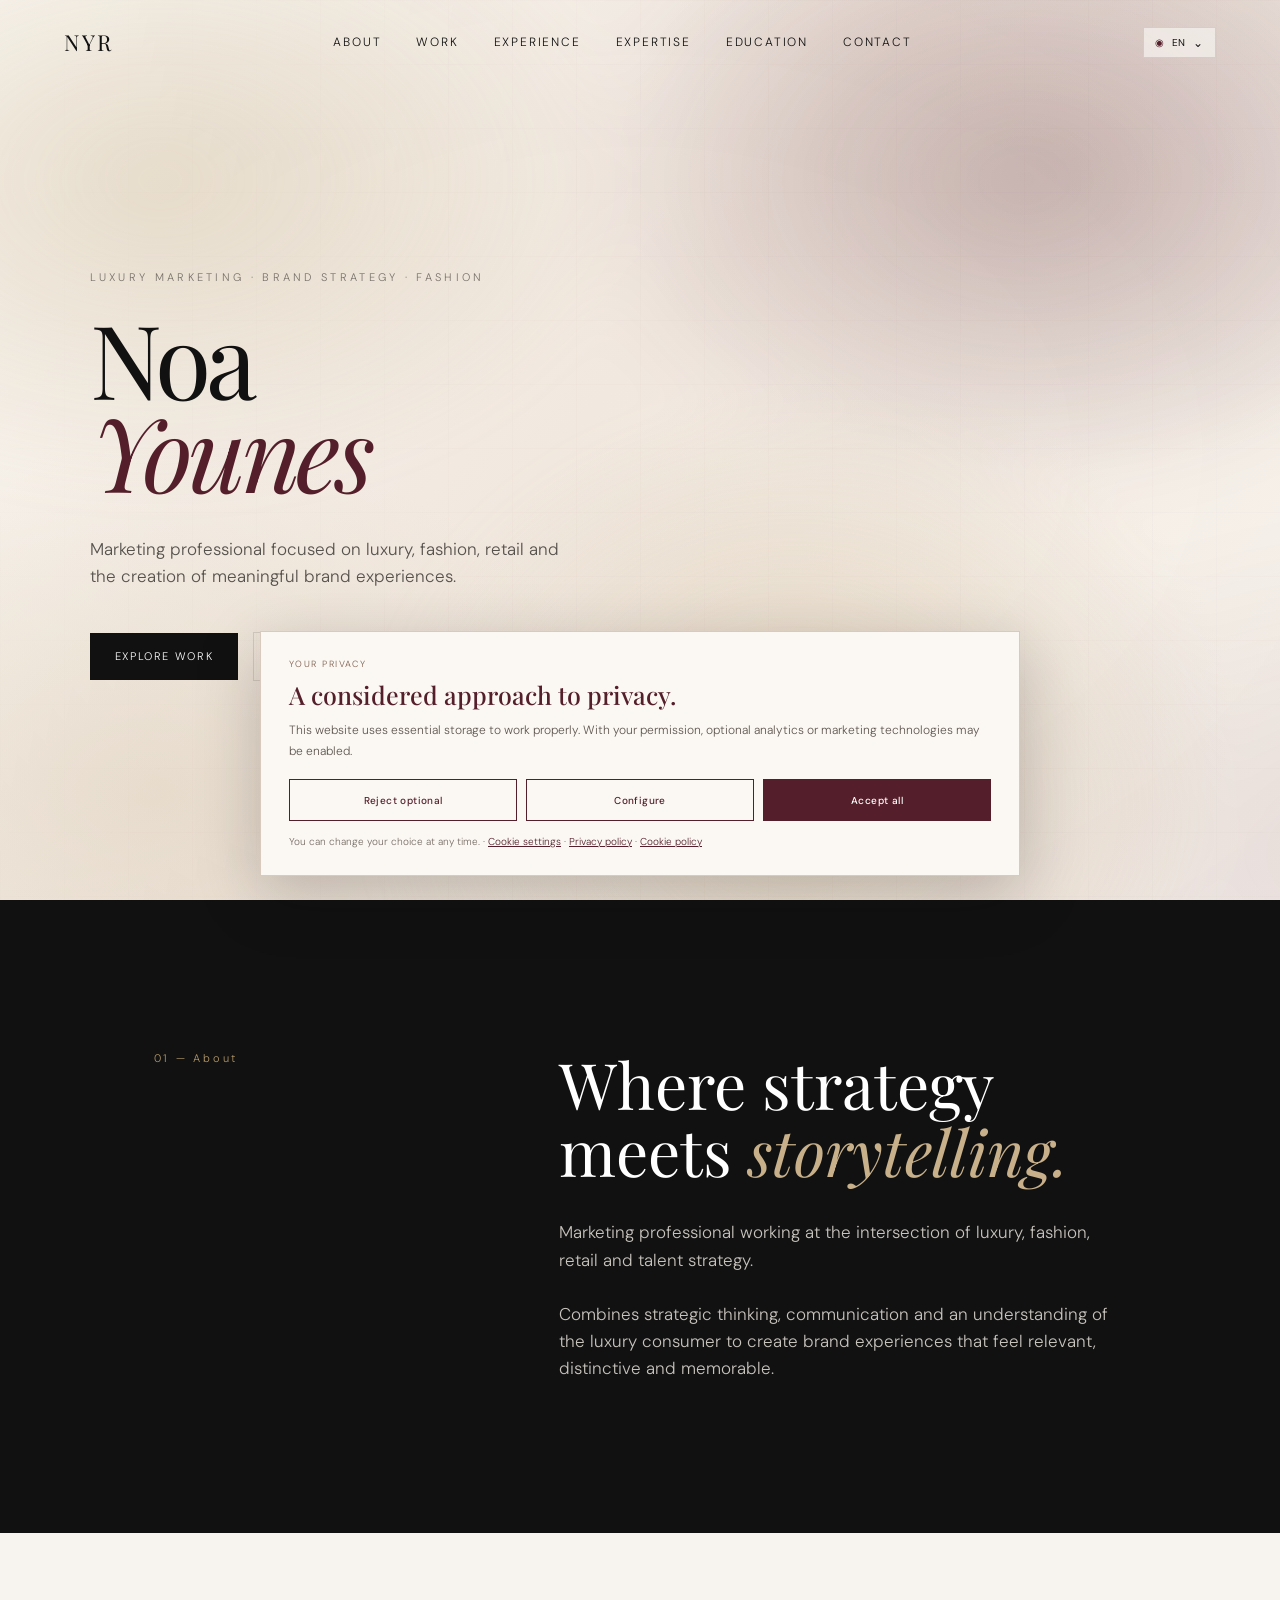
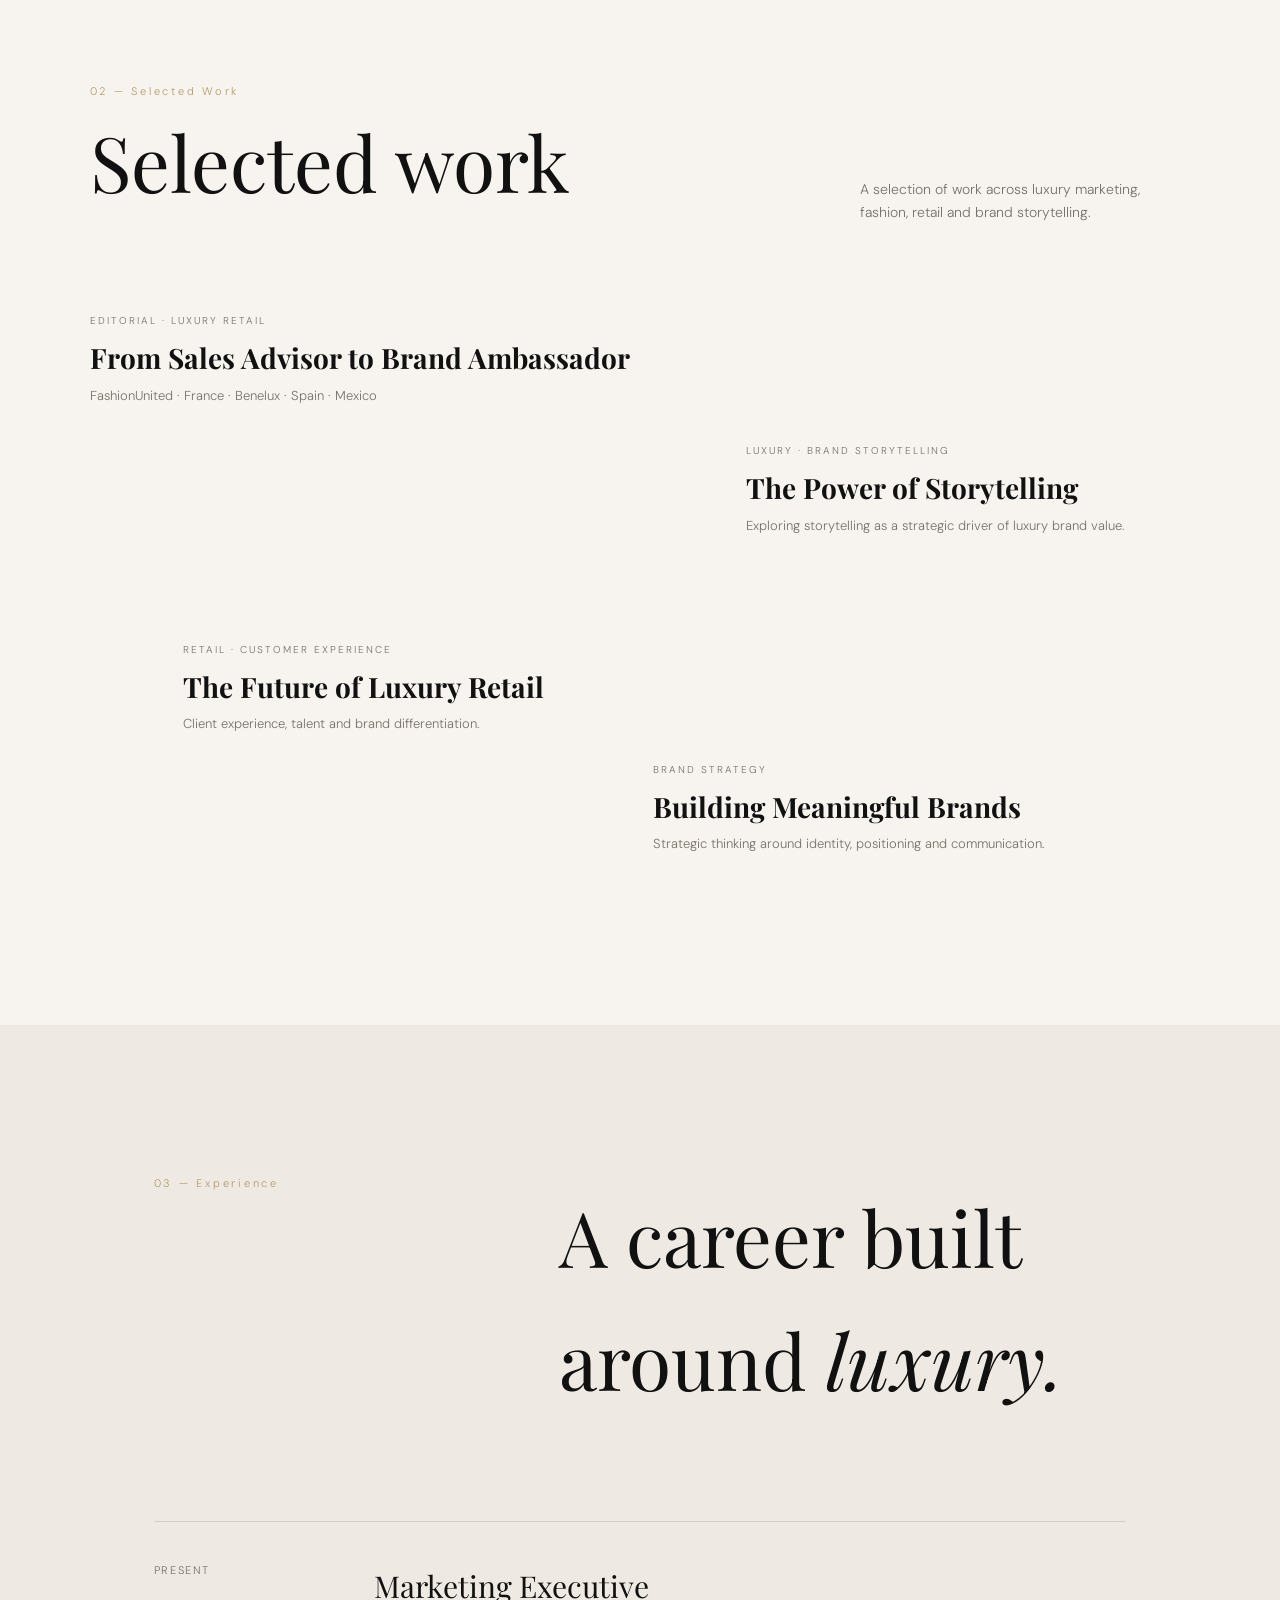
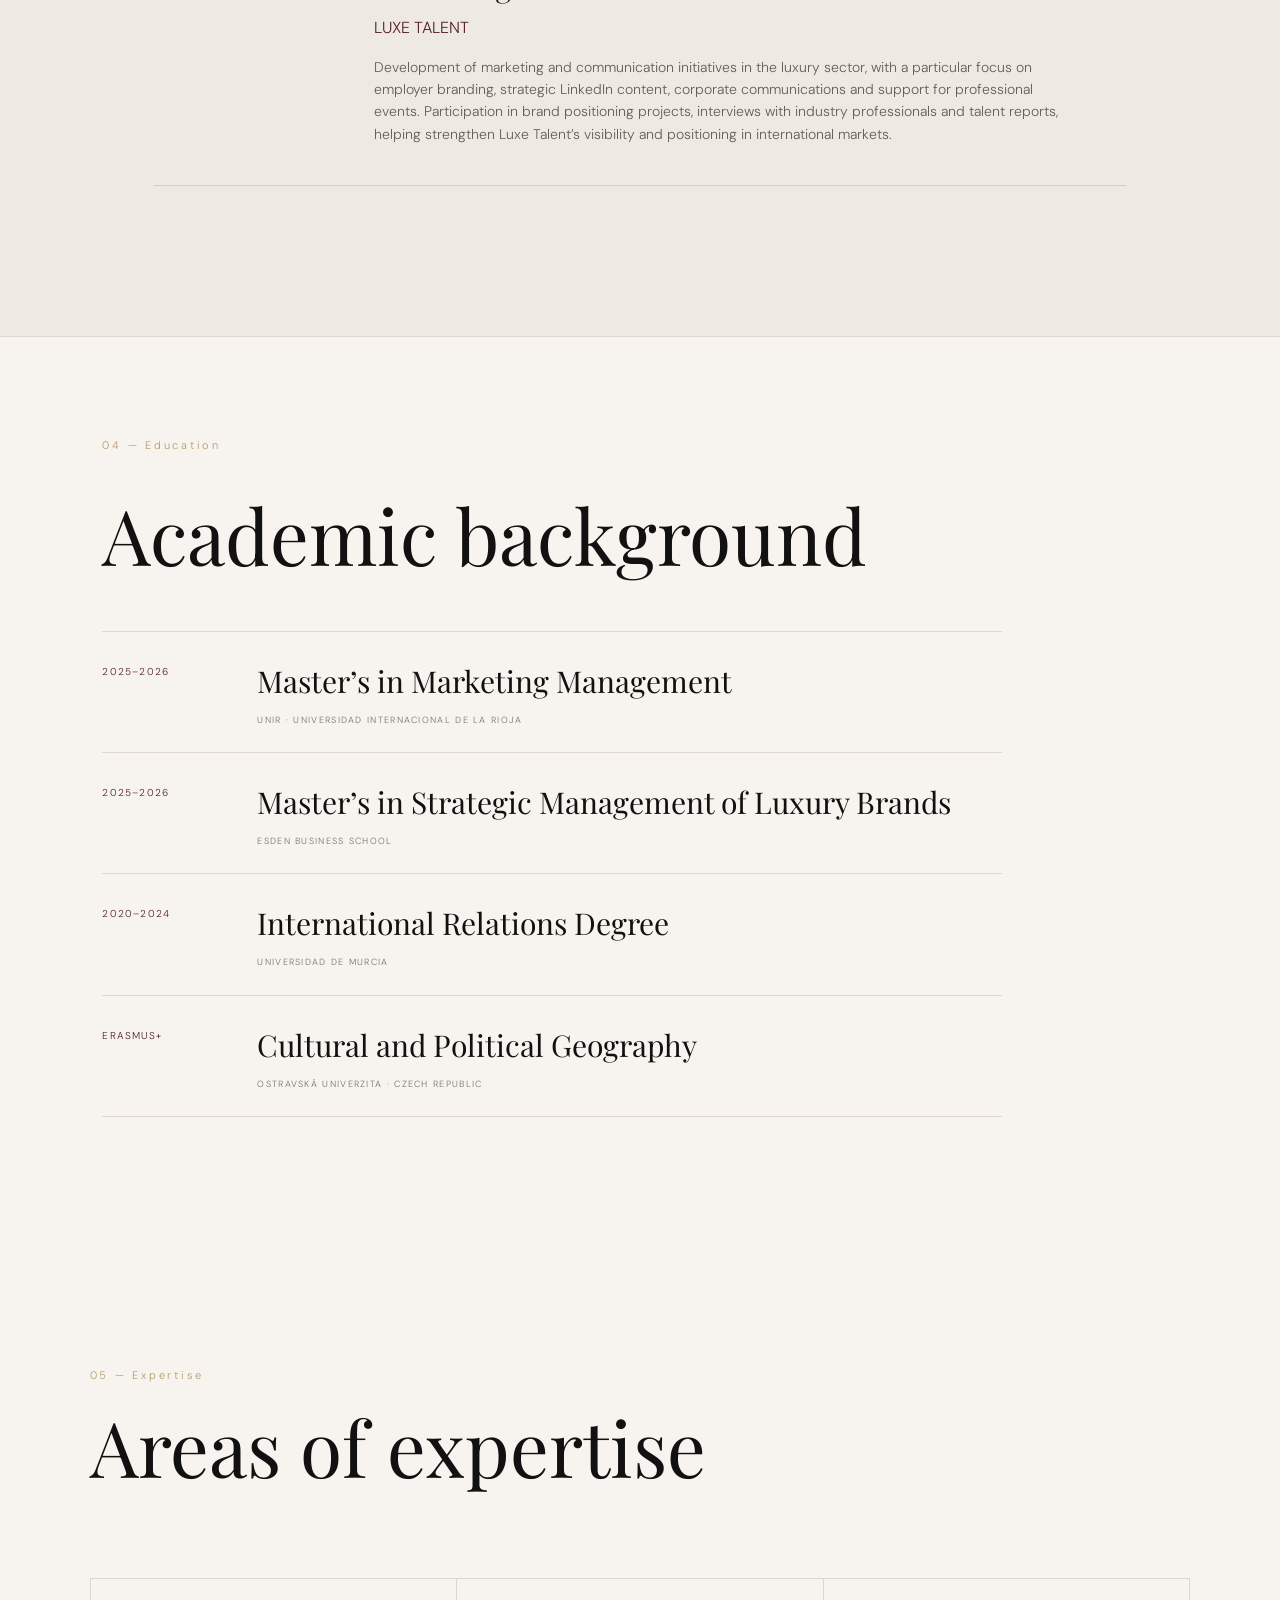
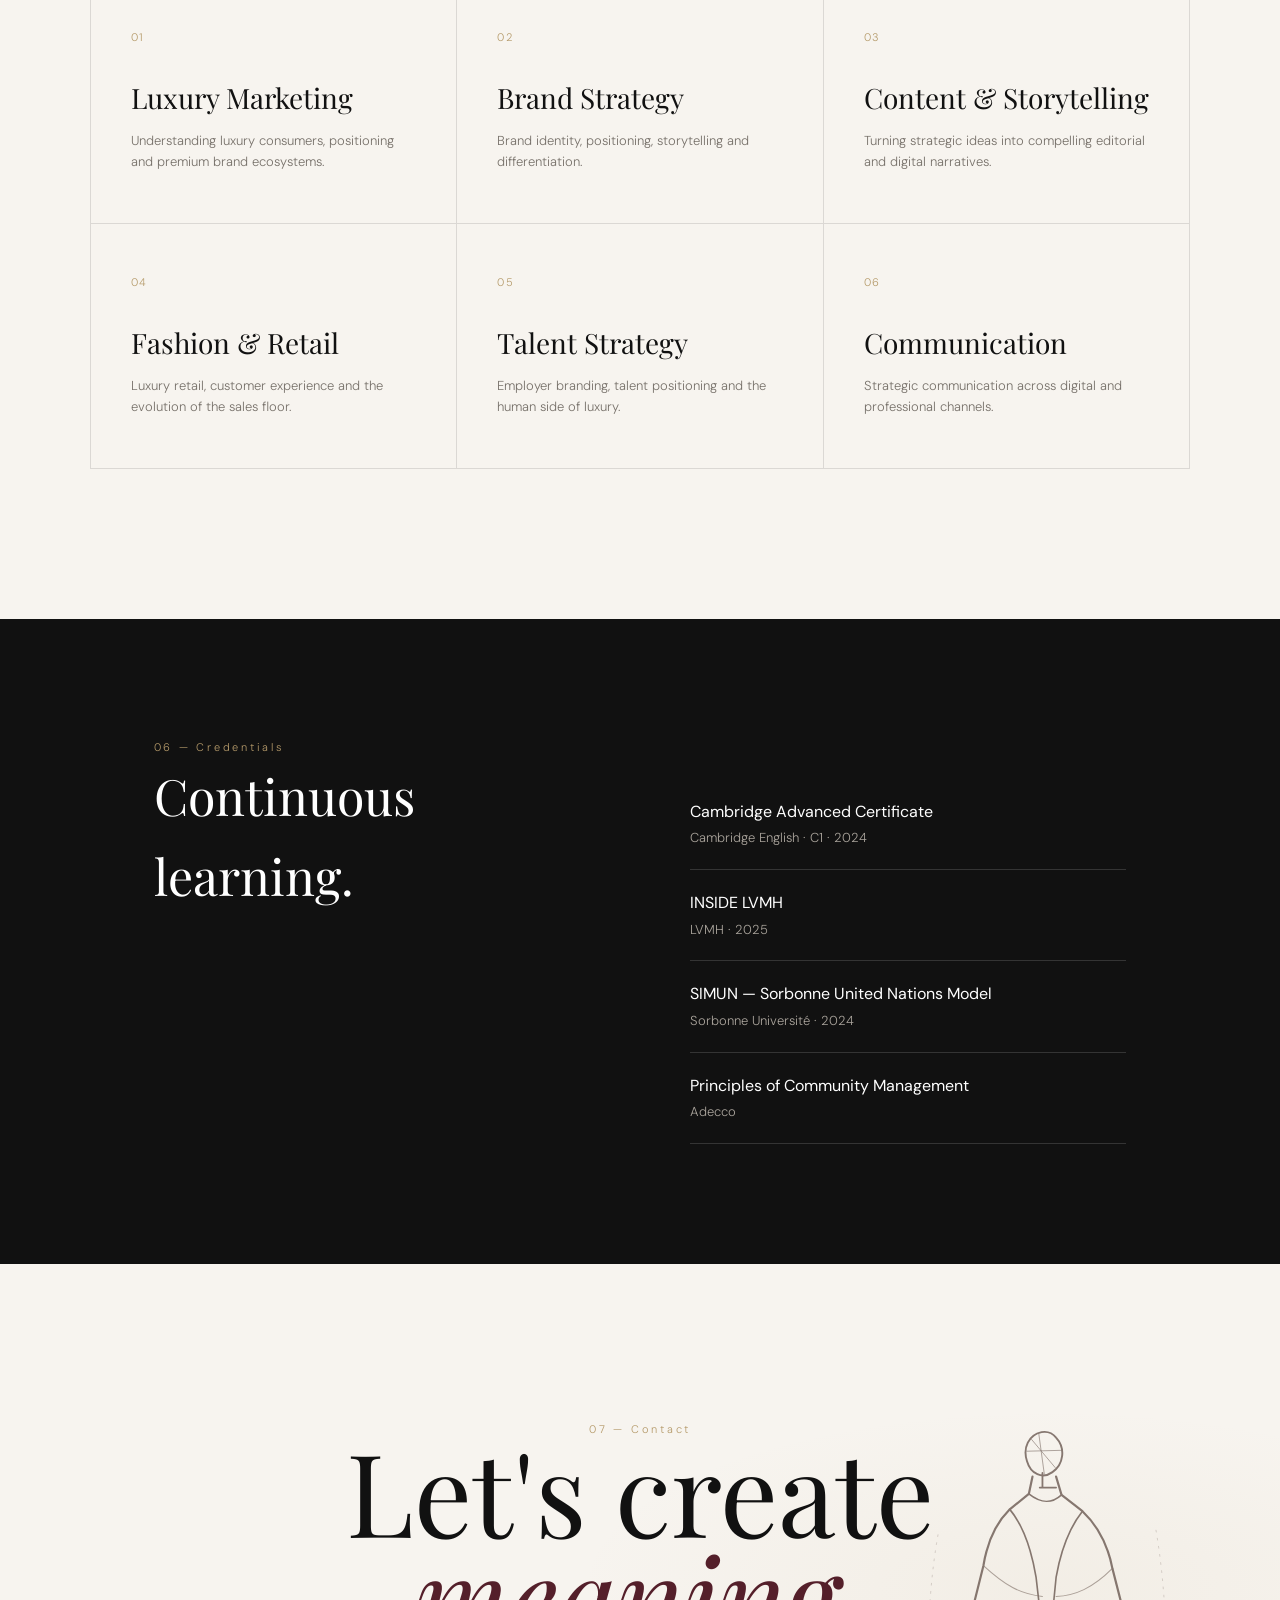
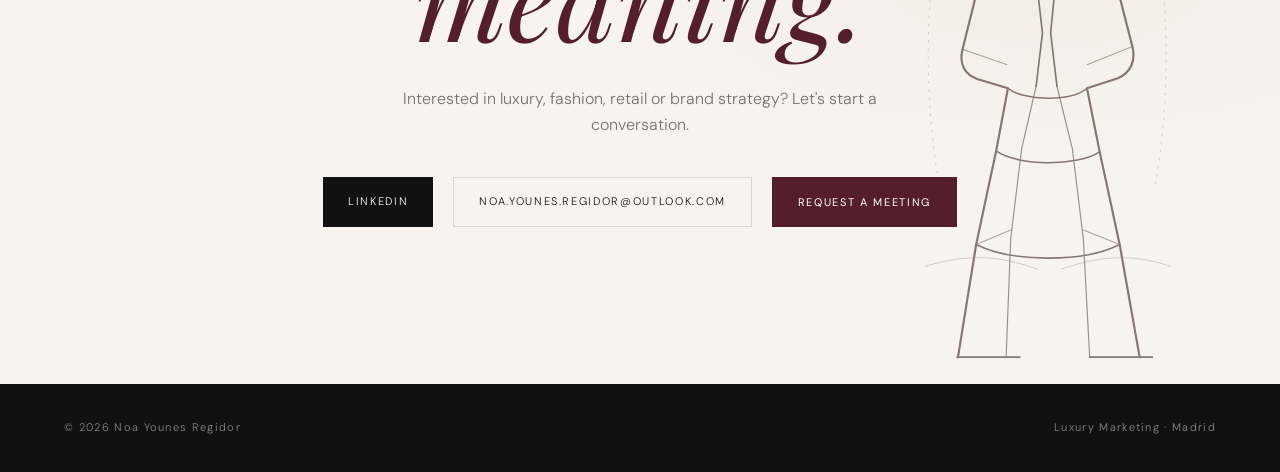
==== index.html @ 7b51ebe4 "Fix mobile portfolio article links" ====
<!DOCTYPE html>

<html lang="en">
<head>
<meta charset="utf-8"/>
<meta content="width=device-width, initial-scale=1.0" name="viewport"/>
<title>Noa Younes Regidor — Luxury Marketing</title>
<meta content="Noa Younes Regidor — Luxury Marketing, Brand Strategy, Fashion &amp; Retail." name="description"/>
<meta content="Noa Younes Regidor" name="author"/>
<link href="https://fonts.googleapis.com" rel="preconnect"/>
<link crossorigin="" href="https://fonts.gstatic.com" rel="preconnect"/>
<link href="https://fonts.googleapis.com/css2?family=DM+Sans:wght@300;400;500;600&amp;family=Playfair+Display:ital,wght@0,400;0,500;0,600;1,400;1,500&amp;display=swap" rel="stylesheet"/>
<link href="style.css?v=4" rel="stylesheet"/>
<meta content="#541f2a" name="theme-color"/>
<meta content="Noa Younes Regidor — Luxury Marketing" property="og:title"/>
<meta content="Luxury marketing, brand strategy, fashion and retail portfolio." property="og:description"/>
<meta content="website" property="og:type"/>
</head>
<body>
<!-- NAVIGATION -->
<nav id="navbar">
<a class="logo" href="#">
        NYR
    </a>
<div class="nav-links">
<a data-i18n="nav_about" href="#about">About</a>
<a data-i18n="nav_work" href="#work">Work</a>
<a data-i18n="nav_experience" href="#experience">Experience</a>
<a data-i18n="nav_expertise" href="#expertise">Expertise</a>
<a data-i18n="education" href="#education">Education</a><a data-i18n="nav_contact" href="#contact">Contact</a>
</div>
<div class="language-switcher">
<button aria-label="Change language" class="language-button" id="languageButton">
<span class="language-icon">◉</span>
<span id="currentLanguage">EN</span>
<span class="language-chevron">⌄</span>
</button>
<div class="language-menu" id="languageMenu">
<button data-lang="en">English</button>
<button data-lang="es">Español</button>
<button data-lang="it">Italiano</button>
<button data-lang="fr">Français</button>
<button data-lang="de">Deutsch</button>
<button data-lang="nl">Nederlands</button>
</div>
</div>
</nav>
<!-- HERO -->
<section class="hero">
<div class="hero-copy reveal">
<div class="eyebrow" data-i18n="hero_eyebrow">
            Luxury Marketing · Brand Strategy · Fashion
        </div>
<h1>
            Noa<br/>
<em>Younes</em>
</h1>
<p class="hero-description" data-i18n="hero_desc">
            Marketing professional focused on luxury, fashion, retail
            and the creation of meaningful brand experiences.
        </p>
<div class="hero-buttons">
<a class="button button-dark" data-i18n="hero_explore" href="#work">
                Explore work
            </a>
<a class="button button-outline" data-i18n="hero_contact" href="#contact">
                Get in touch
            </a>
</div>
</div>

</section>
<!-- ABOUT -->
<section class="intro" id="about">
<div class="intro-grid">
<div>
<div class="section-number" data-i18n="about_num">
                01 — About
            </div>
</div>
<div class="reveal">
<h2 data-i18n="about_title">
                Where strategy meets
                <em>storytelling.</em>
</h2>
<p class="intro-text" data-i18n="about_text">
                Noa Younes Regidor is a marketing professional working
                at the intersection of luxury, fashion, retail and
                talent strategy.
                <br/><br/>
                Her work combines strategic thinking, communication
                and an understanding of the luxury consumer to create
                brand experiences that feel relevant, distinctive
                and memorable.
            </p>
</div>
</div>
</section>
<!-- PORTFOLIO -->
<section class="portfolio" id="work">
<div class="section-header reveal">
<div>
<div class="section-number">
                02 — Selected Work
            </div>
<h2 class="section-title">
                Selected work
            </h2>
</div>
<p class="section-subtitle">
            A selection of work across luxury marketing,
            fashion, retail and brand storytelling.
        </p>
</div>
<div class="projects">
<!-- PROJECT 01 -->
<article class="project reveal">

<div class="project-info">
<div class="project-category">
                    Editorial · Luxury Retail
                </div>
<h3 class="project-title">
                    <a class="project-title-link" href="https://au.fashionunited.com/news/retail/from-sales-advisor-to-ambassador-the-new-standard-of-excellence-for-fashion-advisors/2026040120057" rel="noopener noreferrer" aria-label="Read From Sales Advisor to Brand Ambassador on FashionUnited">From Sales Advisor to Brand Ambassador</a>
                </h3>
<p class="project-description">
                    FashionUnited · France · Benelux · Spain · Mexico
                </p>
</div>
</article>
<!-- PROJECT 02 -->
<article class="project reveal">

<div class="project-info">
<div class="project-category">
                    Luxury · Brand Storytelling
                </div>
<h3 class="project-title">
                    <a class="project-title-link" href="https://www.linkedin.com/posts/noa-younes-regidor-173b82273_luxurymarketing-storytelling-luxurybrandstrategy-activity-7384162385173073920-VYSG" rel="noopener noreferrer" aria-label="Read The Power of Storytelling on LinkedIn">The Power of Storytelling</a>
                </h3>
<p class="project-description">
                    Exploring storytelling as a strategic
                    driver of luxury brand value.
                </p>
</div>
</article>
<!-- PROJECT 03 -->
<article class="project reveal">

<div class="project-info">
<div class="project-category">
                    Retail · Customer Experience
                </div>
<h3 class="project-title">
                    The Future of Luxury Retail
                </h3>
<p class="project-description">
                    Client experience, talent and
                    brand differentiation.
                </p>
</div>
</article>
<!-- PROJECT 04 -->
<article class="project reveal">

<div class="project-info">
<div class="project-category">
                    Brand Strategy
                </div>
<h3 class="project-title">
                    Building Meaningful Brands
                </h3>
<p class="project-description">
                    Strategic thinking around identity,
                    positioning and communication.
                </p>
</div>
</article>
</div>
</section>
<!-- EXPERIENCE -->
<section class="experience" id="experience">
<div class="experience-header">
<div>
<div class="section-number">
                03 — Experience
            </div>
</div>
<div>
<h2>
                A career built around
                <em>luxury.</em>
</h2>
</div>
</div>
<div class="timeline">
<div class="timeline-item reveal">
<div class="timeline-date">
                Present
            </div>
<div>
<div class="timeline-role">
                    Marketing Executive
                </div>
<div class="timeline-company">
                    LUXE TALENT
                </div>
<p class="timeline-description">
                    Development of marketing and communication initiatives in the luxury sector, with a particular focus on employer branding, strategic LinkedIn content, corporate communications and support for professional events. Participation in brand positioning projects, interviews with industry professionals and talent reports, helping strengthen Luxe Talent’s visibility and positioning in international markets.
                </p>
</div>
</div>

</div>
</section>
<!-- EXPERTISE -->

<section class="education" id="education">
<div class="section-number" data-i18n="education_num">04 — Education</div>
<h2 class="section-title" data-i18n="education_title">Academic background</h2>
<div class="education-list">
<article class="education-item"><p class="education-date">2025–2026</p><div><h3 data-i18n="edu1">Master’s in Marketing Management</h3><p>UNIR · UNIVERSIDAD INTERNACIONAL DE LA RIOJA</p></div></article>
<article class="education-item"><p class="education-date">2025–2026</p><div><h3 data-i18n="edu2">Master’s in Strategic Management of Luxury Brands</h3><p>ESDEN BUSINESS SCHOOL</p></div></article>
<article class="education-item"><p class="education-date">2020–2024</p><div><h3 data-i18n="edu3">Degree in International Relations</h3><p>UNIVERSIDAD DE MURCIA</p></div></article>
<article class="education-item"><p class="education-date">ERASMUS+</p><div><h3 data-i18n="edu4">Cultural and Political Geography</h3><p data-label="erasmus-institution">OSTRAVSKÁ UNIVERZITA · CZECH REPUBLIC</p></div></article>
</div>
</section>
<section class="expertise" id="expertise">
<div class="section-number" data-i18n="expertise_num">
        05 — Expertise
    </div>
<h2 class="section-title">
        Areas of expertise
    </h2>
<div class="expertise-grid">
<div class="expertise-item reveal">
<div class="expertise-number">01</div>
<h3>
                Luxury Marketing
            </h3>
<p>
                Understanding luxury consumers,
                positioning and premium brand ecosystems.
            </p>
</div>
<div class="expertise-item reveal">
<div class="expertise-number">02</div>
<h3>
                Brand Strategy
            </h3>
<p>
                Brand identity, positioning,
                storytelling and differentiation.
            </p>
</div>
<div class="expertise-item reveal">
<div class="expertise-number">03</div>
<h3>
                Content &amp; Storytelling
            </h3>
<p>
                Turning strategic ideas into compelling
                editorial and digital narratives.
            </p>
</div>
<div class="expertise-item reveal">
<div class="expertise-number">04</div>
<h3>
                Fashion &amp; Retail
            </h3>
<p>
                Luxury retail, customer experience
                and the evolution of the sales floor.
            </p>
</div>
<div class="expertise-item reveal">
<div class="expertise-number">05</div>
<h3>
                Talent Strategy
            </h3>
<p>
                Employer branding, talent positioning
                and the human side of luxury.
            </p>
</div>
<div class="expertise-item reveal">
<div class="expertise-number">06</div>
<h3>
                Communication
            </h3>
<p>
                Strategic communication across
                digital and professional channels.
            </p>
</div>
</div>
</section>
<!-- CREDENTIALS -->
<section class="credentials" id="credentials">
<div class="credentials-grid">
<div>
<div class="section-number" data-i18n="credentials_num">
                06 — Credentials
            </div>
<h2>
                Continuous
                <br/>
                learning.
            </h2>
</div>
<div class="credential-list">
<div class="credential">
<strong>
                    Cambridge Advanced Certificate
                </strong>
<span>
                    Cambridge English · C1 · 2024
                </span>
</div>
<div class="credential">
<strong>
                    INSIDE LVMH
                </strong>
<span>
                    LVMH · 2025
                </span>
</div>
<div class="credential">
<strong>
                    SIMUN — Sorbonne United Nations Model
                </strong>
<span>
                    Sorbonne Université · 2024
                </span>
</div>
<div class="credential">
<strong>
                    Principles of Community Management
                </strong>
<span>
                    Adecco
                </span>
</div>
</div>
</div>
</section>
<!-- CONTACT -->
<section class="contact" id="contact">
<div class="contact-inner reveal">
<div class="section-number">
            07 — Contact
        </div>
<h2>
            Let's create
            <em>meaning.</em>
</h2>
<p>
            Interested in luxury, fashion, retail or brand strategy?
            Let's start a conversation.
        </p>
<div class="contact-links">
<a class="button button-dark" href="https://www.linkedin.com/in/noa-younes-regidor-173b82273/" target="_blank">
                LinkedIn
            </a>
<!-- Replace with Noa's real email -->
<a class="button button-outline" href="mailto:noa.younes.regidor@outlook.com">
                Email
            </a>
<button class="button button-meeting" type="button" data-meeting-button>
                Request a meeting
            </button>
</div>
</div>
<div class="contact-fashion-sketch" aria-hidden="true">
<svg viewBox="0 0 420 650" role="img" xmlns="http://www.w3.org/2000/svg">
  <g fill="none" stroke="#4d3931" stroke-linecap="round" stroke-linejoin="round">
    <path d="M204 42 C190 45 183 59 188 74 C192 88 205 94 216 86 C228 78 231 60 220 48 C216 43 210 41 204 42Z" stroke-width="2.1"/>
    <path d="M201 44 L207 88 M188 63 L226 62 M193 50 L219 81" stroke-width="1.1" opacity=".65"/>
    <path d="M194 91 L190 110 L169 127 C153 143 144 164 140 189 L117 281 C113 297 119 309 134 314 L167 324 L154 393 L132 496 L112 620 M220 91 L226 111 L249 129 C266 145 277 166 282 192 L304 278 C308 294 302 307 288 313 L254 324 L268 394 L290 496 L312 620" stroke-width="2.4"/>
    <path d="M190 110 C204 121 215 121 226 111 M169 127 C184 145 193 172 198 202 L205 263 L198 322 M249 129 C234 148 225 173 220 202 L214 263 L221 322" stroke-width="1.8"/>
    <path d="M167 324 C184 338 237 339 254 324 M154 393 C178 410 244 410 268 394 M132 496 C172 516 251 516 290 496" stroke-width="1.7"/>
    <path d="M198 322 L182 391 L170 490 L165 620 M221 322 L238 391 L250 490 L257 620" stroke-width="1.3" opacity=".8"/>
    <path d="M140 189 C164 211 180 220 205 223 M282 192 C260 214 241 222 220 223 M117 281 L166 298 M304 278 L254 298 M132 496 L170 480 M290 496 L250 480" stroke-width="1.2" opacity=".65"/>
    <path d="M111 620 L180 620 M257 620 L326 620 M205 87 L205 103 M202 103 L220 103" stroke-width="2"/>
    <path d="M90 155 C75 240 76 342 91 429 M330 150 C346 245 344 351 329 430" stroke-width=".8" opacity=".4" stroke-dasharray="2 7"/>
    <path d="M76 520 C125 505 160 509 199 523 M226 523 C267 509 302 505 346 520" stroke-width=".8" opacity=".45"/>
  </g>
</svg>
</div>
</section>
<div class="meeting-modal" id="meetingModal" aria-hidden="true">
  <div class="meeting-backdrop" data-close-meeting></div>
  <section class="meeting-dialog" role="dialog" aria-modal="true" aria-labelledby="meetingTitle">
    <button class="meeting-close" type="button" aria-label="Close" data-close-meeting>×</button>
    <p class="meeting-kicker" data-meeting-copy="kicker">PRIVATE APPOINTMENT</p>
    <h2 id="meetingTitle" data-meeting-copy="title">Request a meeting</h2>
    <p class="meeting-intro" data-meeting-copy="intro">Choose a preferred day and time. Your request will be sent to Noa for approval.</p>
    <div class="meeting-field">
      <label for="meetingDays" data-meeting-copy="dayLabel">Choose a day</label>
      <div class="meeting-days" id="meetingDays"></div>
    </div>
    <div class="meeting-field">
      <label for="meetingTimes" data-meeting-copy="timeLabel">Available time options</label>
      <div class="meeting-times" id="meetingTimes"></div>
    </div>
    <form id="meetingRequestForm">
      <div class="meeting-form-grid">
        <label><span data-meeting-copy="nameLabel">Your name</span><input name="visitorName" required autocomplete="name" /></label>
        <label><span data-meeting-copy="emailLabel">Your email</span><input name="visitorEmail" type="email" required autocomplete="email" /></label>
      </div>
      <label class="meeting-message-label"><span data-meeting-copy="messageLabel">What would you like to discuss? (optional)</span><textarea name="visitorMessage" rows="2"></textarea></label>
      <button class="button button-meeting meeting-submit" type="submit" data-meeting-copy="submit">Send meeting request</button>
      <p class="meeting-note" data-meeting-copy="note">This is a request, not a confirmed booking. Noa will review it and reply by email.</p>
      <p class="meeting-feedback" id="meetingFeedback" role="status"></p>
    </form>
  </section>
</div>

<!-- Cookie consent: optional cookies stay disabled unless the visitor opts in. -->
<section class="cookie-banner" id="cookieBanner" role="dialog" aria-modal="false" aria-labelledby="cookieTitle" aria-describedby="cookieDescription" hidden>
  <p class="cookie-eyebrow" data-cookie="eyebrow">YOUR PRIVACY</p>
  <h2 id="cookieTitle" data-cookie="title">A considered approach to privacy.</h2>
  <p class="cookie-copy" id="cookieDescription" data-cookie="description">This website uses essential storage to work properly. With your permission, optional analytics or marketing technologies may be enabled.</p>
  <div class="cookie-actions">
    <button type="button" class="cookie-reject" id="cookieReject" data-cookie="reject">Reject optional</button>
    <button type="button" class="cookie-configure" id="cookieConfigure" aria-expanded="false" aria-controls="cookieSettings" data-cookie="configure">Configure</button>
    <button type="button" class="cookie-accept" id="cookieAccept" data-cookie="accept">Accept all</button>
  </div>
  <div class="cookie-settings" id="cookieSettings" hidden>
    <h2 data-cookie="settingsTitle">Cookie preferences</h2>
    <div class="cookie-setting-row">
      <div><strong data-cookie="essential">Essential storage</strong><small data-cookie="essentialDesc">Required for basic site functionality and remembering your choice.</small></div>
      <input type="checkbox" checked disabled aria-label="Essential storage always active">
    </div>
    <div class="cookie-setting-row">
      <div><strong data-cookie="analytics">Analytics</strong><small data-cookie="analyticsDesc">Helps understand how visitors use the website. Not enabled unless you consent.</small></div>
      <input type="checkbox" id="cookieAnalytics">
    </div>
    <div class="cookie-setting-row">
      <div><strong data-cookie="marketing">Marketing</strong><small data-cookie="marketingDesc">Allows marketing or advertising technologies. Not enabled unless you consent.</small></div>
      <input type="checkbox" id="cookieMarketing">
    </div>
    <div class="cookie-actions">
      <button type="button" class="cookie-reject" id="cookieSave" data-cookie="save">Save preferences</button>
    </div>
  </div>
  <p class="cookie-footer-links"><span data-cookie="footer">You can change your choice at any time.</span> · <button type="button" id="cookieFooterManage" data-cookie="manage">Cookie settings</button> · <a href="privacy-policy.html">Privacy policy</a> · <a href="cookies-policy.html">Cookie policy</a></p>
</section>
<button type="button" class="cookie-manage-link" id="cookieManageLink" data-cookie="manage" hidden>Cookie settings</button>

<!-- FOOTER -->
<footer>
<span>
        © 2026 Noa Younes Regidor
    </span>
<span>
        Luxury Marketing · Madrid · <a href="privacy-policy.html">Privacy</a> · <a href="cookies-policy.html">Cookies</a>
    </span>
</footer>
<script defer="" src="cookie-consent.js?v=1"></script>
<script defer="" src="script.js?v=101"></script>
</body>
</html>
---- style.css ----
:root {
            --black: #111111;
            --soft-black: #1b1b1b;
            --cream: #f7f4ef;
            --white: #ffffff;
            --gold: #b59a6a;
            --burgundy: #541f2a;
            --grey: #77716a;
            --border: rgba(17,17,17,.12);
        }

        * {
            margin: 0;
            padding: 0;
            box-sizing: border-box;
        }

        html {
            scroll-behavior: smooth;
        }

        body {
            background: var(--cream);
            color: var(--black);
            font-family: "DM Sans", sans-serif;
            font-weight: 300;
            line-height: 1.6;
            overflow-x: hidden;
        }

        a {
            color: inherit;
            text-decoration: none;
        }

        img {
            width: 100%;
            display: block;
        }

        /* ---------------- NAVIGATION ---------------- */

        nav {
            position: fixed;
            top: 0;
            left: 0;
            width: 100%;
            z-index: 1000;

            display: flex;
            justify-content: space-between;
            align-items: center;

            padding: 25px 5vw;

            transition: .4s ease;
        }

        nav.scrolled {
            background: rgba(247,244,239,.92);
            backdrop-filter: blur(15px);
            padding: 17px 5vw;
            border-bottom: 1px solid var(--border);
        }

        .logo {
            font-family: "Playfair Display", serif;
            font-size: 22px;
            letter-spacing: .08em;
        }

        .nav-links {
            display: flex;
            gap: 35px;
            font-size: 12px;
            letter-spacing: .15em;
            text-transform: uppercase;
        }

        .nav-links a {
            position: relative;
        }

        .nav-links a::after {
            content: "";
            position: absolute;
            left: 0;
            bottom: -6px;
            width: 0;
            height: 1px;
            background: var(--black);
            transition: .3s;
        }

        .nav-links a:hover::after {
            width: 100%;
        }

        /* ---------------- HERO ---------------- */

        .hero {
            min-height: 100vh;

            display: grid;
            grid-template-columns: 1.05fr .95fr;

            align-items: center;

            padding: 120px 7vw 70px;

            position: relative;
        }

        .hero-copy {
            max-width: 750px;
        }

        .eyebrow {
            font-size: 11px;
            letter-spacing: .3em;
            text-transform: uppercase;
            color: var(--grey);
            margin-bottom: 25px;
        }

        h1 {
            font-family: "Playfair Display", serif;
            font-weight: 400;
            font-size: clamp(64px, 8vw, 125px);
            line-height: .91;
            letter-spacing: -.045em;
        }

        h1 em {
            color: var(--burgundy);
            font-weight: 400;
        }

        .hero-description {
            max-width: 480px;
            margin-top: 38px;
            font-size: 17px;
            color: #55514c;
        }

        .hero-buttons {
            margin-top: 42px;

            display: flex;
            gap: 15px;
            align-items: center;
        }

        .button {
            display: inline-flex;
            align-items: center;
            justify-content: center;

            padding: 15px 25px;

            font-size: 11px;
            letter-spacing: .15em;
            text-transform: uppercase;

            transition: .3s;
        }

        .button-dark {
            background: var(--black);
            color: white;
        }

        .button-dark:hover {
            background: var(--burgundy);
        }

        .button-outline {
            border: 1px solid var(--border);
        }

        .button-outline:hover {
            border-color: var(--black);
        }

        /* Hero visual */

        .hero-image {
            height: 75vh;
            min-height: 550px;
            overflow: hidden;
            position: relative;
        }

        .hero-image img {
            height: 100%;
            object-fit: cover;
            filter: grayscale(15%);
        }

        .hero-image::after {
            content: "";
            position: absolute;
            inset: 0;
            background: linear-gradient(
                135deg,
                rgba(0,0,0,.05),
                rgba(84,31,42,.18)
            );
        }

        .vertical-text {
            position: absolute;
            right: 20px;
            bottom: 40px;

            writing-mode: vertical-rl;

            font-size: 10px;
            letter-spacing: .25em;
            text-transform: uppercase;

            z-index: 3;
            color: white;
        }

        /* ---------------- INTRO ---------------- */

        .intro {
            background: var(--black);
            color: white;

            padding: 150px 12vw;
        }

        .intro-grid {
            display: grid;
            grid-template-columns: .7fr 1.3fr;
            gap: 100px;
        }

        .section-number {
            font-size: 11px;
            letter-spacing: .25em;
            color: var(--gold);
        }

        .intro h2 {
            font-family: "Playfair Display", serif;
            font-size: clamp(42px, 5vw, 72px);
            font-weight: 400;
            line-height: 1.05;
        }

        .intro h2 em {
            color: #c7b08a;
        }

        .intro-text {
            margin-top: 35px;
            max-width: 650px;
            color: #c7c3bd;
            font-size: 17px;
        }

        /* ---------------- PORTFOLIO ---------------- */

        .portfolio {
            padding: 150px 7vw;
        }

        .section-header {
            display: flex;
            justify-content: space-between;
            align-items: end;

            margin-bottom: 70px;
        }

        .section-title {
            font-family: "Playfair Display", serif;
            font-size: clamp(48px, 6vw, 80px);
            font-weight: 400;
        }

        .section-subtitle {
            max-width: 330px;
            color: var(--grey);
            font-size: 14px;
        }

        .projects {
            display: grid;
            grid-template-columns: repeat(12, 1fr);
            gap: 25px;
        }

        .project {
            position: relative;
            overflow: hidden;
            cursor: pointer;
        }

        .project:nth-child(1) {
            grid-column: span 7;
        }

        .project:nth-child(2) {
            grid-column: span 5;
            margin-top: 130px;
        }

        .project:nth-child(3) {
            grid-column: 2 / span 5;
            margin-top: 40px;
        }

        .project:nth-child(4) {
            grid-column: span 5;
            margin-top: 160px;
        }

        .project-image {
            height: 560px;
            overflow: hidden;
            background: #ddd;
        }

        .project:nth-child(2) .project-image,
        .project:nth-child(3) .project-image {
            height: 460px;
        }

        .project-image img {
            height: 100%;
            object-fit: cover;
            transition: transform .8s cubic-bezier(.2,.7,.2,1);
        }

        .project:hover img {
            transform: scale(1.06);
        }

        .project-info {
            padding: 20px 0;
        }

        .project-category {
            font-size: 10px;
            letter-spacing: .2em;
            text-transform: uppercase;
            color: var(--grey);
        }

        .project-title {
            font-family: "Playfair Display", serif;
            font-size: 28px;
            margin-top: 7px;
        }

        .project-title-link {
            position: relative;
            z-index: 5;
            display: inline;
            pointer-events: auto;
            cursor: pointer;
            color: inherit;
            text-decoration: none;
            text-decoration-thickness: 1px;
            text-underline-offset: 5px;
            transition: color .25s ease, text-decoration-color .25s ease;
        }

        .project-title-link:hover,
        .project-title-link:focus-visible {
            color: var(--burgundy, #541f2a);
            text-decoration: underline;
        }

        .project-title-link:focus-visible {
            outline: 2px solid var(--burgundy, #541f2a);
            outline-offset: 5px;
        }

        .project-description {
            font-size: 13px;
            color: var(--grey);
            margin-top: 5px;
        }

        /* ---------------- EXPERIENCE ---------------- */

        .experience {
            background: #eeeae3;
            padding: 150px 12vw;
        }

        .experience-header {
            display: grid;
            grid-template-columns: .7fr 1.3fr;
            gap: 100px;
            margin-bottom: 100px;
        }

        .experience h2 {
            font-family: "Playfair Display", serif;
            font-size: clamp(48px, 6vw, 78px);
            font-weight: 400;
        }

        .timeline {
            border-top: 1px solid var(--border);
        }

        .timeline-item {
            display: grid;
            grid-template-columns: 160px 1fr;
            gap: 60px;

            padding: 40px 0;

            border-bottom: 1px solid var(--border);
        }

        .timeline-date {
            font-size: 11px;
            letter-spacing: .15em;
            text-transform: uppercase;
            color: var(--grey);
        }

        .timeline-role {
            font-family: "Playfair Display", serif;
            font-size: 30px;
        }

        .timeline-company {
            color: var(--burgundy);
            margin-top: 5px;
        }

        .timeline-description {
            margin-top: 15px;
            max-width: 700px;
            color: #625e58;
            font-size: 14px;
        }

        /* ---------------- EXPERTISE ---------------- */

        .expertise {
            padding: 150px 7vw;
        }

        .expertise-grid {
            display: grid;
            grid-template-columns: repeat(3, 1fr);
            border-top: 1px solid var(--border);
            border-left: 1px solid var(--border);
            margin-top: 70px;
        }

        .expertise-item {
            padding: 50px 40px;
            border-right: 1px solid var(--border);
            border-bottom: 1px solid var(--border);
            min-height: 220px;
        }

        .expertise-number {
            color: var(--gold);
            font-size: 11px;
            letter-spacing: .15em;
        }

        .expertise-item h3 {
            font-family: "Playfair Display", serif;
            font-size: 28px;
            font-weight: 400;
            margin-top: 30px;
        }

        .expertise-item p {
            color: var(--grey);
            font-size: 13px;
            margin-top: 10px;
        }

        /* ---------------- CREDENTIALS ---------------- */

        .credentials {
            background: var(--black);
            color: white;
            padding: 120px 12vw;
        }

        .credentials-grid {
            display: grid;
            grid-template-columns: 1fr 1fr;
            gap: 100px;
        }

        .credentials h2 {
            font-family: "Playfair Display", serif;
            font-weight: 400;
            font-size: 50px;
        }

        .credential-list {
            margin-top: 40px;
        }

        .credential {
            padding: 20px 0;
            border-bottom: 1px solid rgba(255,255,255,.15);
        }

        .credential strong {
            display: block;
            font-weight: 400;
        }

        .credential span {
            display: block;
            margin-top: 4px;
            color: #aaa49c;
            font-size: 13px;
        }

        /* ---------------- CONTACT ---------------- */

        .contact {
            min-height: 80vh;
            display: flex;
            align-items: center;
            justify-content: center;
            text-align: center;

            padding: 100px 7vw;
        }

        .contact-inner {
            max-width: 900px;
        }

        .contact h2 {
            font-family: "Playfair Display", serif;
            font-size: clamp(60px, 9vw, 130px);
            line-height: .9;
            font-weight: 400;
        }

        .contact h2 em {
            color: var(--burgundy);
        }

        .contact p {
            margin: 40px auto;
            max-width: 520px;
            color: var(--grey);
        }

        .contact-links {
            display: flex;
            justify-content: center;
            gap: 20px;
            flex-wrap: wrap;
        }

        /* ---------------- FOOTER ---------------- */

        footer {
            background: var(--black);
            color: white;

            padding: 35px 5vw;

            display: flex;
            justify-content: space-between;
            align-items: center;

            font-size: 11px;
            letter-spacing: .12em;
        }

        footer span {
            color: #888;
        }

        /* ---------------- REVEAL ---------------- */

        .reveal {
            opacity: 0;
            transform: translateY(35px);
            transition: opacity .9s ease, transform .9s ease;
        }

        .reveal.visible {
            opacity: 1;
            transform: translateY(0);
        }

        /* ---------------- LANGUAGE SWITCHER ---------------- */

        .language-switcher {
            position: relative;
            margin-left: 10px;
        }

        .language-button {
            border: 1px solid var(--border);
            background: rgba(247,244,239,.7);
            color: var(--black);
            padding: 8px 11px;
            display: flex;
            align-items: center;
            gap: 7px;
            font-family: "DM Sans", sans-serif;
            font-size: 10px;
            letter-spacing: .08em;
            cursor: pointer;
            transition: .25s;
        }

        .language-button:hover,
        .language-switcher.open .language-button {
            border-color: var(--burgundy);
            color: var(--burgundy);
        }

        .language-icon {
            font-size: 10px;
            color: var(--burgundy);
        }

        .language-chevron {
            font-size: 12px;
            line-height: 1;
        }

        .language-menu {
            position: absolute;
            right: 0;
            top: calc(100% + 9px);
            min-width: 145px;
            background: var(--cream);
            border: 1px solid var(--border);
            box-shadow: 0 15px 40px rgba(0,0,0,.13);
            padding: 6px;
            opacity: 0;
            visibility: hidden;
            transform: translateY(-5px);
            transition: .2s ease;
            z-index: 1100;
        }

        .language-switcher.open .language-menu {
            opacity: 1;
            visibility: visible;
            transform: translateY(0);
        }

        .language-menu button {
            width: 100%;
            border: 0;
            background: transparent;
            color: var(--black);
            text-align: left;
            padding: 10px 11px;
            font-family: "DM Sans", sans-serif;
            font-size: 10px;
            letter-spacing: .08em;
            cursor: pointer;
        }

        .language-menu button:hover,
        .language-menu button.active {
            background: var(--burgundy);
            color: white;
        }

        @media(max-width: 900px) {
            .language-switcher {
                margin-left: auto;
                margin-right: 8px;
            }

            .language-menu {
                right: -5px;
            }
        }

        /* ---------------- MOBILE ---------------- */

        @media(max-width: 900px) {

            .nav-links {
                display: none;
            }

            .hero {
                grid-template-columns: 1fr;
                padding: 130px 7vw 60px;
            }

            .hero-image {
                margin-top: 60px;
                height: 65vh;
                min-height: 400px;
            }

            .intro-grid,
            .experience-header,
            .credentials-grid {
                grid-template-columns: 1fr;
                gap: 50px;
            }

            .intro,
            .experience,
            .credentials {
                padding: 100px 7vw;
            }

            .portfolio,
            .expertise {
                padding: 100px 7vw;
            }

            .section-header {
                display: block;
            }

            .section-subtitle {
                margin-top: 20px;
            }

            .projects {
                display: block;
            }

            .project,
            .project:nth-child(2),
            .project:nth-child(3),
            .project:nth-child(4) {
                margin: 0 0 60px;
            }

            .project-image,
            .project:nth-child(2) .project-image,
            .project:nth-child(3) .project-image {
                height: 430px;
            }

            .expertise-grid {
                grid-template-columns: 1fr;
            }

            .timeline-item {
                grid-template-columns: 1fr;
                gap: 15px;
            }

            footer {
                flex-direction: column;
                gap: 12px;
                text-align: center;
            }
        }
/* Education section added in the updated portfolio */
.education{padding:100px 8vw;border-top:1px solid var(--line,#ded8cf);background:#f7f4ef}.education .section-number{margin-bottom:18px}.education-list{max-width:900px;margin-top:35px;border-top:1px solid #ded8cf}.education-item{display:grid;grid-template-columns:130px 1fr;gap:25px;padding:25px 0;border-bottom:1px solid #ded8cf}.education-date{font-size:10px;letter-spacing:1.2px;color:#541f2a;margin:7px 0}.education-item h3{font-family:'Playfair Display',Georgia,serif;font-weight:400;font-size:clamp(21px,2.5vw,30px);margin:0 0 8px}.education-item p:not(.education-date){font-size:9px;letter-spacing:1.3px;color:#77716a;margin:0}@media(max-width:600px){.education{padding:75px 7vw}.education-item{grid-template-columns:1fr;gap:6px}.education-date{margin:0 0 3px}}


/* ---------------- EDITORIAL HERO ATMOSPHERE ---------------- */
.hero {
    isolation: isolate;
    overflow: hidden;
    background:
        radial-gradient(ellipse at 78% 22%, rgba(181,154,106,.15), transparent 33%),
        radial-gradient(ellipse at 82% 76%, rgba(84,31,42,.10), transparent 36%),
        linear-gradient(120deg, #f7f4ef 0%, #f4eee7 48%, #f8f5f0 100%);
}
.hero::before {
    content: "";
    position: absolute;
    z-index: -1;
    inset: -15%;
    pointer-events: none;
    background:
        radial-gradient(circle at 72% 35%, rgba(181,154,106,.23) 0, rgba(181,154,106,.08) 13%, transparent 28%),
        radial-gradient(circle at 84% 68%, rgba(84,31,42,.16) 0, rgba(84,31,42,.05) 18%, transparent 34%);
    filter: blur(16px);
    animation: luxuryGlow 16s ease-in-out infinite alternate;
}
.hero::after {
    content: "";
    position: absolute;
    z-index: -1;
    inset: 0;
    pointer-events: none;
    opacity: .2;
    background-image: linear-gradient(rgba(84,31,42,.045) 1px, transparent 1px), linear-gradient(90deg, rgba(84,31,42,.045) 1px, transparent 1px);
    background-size: 58px 58px;
    mask-image: linear-gradient(90deg, transparent 8%, black 55%, black 100%);
}
.hero-copy {
    position: relative;
    z-index: 1;
}
@keyframes luxuryGlow {
    0% { transform: translate3d(-1.5%, -1%, 0) scale(1); }
    100% { transform: translate3d(1.5%, 1.5%, 0) scale(1.07); }
}
.button-meeting {
    background: var(--burgundy);
    color: #fff;
    border: 1px solid var(--burgundy);
}
.button-meeting:hover {
    background: #3d151e;
    border-color: #3d151e;
    transform: translateY(-2px);
}
@media (prefers-reduced-motion: reduce) {
    .hero::before { animation: none; }
    .button-meeting { transition: none; }
}


/* ---------------- CREATIVE LUXURY MOTION ---------------- */
.hero {
    background:
        radial-gradient(ellipse at 12% 88%, rgba(181,154,106,.17), transparent 31%),
        radial-gradient(ellipse at 83% 18%, rgba(84,31,42,.12), transparent 30%),
        radial-gradient(ellipse at 65% 80%, rgba(201,177,143,.2), transparent 34%),
        linear-gradient(130deg, #fbf8f3 0%, #f1e8df 46%, #faf6f0 100%);
}
.hero::before {
    inset: -25%;
    background:
        radial-gradient(ellipse at 25% 30%, rgba(181,154,106,.26) 0, transparent 24%),
        radial-gradient(ellipse at 70% 30%, rgba(84,31,42,.18) 0, transparent 25%),
        radial-gradient(ellipse at 58% 75%, rgba(213,194,164,.34) 0, transparent 27%),
        radial-gradient(ellipse at 90% 80%, rgba(84,31,42,.11) 0, transparent 22%);
    filter: blur(24px);
    animation: luxuryGlow 20s cubic-bezier(.45,0,.55,1) infinite alternate;
}
.hero::after {
    opacity: .26;
    background-image:
        linear-gradient(rgba(84,31,42,.055) 1px, transparent 1px),
        linear-gradient(90deg, rgba(84,31,42,.055) 1px, transparent 1px),
        radial-gradient(ellipse at center, transparent 35%, rgba(84,31,42,.07) 100%);
    background-size: 64px 64px, 64px 64px, 100% 100%;
    mask-image: linear-gradient(100deg, transparent 0%, black 42%, black 100%);
}
.hero-copy h1 {
    transition: letter-spacing .55s cubic-bezier(.2,.7,.2,1), transform .55s cubic-bezier(.2,.7,.2,1);
    transform-origin: left center;
}
.hero-copy h1:hover {
    letter-spacing: -.025em;
    transform: translateY(-3px);
}
h1 em, h2 em {
    transition: color .45s ease, text-shadow .45s ease;
}
h1:hover em, h2:hover em {
    color: #8a3b49;
    text-shadow: 0 8px 28px rgba(84,31,42,.12);
}
.section-title, .intro h2, .experience h2, .contact h2, .credentials h2,
.education h2, .expertise h2, .project-title, .expertise-item h3, .education-item h3 {
    transition: color .35s ease, transform .4s cubic-bezier(.2,.7,.2,1);
    transform-origin: left center;
}
.section-title:hover, .intro h2:hover, .experience h2:hover, .contact h2:hover,
.credentials h2:hover, .education h2:hover, .expertise h2:hover,
.project-title:hover, .expertise-item h3:hover, .education-item h3:hover {
    color: var(--burgundy);
    transform: translateX(5px);
}
.intro h2:hover, .credentials h2:hover {
    color: #f7f4ef;
}
.intro h2:hover em {
    color: #d9bd8b;
}
.project-title:hover, .expertise-item h3:hover, .education-item h3:hover {
    text-shadow: 0 5px 22px rgba(84,31,42,.10);
}
.button, .nav-links a {
    transition: color .3s ease, background-color .3s ease, border-color .3s ease, transform .3s ease;
}
@media (prefers-reduced-motion: reduce) {
    .hero::before { animation: none; }
    .hero-copy h1, h1 em, h2 em, .section-title, .intro h2, .experience h2,
    .contact h2, .credentials h2, .education h2, .expertise h2,
    .project-title, .expertise-item h3, .education-item h3, .button, .nav-links a {
        transition: none;
    }
}


/* Contact finale: restrained atelier sketch */
.contact { position: relative; overflow: hidden; isolation: isolate; background: #f7f4ef; }
.contact-inner { position: relative; z-index: 2; max-width: 900px; }
.contact-fashion-sketch {
    position: absolute; z-index: 1; right: 3vw; bottom: 0; width: min(31vw, 390px);
    height: 82%; opacity: .66; pointer-events: none; color: #4d3931;
}
.contact-fashion-sketch svg { width: 100%; height: 100%; overflow: visible; }
.contact::before {
    content: ""; position: absolute; inset: 0; z-index: 0; pointer-events: none;
    background: radial-gradient(ellipse at 82% 45%, rgba(181,154,106,.07), transparent 32%);
}
.contact-links { position: relative; z-index: 3; }
.contact-links .button { cursor: pointer; font-family: inherit; }
.meeting-modal { position: fixed; inset: 0; z-index: 3000; display: none; align-items: center; justify-content: center; padding: 20px; }
.meeting-modal.open { display: flex; }
.meeting-backdrop { position: absolute; inset: 0; background: rgba(17,17,17,.58); backdrop-filter: blur(5px); }
.meeting-dialog {
    position: relative; z-index: 1; width: min(650px, 100%); max-height: min(90vh, 850px); overflow-y: auto;
    padding: clamp(24px, 4vw, 42px); background: #f7f4ef; color: #171514; border: 1px solid rgba(181,154,106,.65);
    box-shadow: 0 25px 80px rgba(0,0,0,.25);
}
.meeting-close { position: absolute; top: 12px; right: 16px; border: 0; background: transparent; font-size: 30px; color: #541f2a; cursor: pointer; }
.meeting-kicker { font-size: 10px; letter-spacing: .24em; color: #9a7b52; text-transform: uppercase; }
.meeting-dialog h2 { margin: 10px 32px 8px 0; font: 400 clamp(30px,5vw,44px)/1.1 "Playfair Display",serif; }
.meeting-intro { font-size: 13px; color: #77716a; margin-bottom: 24px; }
.meeting-field { margin: 18px 0; }
.meeting-field > label, .meeting-form-grid label, .meeting-message-label { display: block; font-size: 11px; letter-spacing: .06em; color: #4f4943; }
.meeting-days, .meeting-times { display: flex; gap: 8px; flex-wrap: wrap; margin-top: 10px; }
.meeting-choice { border: 1px solid #d8cec2; color: #4a3a33; background: transparent; padding: 10px 12px; min-width: 66px; cursor: pointer; font: 11px "DM Sans",sans-serif; transition: .2s ease; }
.meeting-choice:hover, .meeting-choice.selected { background: #541f2a; color: white; border-color: #541f2a; }
.meeting-choice:disabled { opacity: .35; cursor: not-allowed; }
.meeting-form-grid { display: grid; grid-template-columns: 1fr 1fr; gap: 14px; margin-top: 22px; }
.meeting-dialog input, .meeting-dialog textarea {
    display: block; width: 100%; margin-top: 7px; padding: 11px 12px; border: 1px solid #d8cec2;
    background: rgba(255,255,255,.5); color: #171514; border-radius: 0; font: 13px "DM Sans",sans-serif;
}
.meeting-dialog input:focus, .meeting-dialog textarea:focus { outline: 1px solid #541f2a; border-color: #541f2a; }
.meeting-message-label { margin-top: 14px; }
.meeting-submit { width: 100%; margin-top: 18px; cursor: pointer; }
.meeting-note, .meeting-feedback { margin-top: 10px; color: #77716a; font-size: 11px; }
.meeting-feedback { color: #541f2a; }
@media(max-width: 900px) {
  .contact-fashion-sketch { right: -4vw; width: 38vw; opacity: .25; }
  .contact-inner { z-index: 2; }
}
@media(max-width: 600px) {
  .contact-fashion-sketch { right: -10vw; width: 56vw; height: 65%; opacity: .16; }
  .meeting-form-grid { grid-template-columns: 1fr; }
  .meeting-dialog { padding: 26px 20px; }
}
@media(prefers-reduced-motion: reduce) { .meeting-choice { transition: none; } }


/* Privacy and cookie preferences */
.cookie-banner {
  position: fixed; z-index: 10000; left: 24px; right: 24px; bottom: 24px;
  max-width: 760px; margin: 0 auto; padding: 25px 28px;
  background: #fbf8f3; color: #241d1b; border: 1px solid #d8cbbd;
  box-shadow: 0 18px 60px rgba(25, 15, 16, .22); font-family: "DM Sans", sans-serif;
}
.cookie-banner[hidden], .cookie-settings[hidden] { display: none !important; }
.cookie-eyebrow { color: #7c5b4b; text-transform: uppercase; letter-spacing: .16em; font-size: 9px; margin: 0 0 9px; }
.cookie-banner h2, .cookie-settings h2 { font: 500 25px/1.2 "Playfair Display", serif; margin: 0 0 10px; color: #541f2a; }
.cookie-copy { font-size: 12px; line-height: 1.7; color: #5e5550; margin: 0; }
.cookie-actions { display: flex; flex-wrap: wrap; gap: 9px; margin-top: 18px; }
.cookie-actions button { flex: 1 1 130px; min-height: 42px; padding: 10px 13px; cursor: pointer; font: 500 10px "DM Sans", sans-serif; letter-spacing: .04em; border: 1px solid #541f2a; }
.cookie-accept { background: #541f2a; color: #fff; }
.cookie-reject, .cookie-configure { background: transparent; color: #541f2a; }
.cookie-actions button:hover { opacity: .82; }
.cookie-settings { margin-top: 18px; padding-top: 17px; border-top: 1px solid #e2d8ce; }
.cookie-setting-row { display: flex; justify-content: space-between; gap: 18px; align-items: center; padding: 12px 0; border-bottom: 1px solid #e9e0d7; font-size: 12px; }
.cookie-setting-row small { display: block; margin-top: 4px; color: #716760; line-height: 1.5; }
.cookie-setting-row input { accent-color: #541f2a; width: 18px; height: 18px; }
.cookie-setting-row input:disabled { opacity: .7; }
.cookie-footer-links { margin-top: 13px; font-size: 10px; color: #756a64; }
.cookie-footer-links button, .cookie-footer-links a { color: #541f2a; text-decoration: underline; background: none; border: 0; padding: 0; cursor: pointer; font: inherit; }
.cookie-manage-link { position: fixed; z-index: 9998; bottom: 12px; left: 12px; border: 1px solid #d8cbbd; background: #fbf8f3; color: #541f2a; padding: 9px 12px; font: 10px "DM Sans", sans-serif; cursor: pointer; box-shadow: 0 4px 15px #00000012; }
@media (max-width: 600px) {
  .cookie-banner { left: 10px; right: 10px; bottom: 10px; padding: 20px 18px; max-height: 85vh; overflow-y: auto; }
  .cookie-banner h2, .cookie-settings h2 { font-size: 22px; }
  .cookie-actions { flex-direction: column; }
  .cookie-actions button { flex: auto; width: 100%; }
}
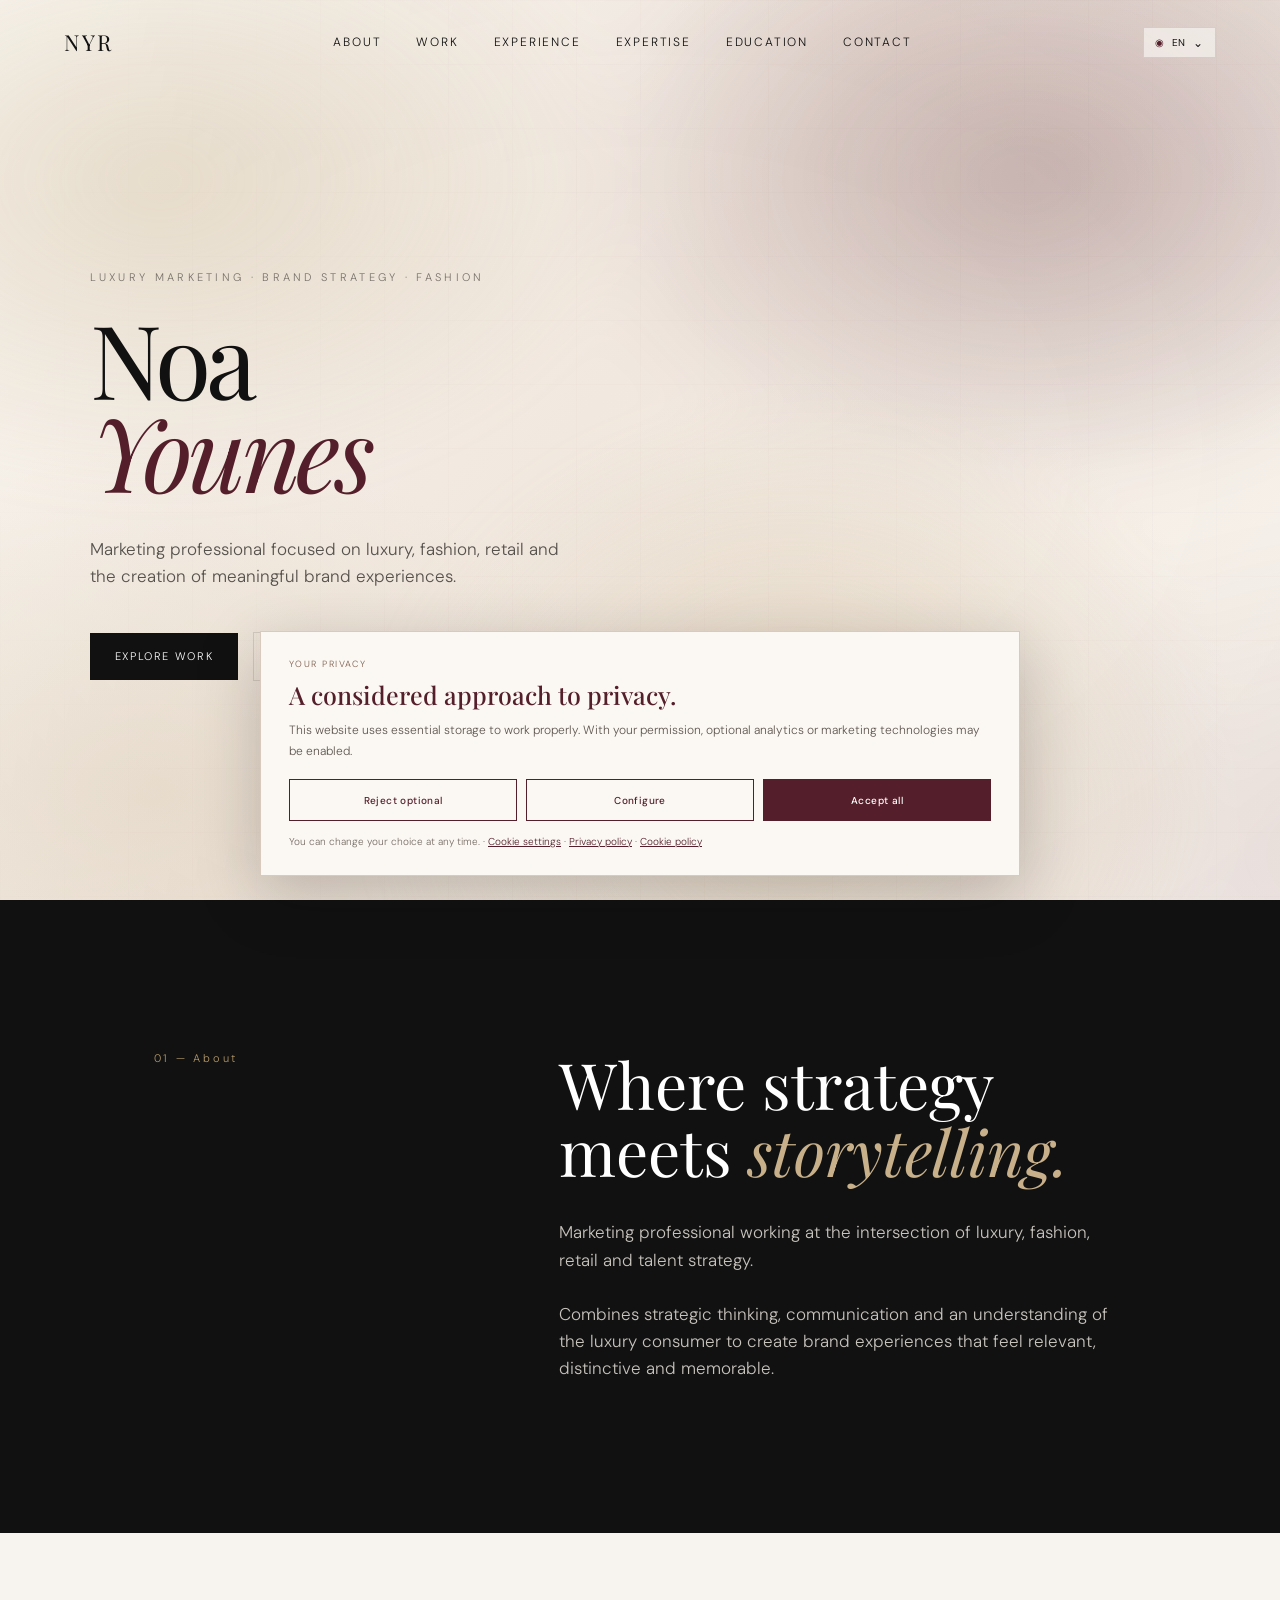
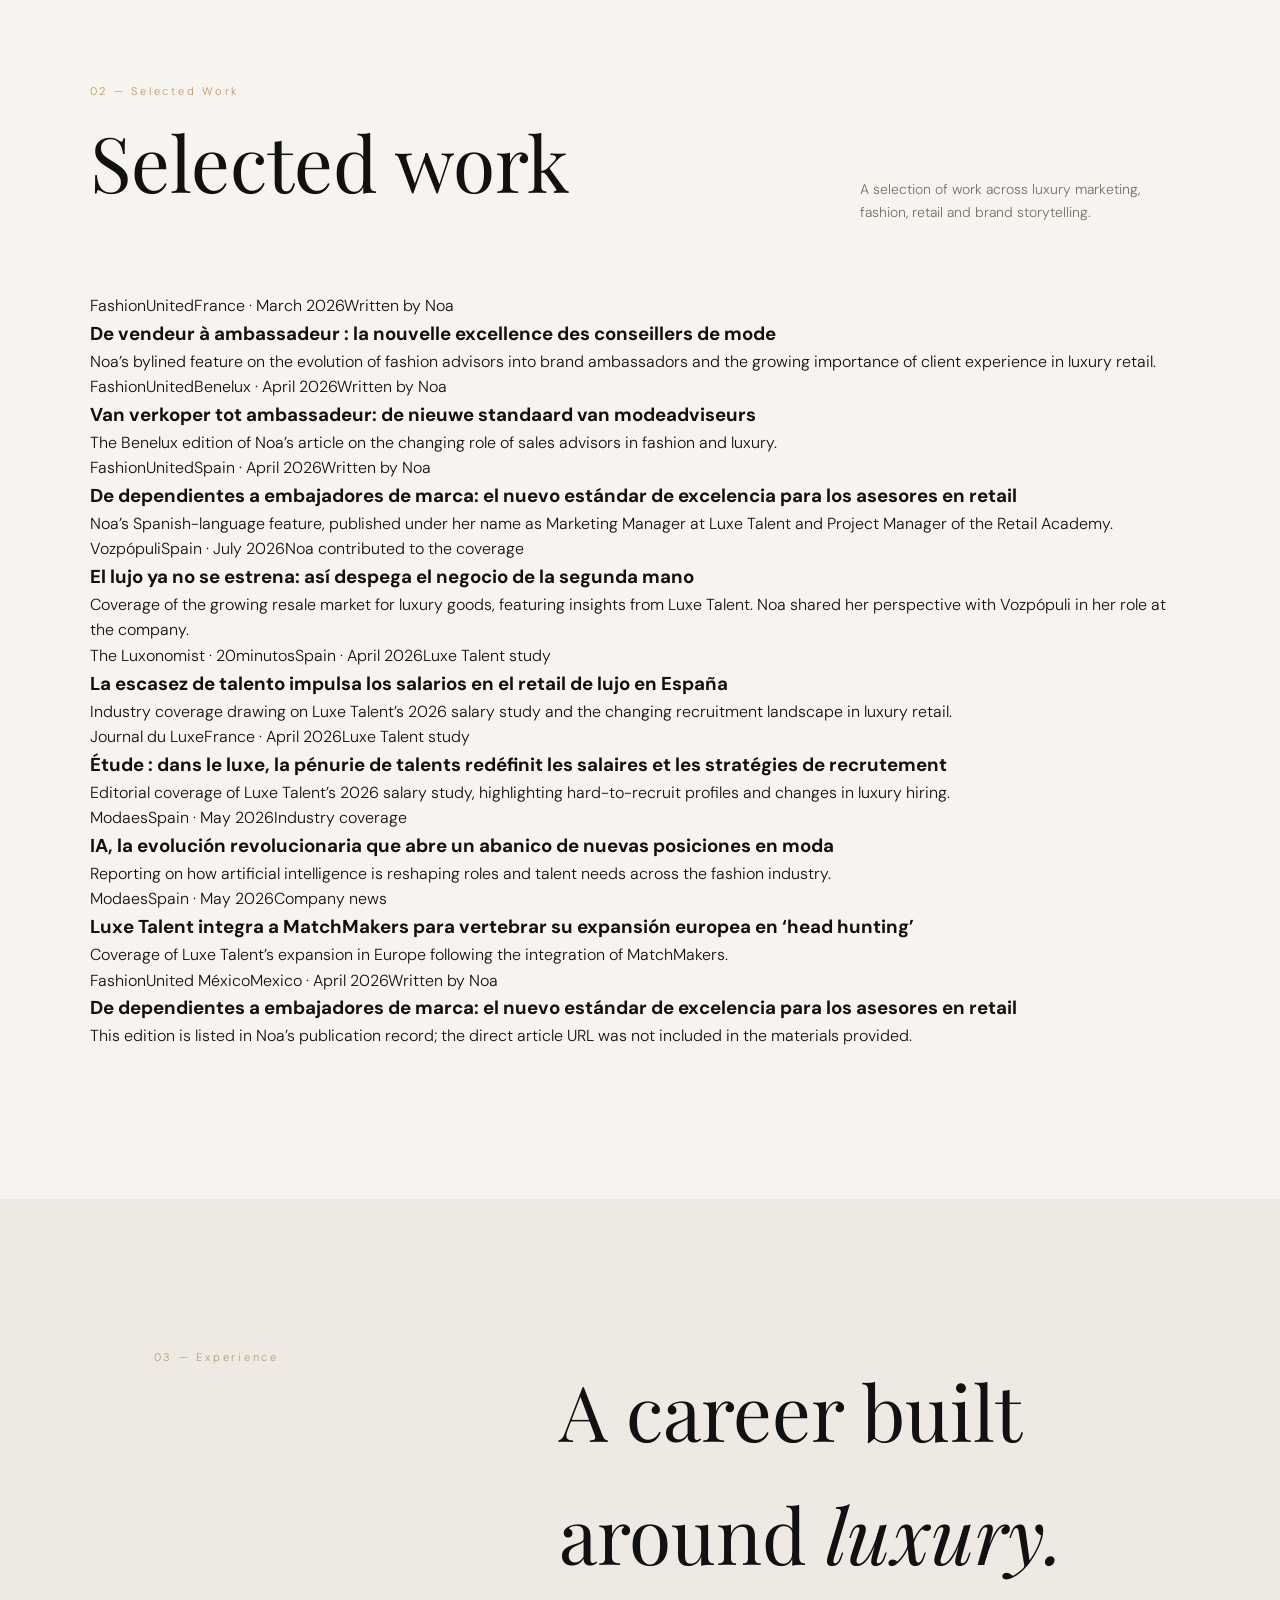
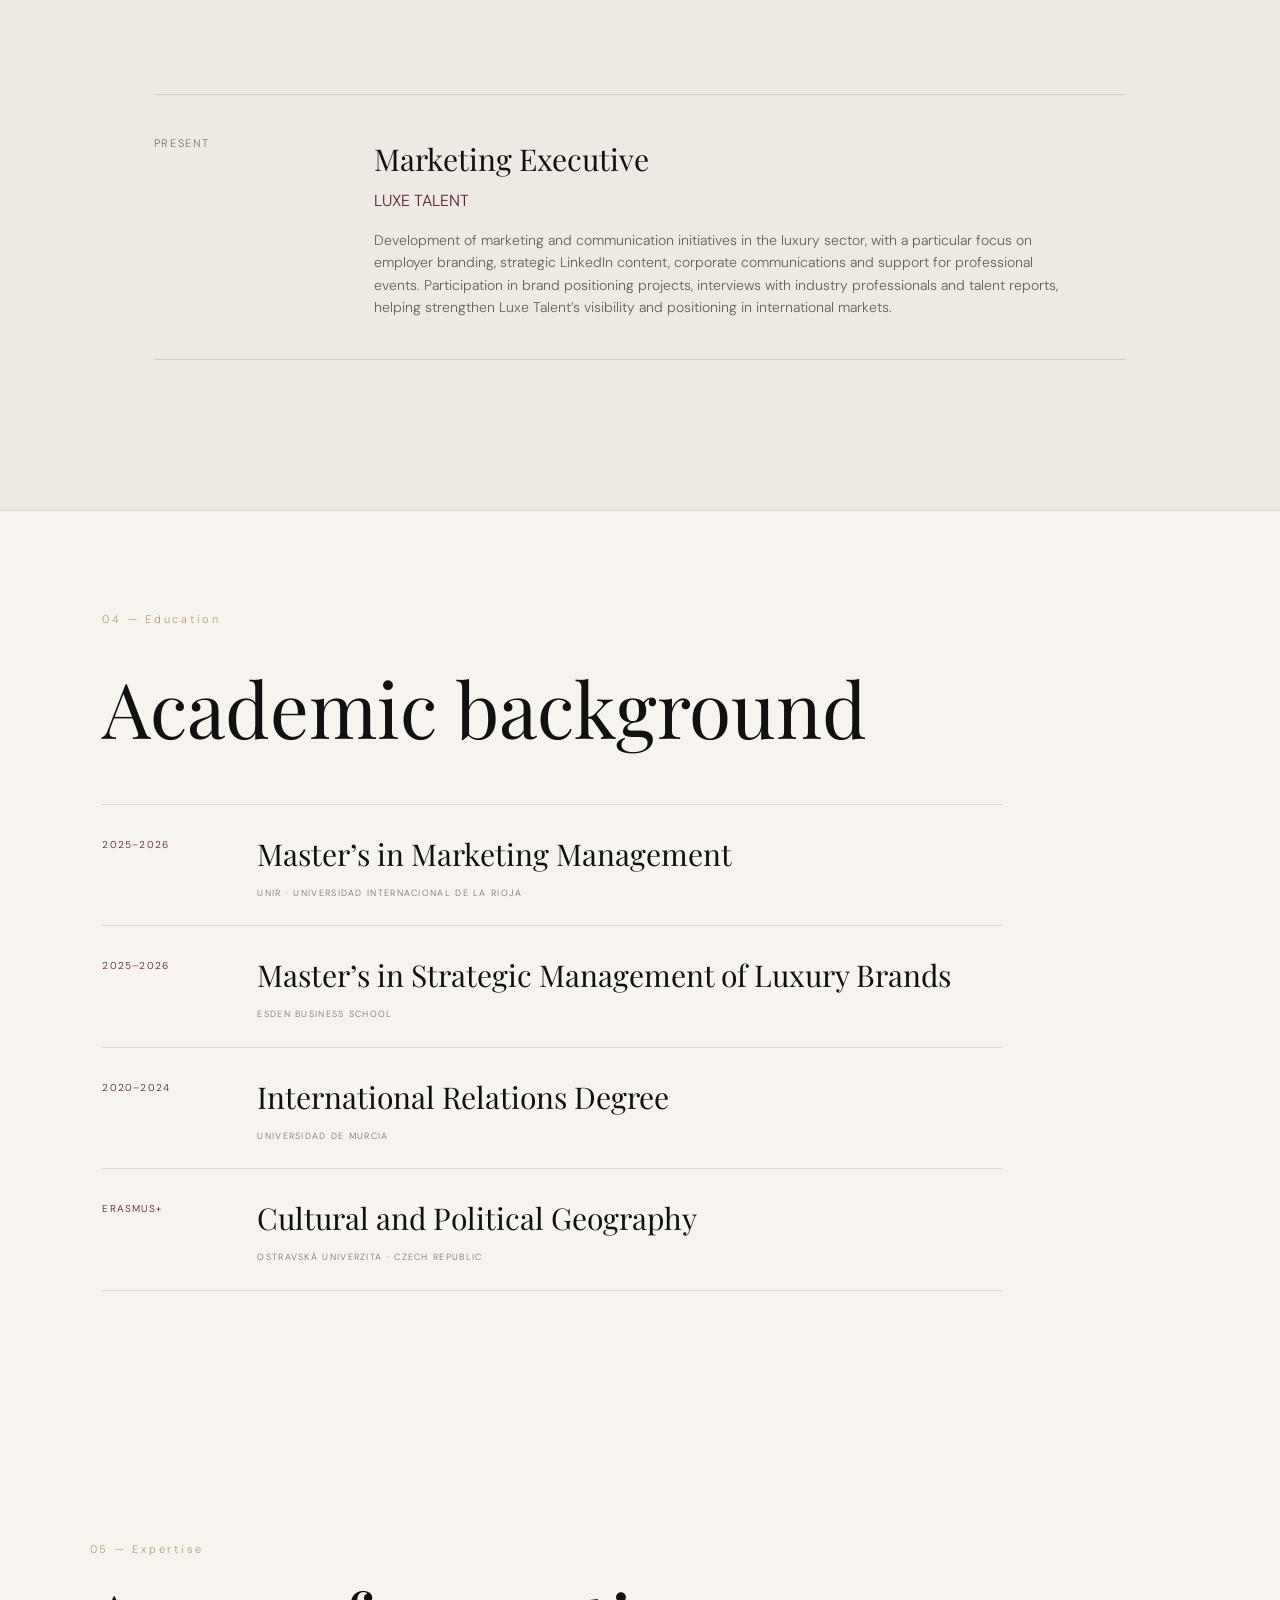
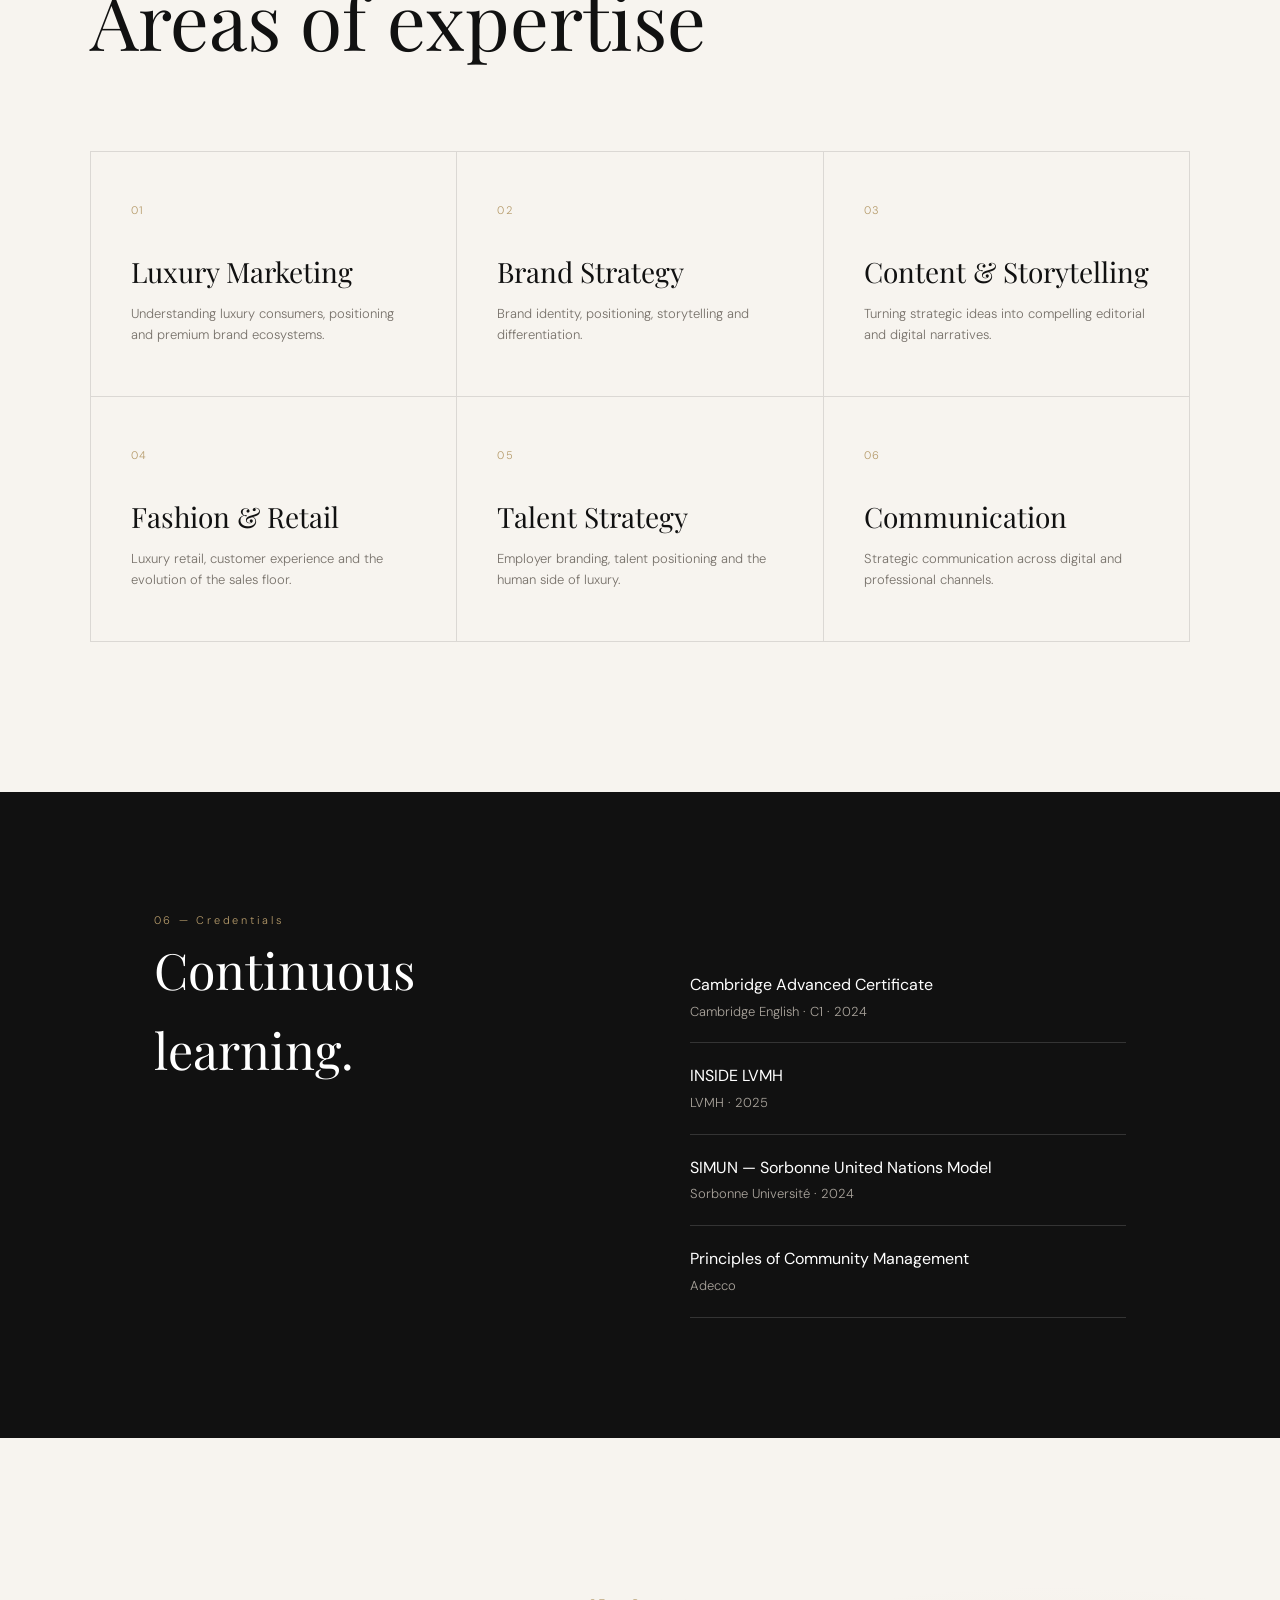
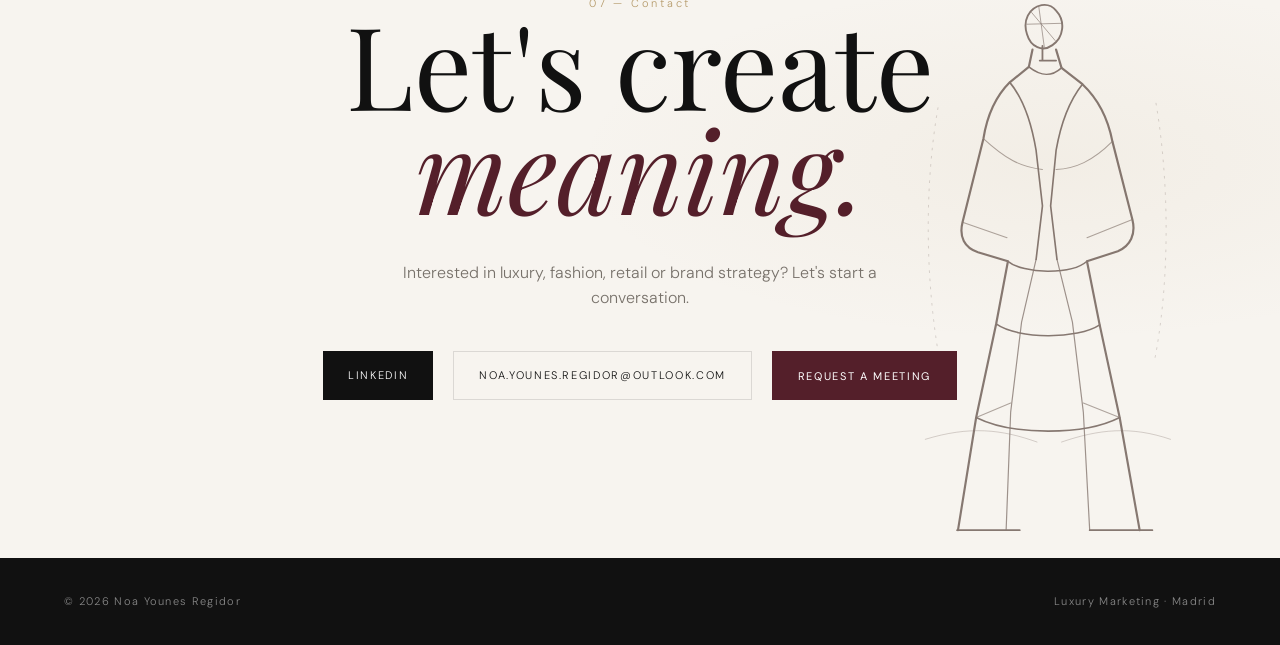
==== commit d8ad9f75: "Redesign Selected Work as editorial press column" ====
--- a/index.html
+++ b/index.html
@@ -108,73 +108,54 @@
             </h2>
 </div>
 <p class="section-subtitle">
-            A selection of work across luxury marketing,
-            fashion, retail and brand storytelling.
+            Articles, industry coverage and editorial contributions across luxury, fashion and retail.
         </p>
 </div>
-<div class="projects">
-<!-- PROJECT 01 -->
-<article class="project reveal">
-
-<div class="project-info">
-<div class="project-category">
-                    Editorial · Luxury Retail
-                </div>
-<h3 class="project-title">
-                    <a class="project-title-link" href="https://au.fashionunited.com/news/retail/from-sales-advisor-to-ambassador-the-new-standard-of-excellence-for-fashion-advisors/2026040120057" rel="noopener noreferrer" aria-label="Read From Sales Advisor to Brand Ambassador on FashionUnited">From Sales Advisor to Brand Ambassador</a>
-                </h3>
-<p class="project-description">
-                    FashionUnited · France · Benelux · Spain · Mexico
-                </p>
-</div>
-</article>
-<!-- PROJECT 02 -->
-<article class="project reveal">
-
-<div class="project-info">
-<div class="project-category">
-                    Luxury · Brand Storytelling
-                </div>
-<h3 class="project-title">
-                    <a class="project-title-link" href="https://www.linkedin.com/posts/noa-younes-regidor-173b82273_luxurymarketing-storytelling-luxurybrandstrategy-activity-7384162385173073920-VYSG" rel="noopener noreferrer" aria-label="Read The Power of Storytelling on LinkedIn">The Power of Storytelling</a>
-                </h3>
-<p class="project-description">
-                    Exploring storytelling as a strategic
-                    driver of luxury brand value.
-                </p>
-</div>
-</article>
-<!-- PROJECT 03 -->
-<article class="project reveal">
-
-<div class="project-info">
-<div class="project-category">
-                    Retail · Customer Experience
-                </div>
-<h3 class="project-title">
-                    The Future of Luxury Retail
-                </h3>
-<p class="project-description">
-                    Client experience, talent and
-                    brand differentiation.
-                </p>
-</div>
-</article>
-<!-- PROJECT 04 -->
-<article class="project reveal">
-
-<div class="project-info">
-<div class="project-category">
-                    Brand Strategy
-                </div>
-<h3 class="project-title">
-                    Building Meaningful Brands
-                </h3>
-<p class="project-description">
-                    Strategic thinking around identity,
-                    positioning and communication.
-                </p>
-</div>
+<div class="press-list">
+<article class="press-item press-featured reveal">
+  <div class="press-meta"><span>FashionUnited</span><span>France · March 2026</span><span class="press-badge press-badge-author">Written by Noa</span></div>
+  <h3><a href="https://fashionunited.fr/actualite/retail/de-vendeur-a-ambassadeur-la-nouvelle-excellence-des-conseillers-de-mode/2026033041189" target="_blank" rel="noopener noreferrer">De vendeur à ambassadeur : la nouvelle excellence des conseillers de mode</a></h3>
+  <p>Noa’s bylined feature on the evolution of fashion advisors into brand ambassadors and the growing importance of client experience in luxury retail.</p>
+</article>
+<article class="press-item press-featured reveal">
+  <div class="press-meta"><span>FashionUnited</span><span>Benelux · April 2026</span><span class="press-badge press-badge-author">Written by Noa</span></div>
+  <h3><a href="https://fashionunited.nl/nieuws/retail/van-verkoper-tot-ambassadeur-de-nieuwe-standaard-van-modeadviseurs/2026040868515" target="_blank" rel="noopener noreferrer">Van verkoper tot ambassadeur: de nieuwe standaard van modeadviseurs</a></h3>
+  <p>The Benelux edition of Noa’s article on the changing role of sales advisors in fashion and luxury.</p>
+</article>
+<article class="press-item press-featured reveal">
+  <div class="press-meta"><span>FashionUnited</span><span>Spain · April 2026</span><span class="press-badge press-badge-author">Written by Noa</span></div>
+  <h3><a href="https://fashionunited.es/noticias/retail/de-dependientes-a-embajadores-de-marca-el-nuevo-estandar-de-excelencia-para-los-asesores-en-retail/2026041548985" target="_blank" rel="noopener noreferrer">De dependientes a embajadores de marca: el nuevo estándar de excelencia para los asesores en retail</a></h3>
+  <p>Noa’s Spanish-language feature, published under her name as Marketing Manager at Luxe Talent and Project Manager of the Retail Academy.</p>
+</article>
+<article class="press-item reveal">
+  <div class="press-meta"><span>Vozpópuli</span><span>Spain · July 2026</span><span class="press-badge press-badge-mention">Noa contributed to the coverage</span></div>
+  <h3><a href="https://www.vozpopuli.com/economia/distribucion/el-lujo-ya-no-se-estrena-asi-despega-el-negocio-de-la-segunda-mano.html" target="_blank" rel="noopener noreferrer">El lujo ya no se estrena: así despega el negocio de la segunda mano</a></h3>
+  <p>Coverage of the growing resale market for luxury goods, featuring insights from Luxe Talent. Noa shared her perspective with Vozpópuli in her role at the company.</p>
+</article>
+<article class="press-item reveal">
+  <div class="press-meta"><span>The Luxonomist · 20minutos</span><span>Spain · April 2026</span><span class="press-badge">Luxe Talent study</span></div>
+  <h3><a href="https://www.20minutos.es/theluxonomist/empresas/escasez-talento-impulsa-los-salarios-retail-lujo-espana_7005201_0.html" target="_blank" rel="noopener noreferrer">La escasez de talento impulsa los salarios en el retail de lujo en España</a></h3>
+  <p>Industry coverage drawing on Luxe Talent’s 2026 salary study and the changing recruitment landscape in luxury retail.</p>
+</article>
+<article class="press-item reveal">
+  <div class="press-meta"><span>Journal du Luxe</span><span>France · April 2026</span><span class="press-badge">Luxe Talent study</span></div>
+  <h3><a href="https://www.journalduluxe.fr/fr/business/etude-luxe-penurie-talents-salaires-strategies-recrutement" target="_blank" rel="noopener noreferrer">Étude : dans le luxe, la pénurie de talents redéfinit les salaires et les stratégies de recrutement</a></h3>
+  <p>Editorial coverage of Luxe Talent’s 2026 salary study, highlighting hard-to-recruit profiles and changes in luxury hiring.</p>
+</article>
+<article class="press-item reveal">
+  <div class="press-meta"><span>Modaes</span><span>Spain · May 2026</span><span class="press-badge">Industry coverage</span></div>
+  <h3><a href="https://www.modaes.com/tendencias/ia-la-evolucion-revolucionaria-que-abre-un-abanico-de-nuevas-posiciones-en-moda" target="_blank" rel="noopener noreferrer">IA, la evolución revolucionaria que abre un abanico de nuevas posiciones en moda</a></h3>
+  <p>Reporting on how artificial intelligence is reshaping roles and talent needs across the fashion industry.</p>
+</article>
+<article class="press-item reveal">
+  <div class="press-meta"><span>Modaes</span><span>Spain · May 2026</span><span class="press-badge">Company news</span></div>
+  <h3><a href="https://www.modaes.com/equipamiento/luxe-talent-integra-a-matchmakers-para-vertebrar-su-expansion-europea-en-head-hunting" target="_blank" rel="noopener noreferrer">Luxe Talent integra a MatchMakers para vertebrar su expansión europea en ‘head hunting’</a></h3>
+  <p>Coverage of Luxe Talent’s expansion in Europe following the integration of MatchMakers.</p>
+</article>
+<article class="press-item press-pending reveal">
+  <div class="press-meta"><span>FashionUnited México</span><span>Mexico · April 2026</span><span class="press-badge press-badge-author">Written by Noa</span></div>
+  <h3>De dependientes a embajadores de marca: el nuevo estándar de excelencia para los asesores en retail</h3>
+  <p>This edition is listed in Noa’s publication record; the direct article URL was not included in the materials provided.</p>
 </article>
 </div>
 </section>
@@ -458,6 +439,6 @@
     </span>
 </footer>
 <script defer="" src="cookie-consent.js?v=1"></script>
-<script defer="" src="script.js?v=101"></script>
+<script defer="" src="script.js?v=102"></script>
 </body>
 </html>
--- a/style.css
+++ b/style.css
@@ -985,3 +985,16 @@
   .cookie-actions { flex-direction: column; }
   .cookie-actions button { flex: auto; width: 100%; }
 }
+
+
+/* Ensure portfolio article links remain tappable on touch devices */
+.project-info { position: relative; z-index: 6; }
+.project-title { position: relative; z-index: 6; }
+.project-title-link {
+  position: relative;
+  z-index: 7;
+  display: inline-block;
+  pointer-events: auto;
+  touch-action: manipulation;
+  -webkit-tap-highlight-color: rgba(84, 31, 42, .18);
+}
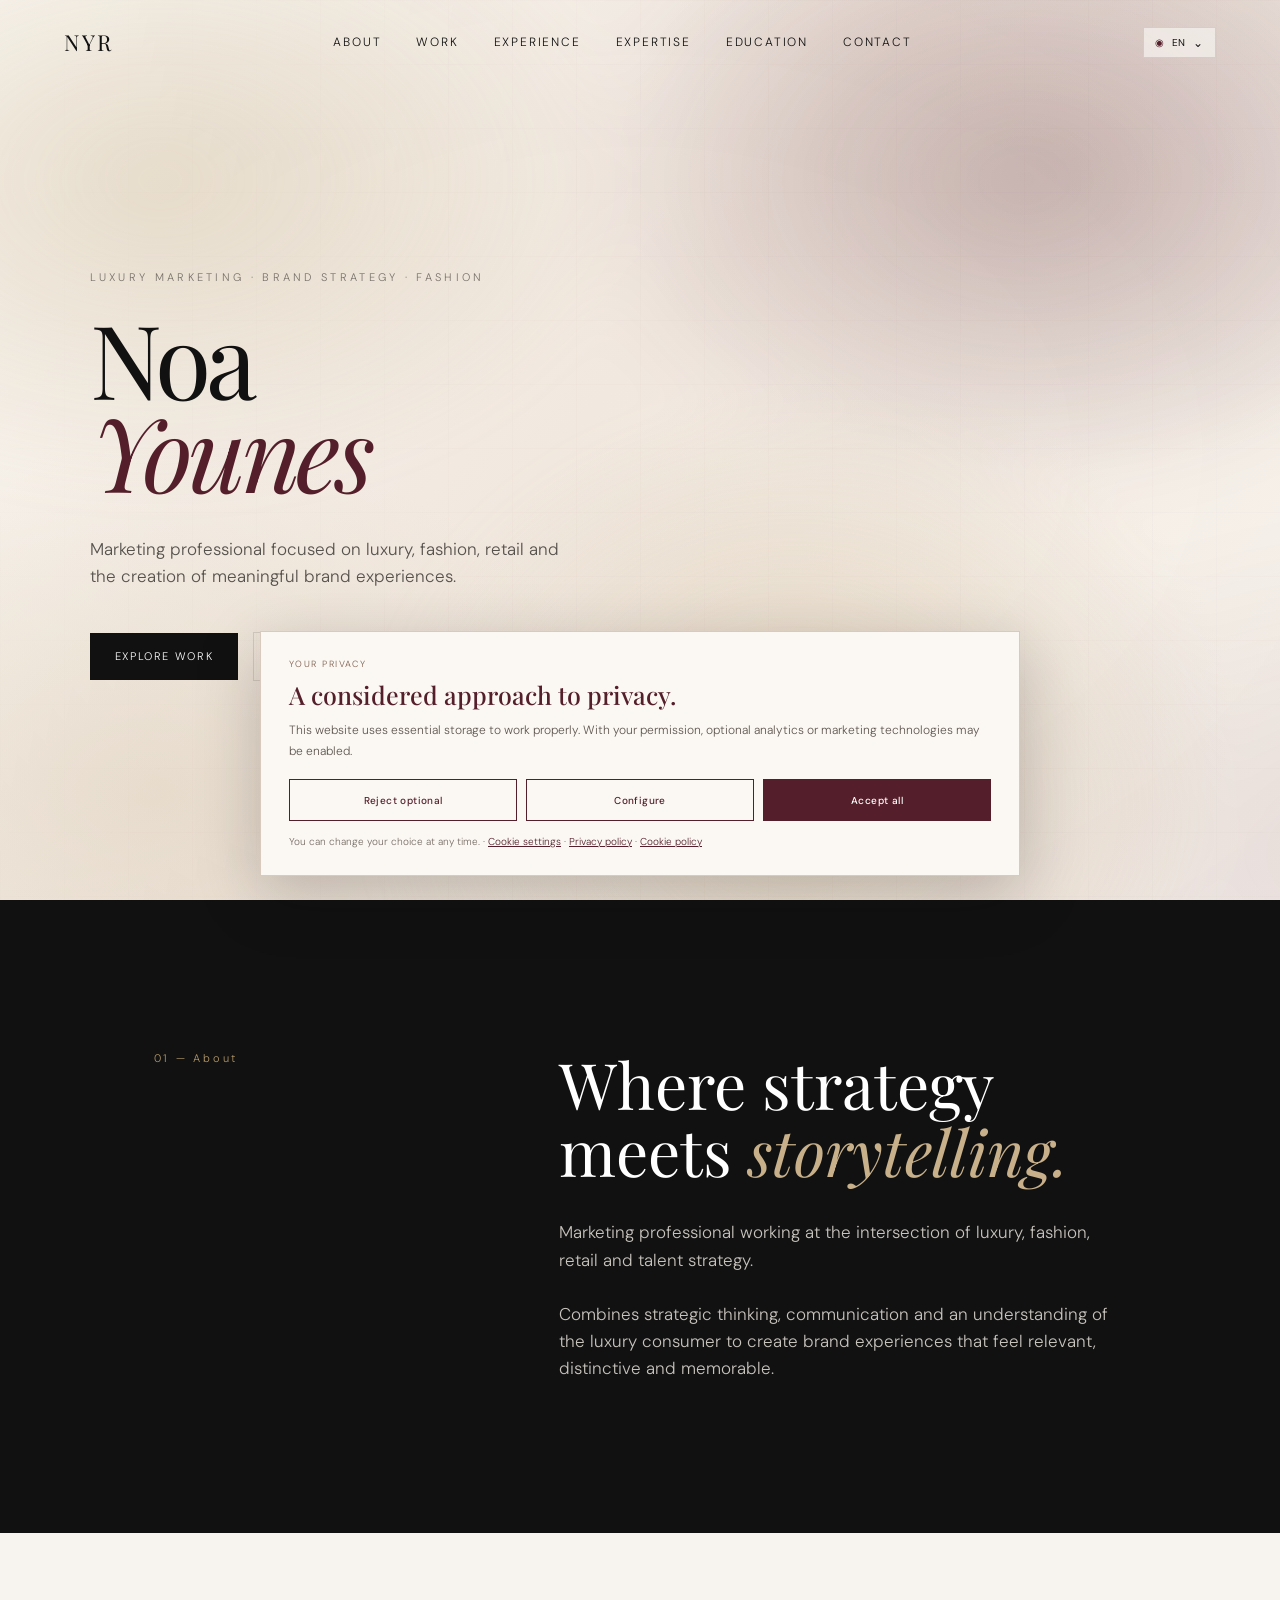
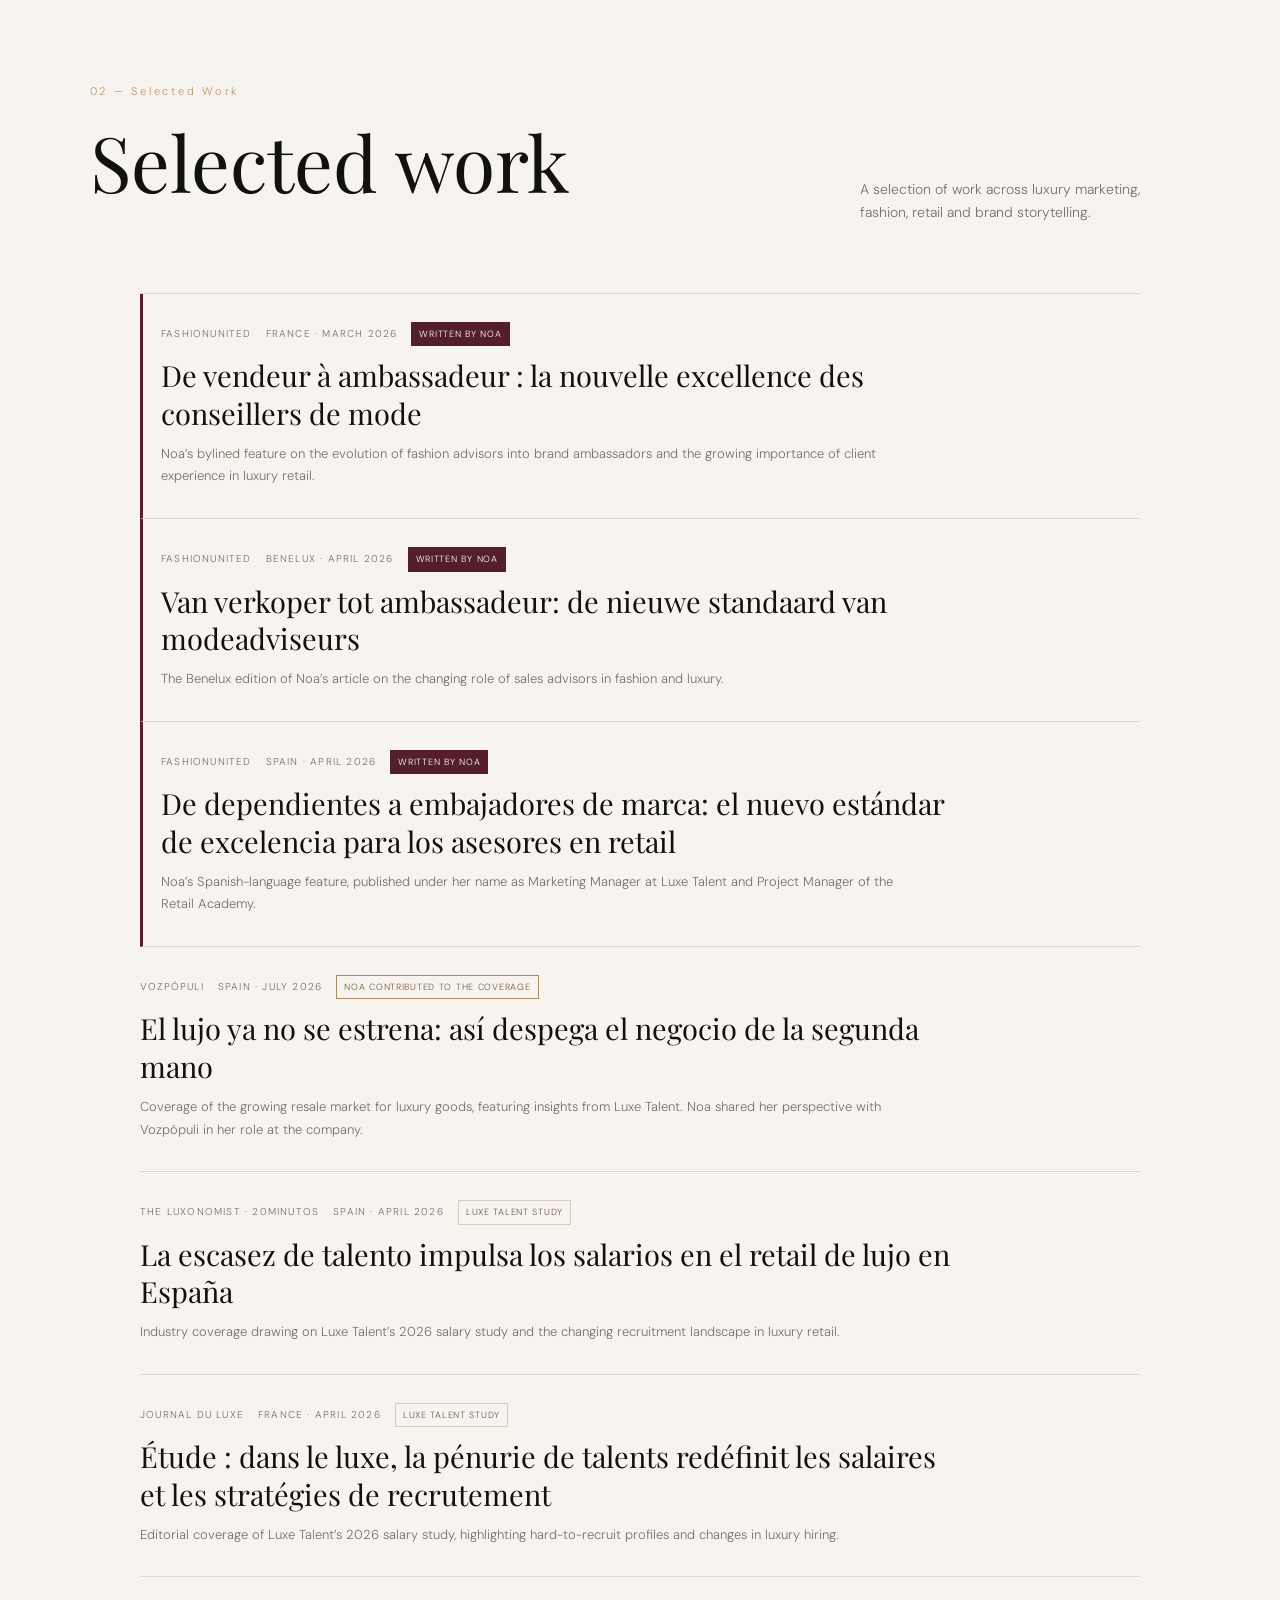
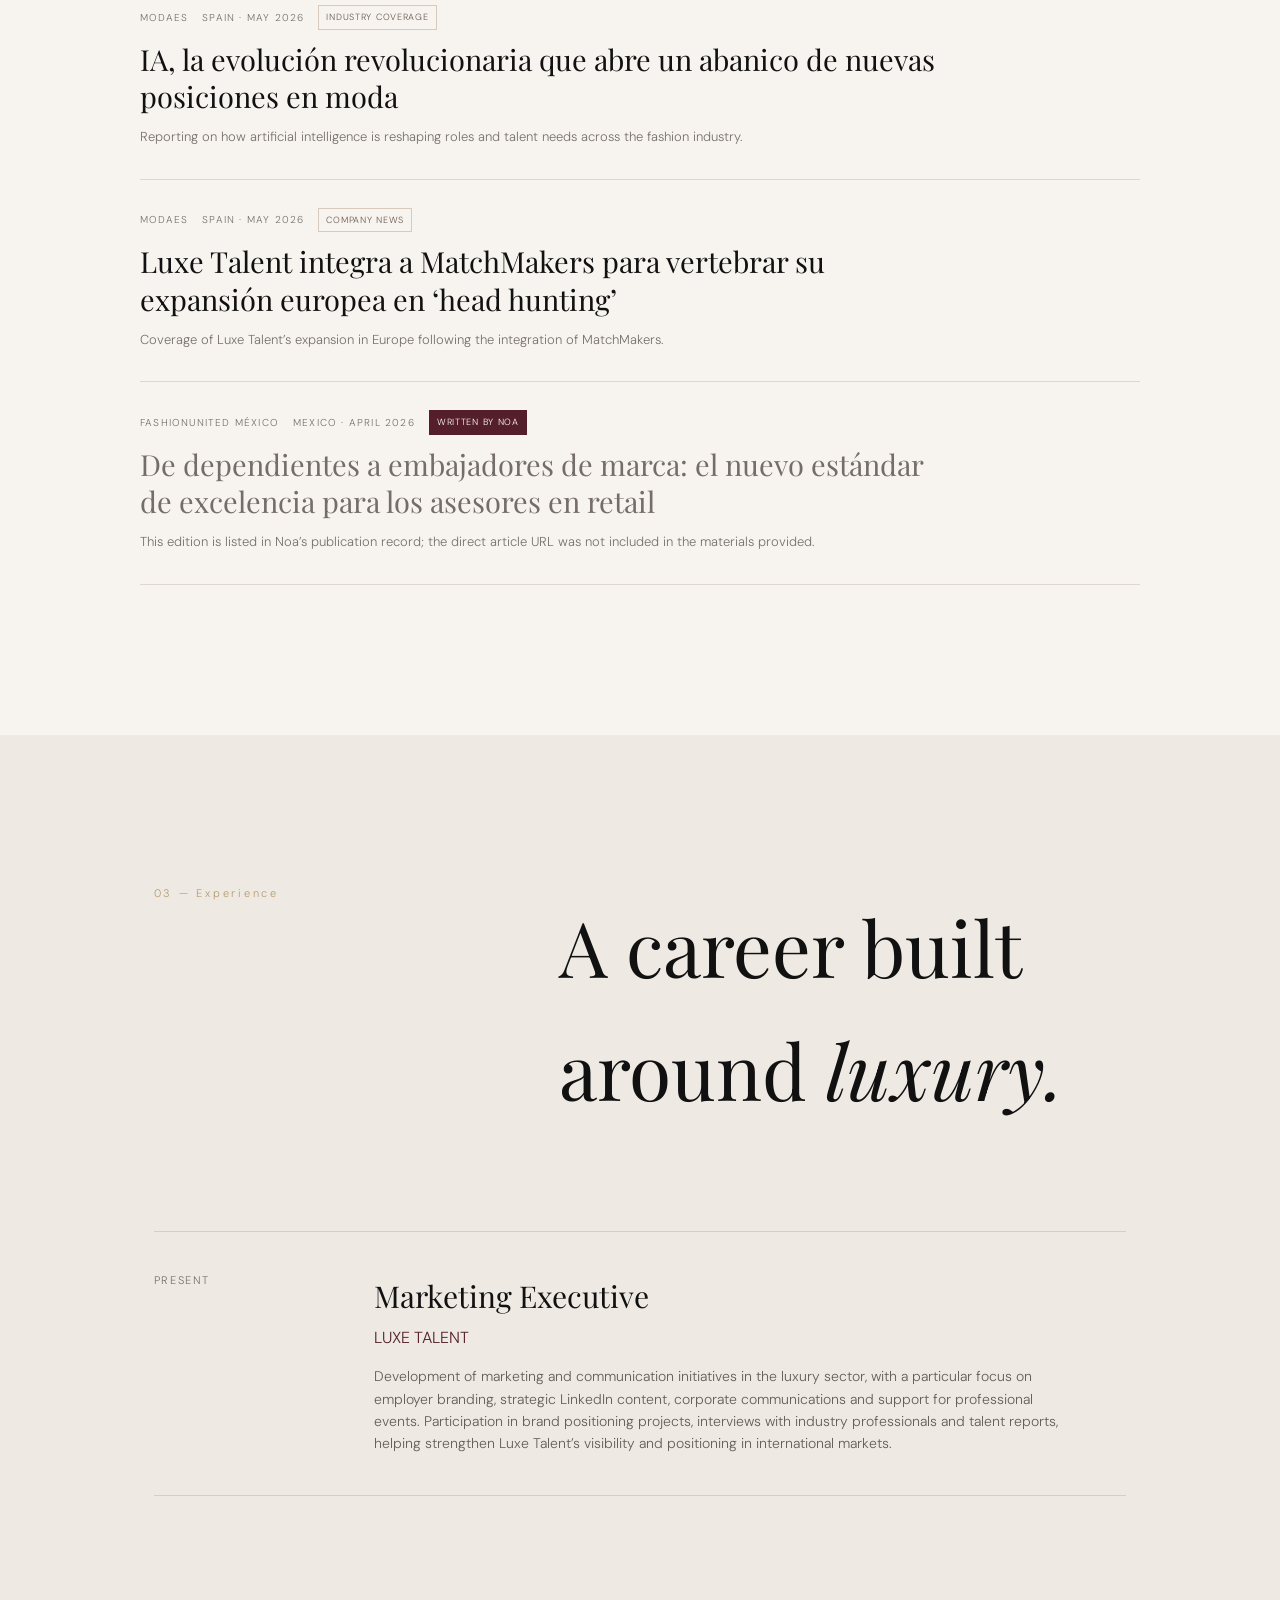
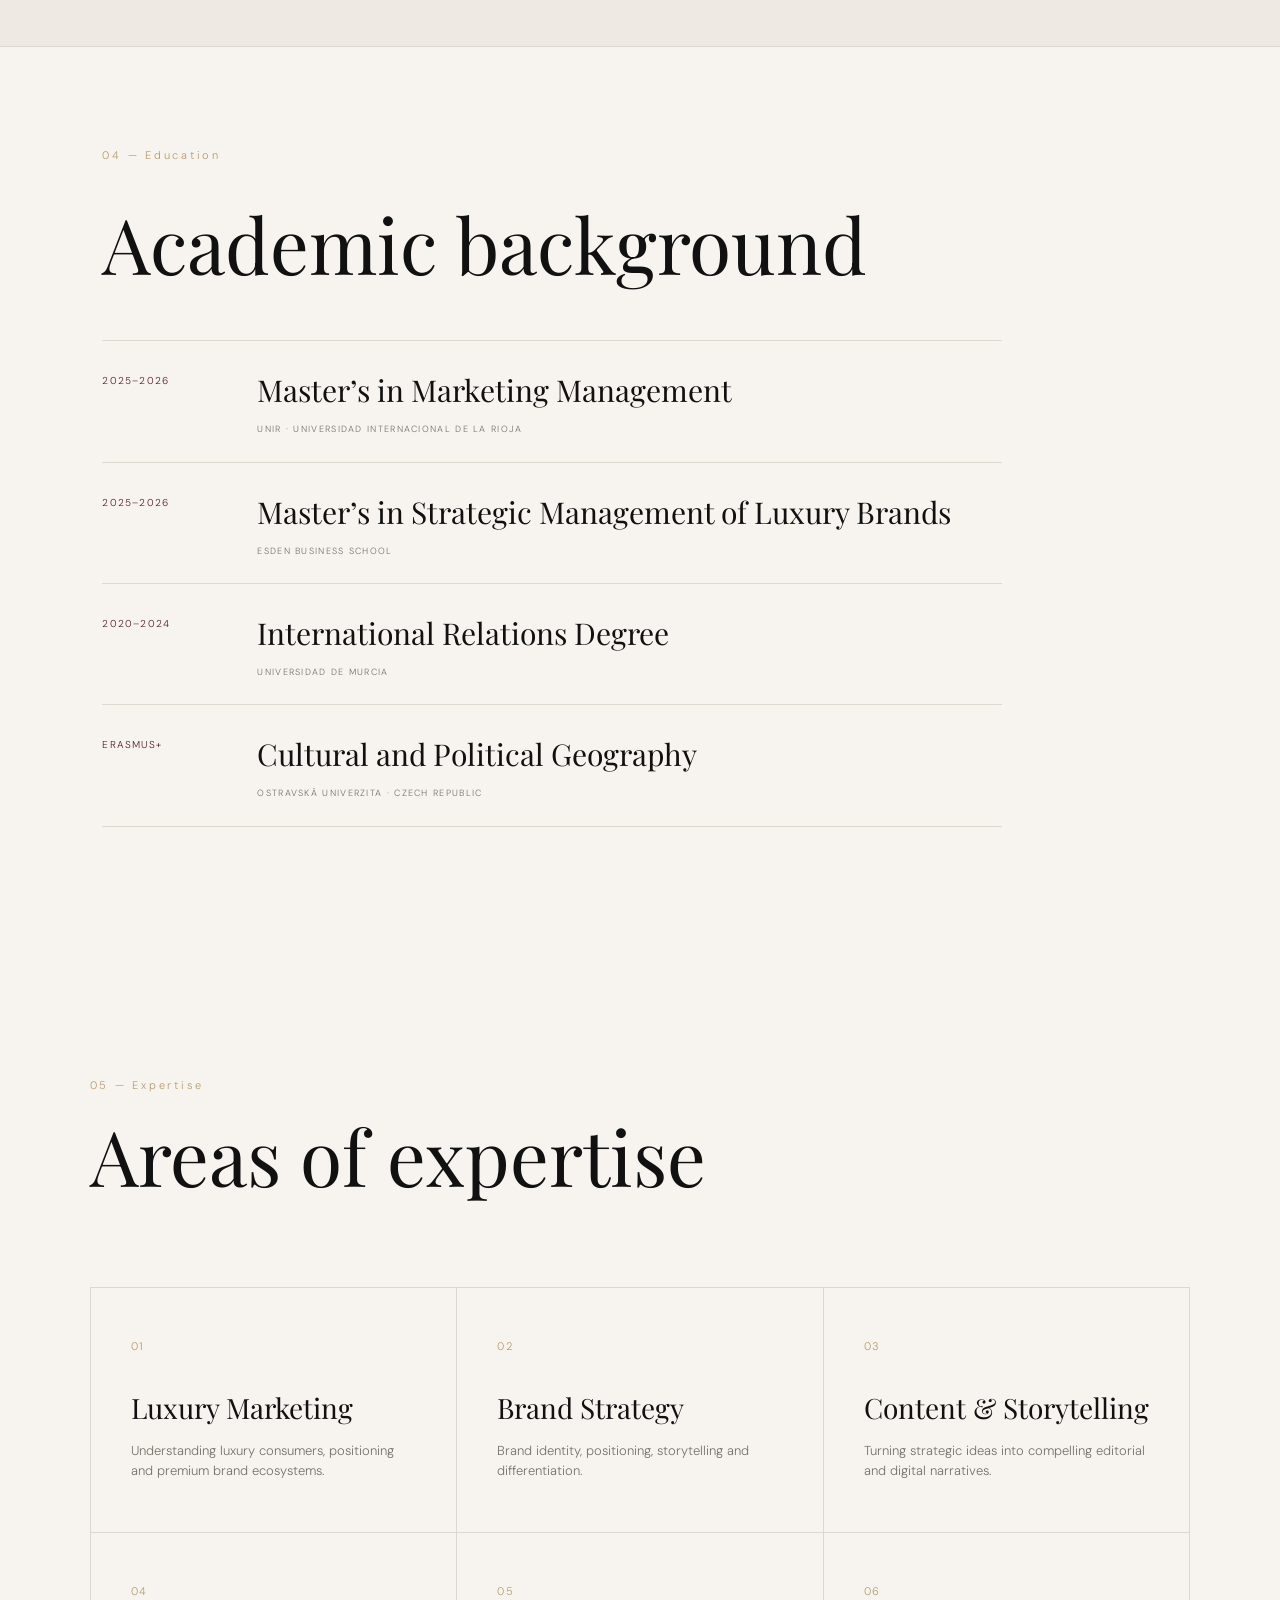
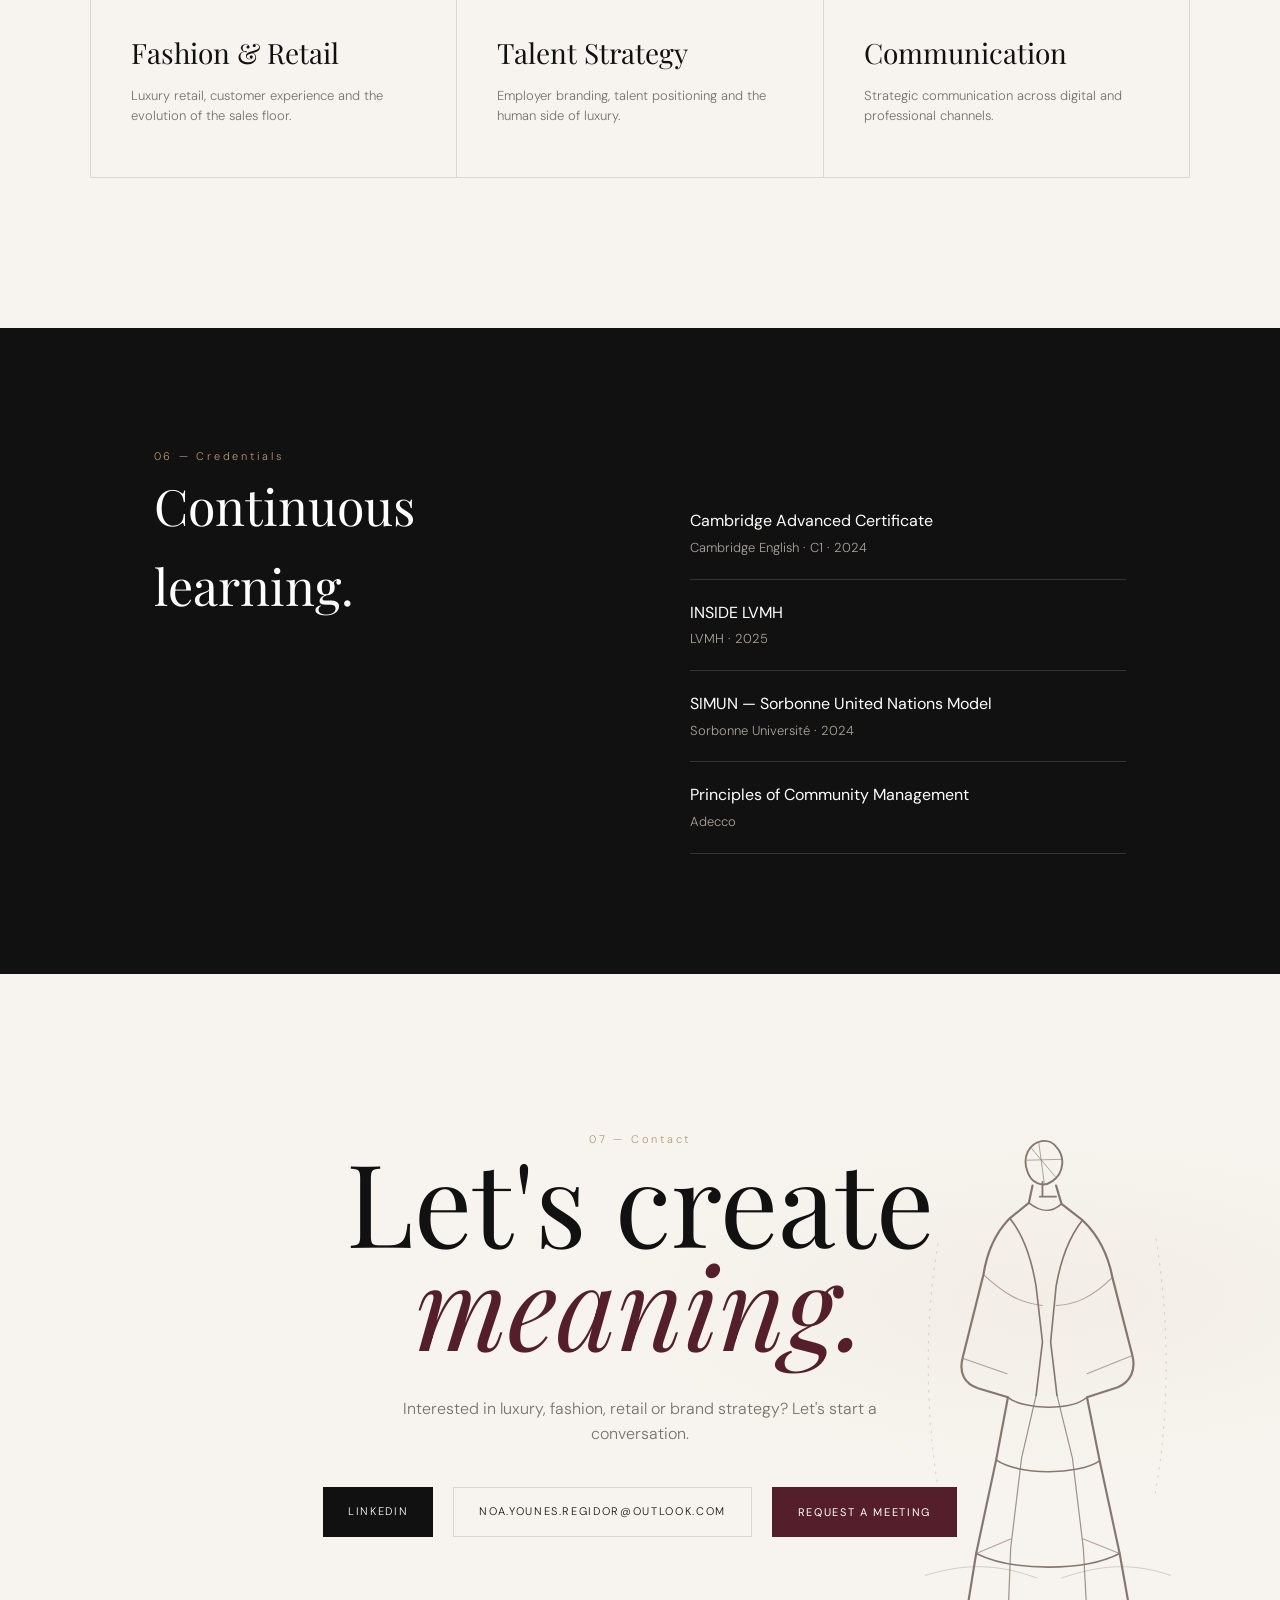
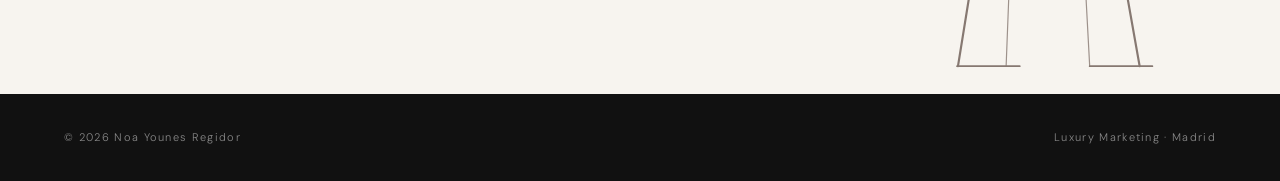
==== commit e8f83c91: "Refresh stylesheet for editorial Selected Work redesign" ====
--- a/index.html
+++ b/index.html
@@ -10,7 +10,7 @@
 <link href="https://fonts.googleapis.com" rel="preconnect"/>
 <link crossorigin="" href="https://fonts.gstatic.com" rel="preconnect"/>
 <link href="https://fonts.googleapis.com/css2?family=DM+Sans:wght@300;400;500;600&amp;family=Playfair+Display:ital,wght@0,400;0,500;0,600;1,400;1,500&amp;display=swap" rel="stylesheet"/>
-<link href="style.css?v=4" rel="stylesheet"/>
+<link href="style.css?v=5" rel="stylesheet"/>
 <meta content="#541f2a" name="theme-color"/>
 <meta content="Noa Younes Regidor — Luxury Marketing" property="og:title"/>
 <meta content="Luxury marketing, brand strategy, fashion and retail portfolio." property="og:description"/>
--- a/style.css
+++ b/style.css
@@ -998,3 +998,96 @@
   touch-action: manipulation;
   -webkit-tap-highlight-color: rgba(84, 31, 42, .18);
 }
+
+
+/* Selected Work — editorial press column */
+.press-list {
+  display: flex;
+  flex-direction: column;
+  max-width: 1000px;
+  margin: 12px auto 0;
+  border-top: 1px solid var(--line, #ded7d0);
+}
+.press-item {
+  position: relative;
+  padding: 28px 24px 30px 0;
+  border-bottom: 1px solid var(--line, #ded7d0);
+  transition: background-color .25s ease, padding .25s ease;
+}
+.press-item:hover {
+  padding-left: 14px;
+  background: rgba(84, 31, 42, .025);
+}
+.press-item.press-featured {
+  border-left: 3px solid var(--burgundy, #541f2a);
+  padding-left: 18px;
+}
+.press-meta {
+  display: flex;
+  flex-wrap: wrap;
+  align-items: center;
+  gap: 8px 14px;
+  margin-bottom: 11px;
+  color: var(--grey, #77716d);
+  font-size: 10px;
+  letter-spacing: .12em;
+  line-height: 1.6;
+  text-transform: uppercase;
+}
+.press-badge {
+  display: inline-block;
+  padding: 4px 7px;
+  border: 1px solid #d8c9bd;
+  color: #69594f;
+  font-size: 9px;
+  letter-spacing: .08em;
+}
+.press-badge-author {
+  border-color: #541f2a;
+  background: #541f2a;
+  color: #fff;
+}
+.press-badge-mention {
+  border-color: #a78b62;
+  color: #775a35;
+}
+.press-item h3 {
+  max-width: 820px;
+  margin: 0;
+  font-family: "Playfair Display", serif;
+  font-size: clamp(21px, 2.3vw, 29px);
+  font-weight: 400;
+  line-height: 1.3;
+}
+.press-item h3 a {
+  color: inherit;
+  text-decoration: none;
+  text-underline-offset: 5px;
+  text-decoration-thickness: 1px;
+  touch-action: manipulation;
+}
+.press-item h3 a:hover,
+.press-item h3 a:focus-visible {
+  color: var(--burgundy, #541f2a);
+  text-decoration: underline;
+}
+.press-item h3 a:focus-visible {
+  outline: 2px solid var(--burgundy, #541f2a);
+  outline-offset: 5px;
+}
+.press-item p {
+  max-width: 760px;
+  margin: 10px 0 0;
+  color: var(--grey, #77716d);
+  font-size: 13px;
+  line-height: 1.75;
+}
+.press-pending h3 { color: #756d68; }
+@media (max-width: 600px) {
+  .press-item { padding: 22px 8px 24px 0; }
+  .press-item:hover { padding-left: 8px; }
+  .press-item.press-featured { padding-left: 13px; }
+  .press-meta { gap: 7px 10px; font-size: 9px; }
+  .press-item h3 { font-size: 22px; }
+  .press-item p { font-size: 12px; }
+}
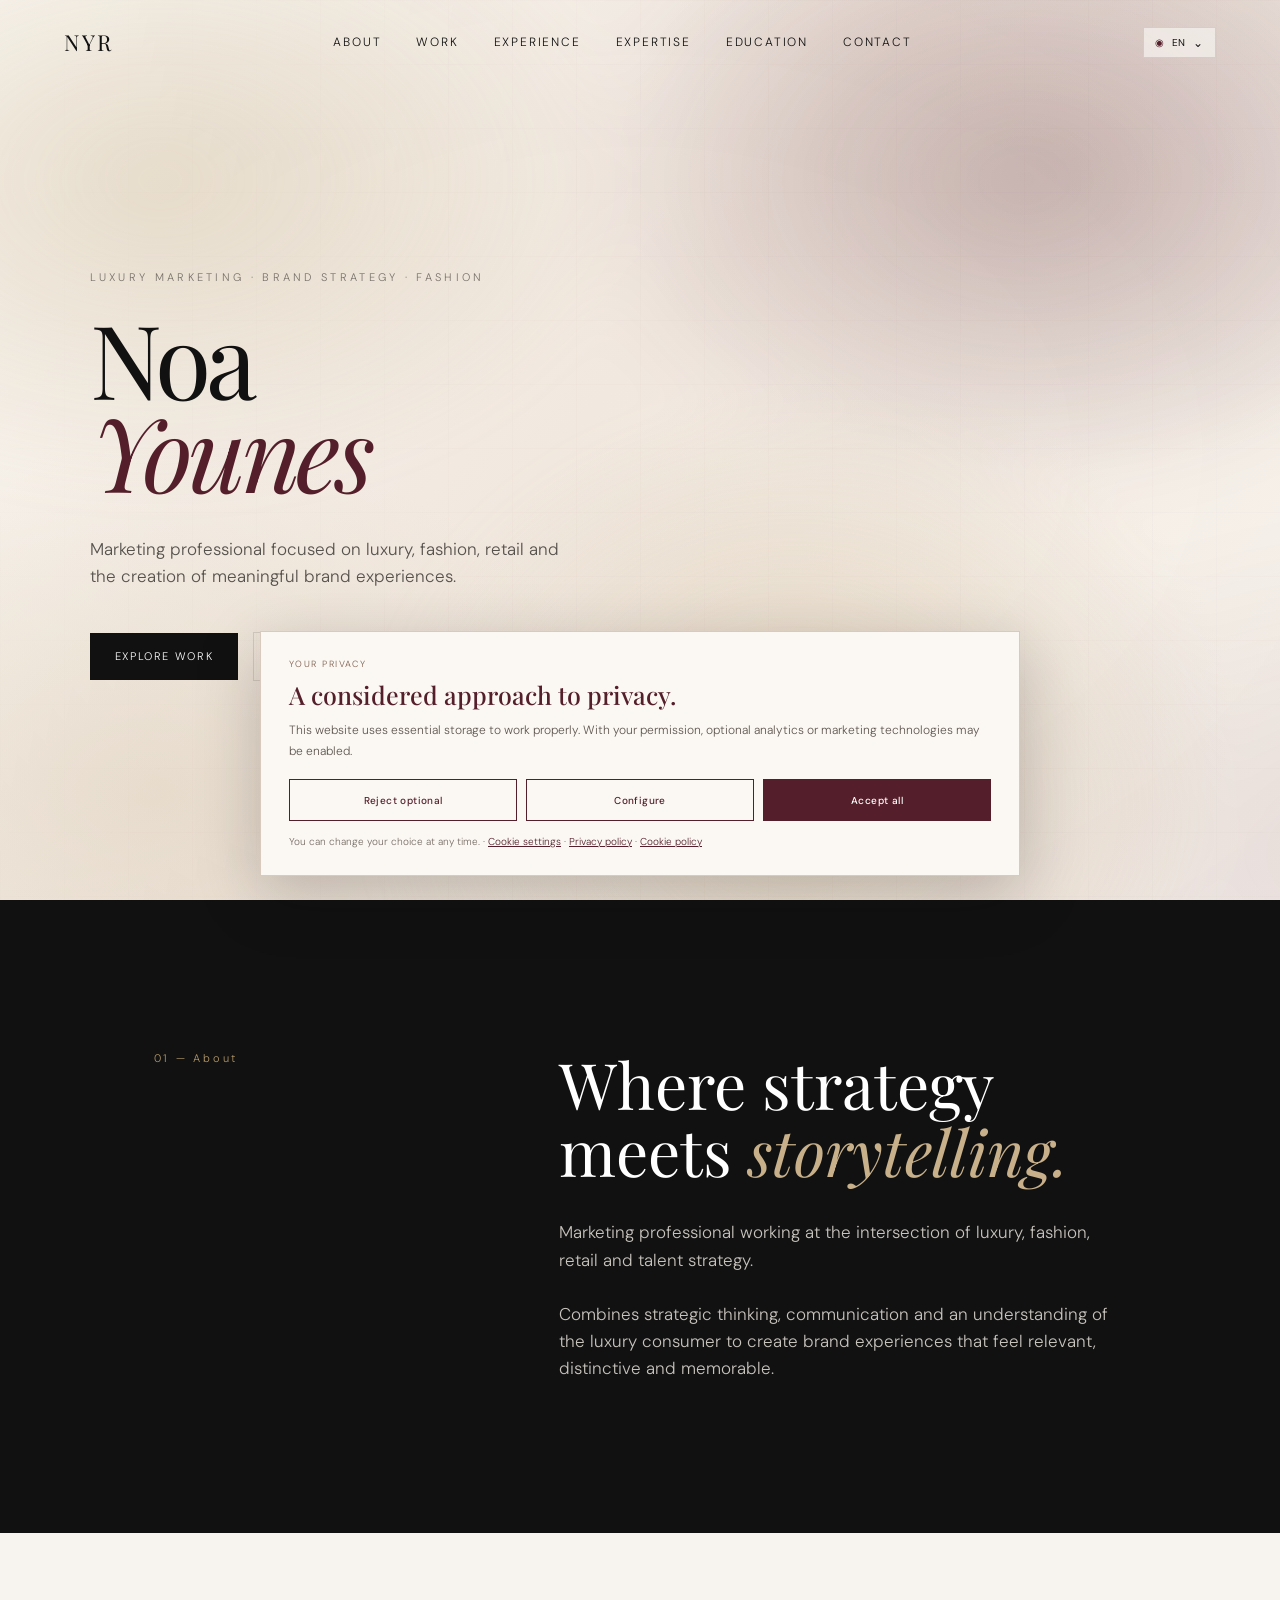
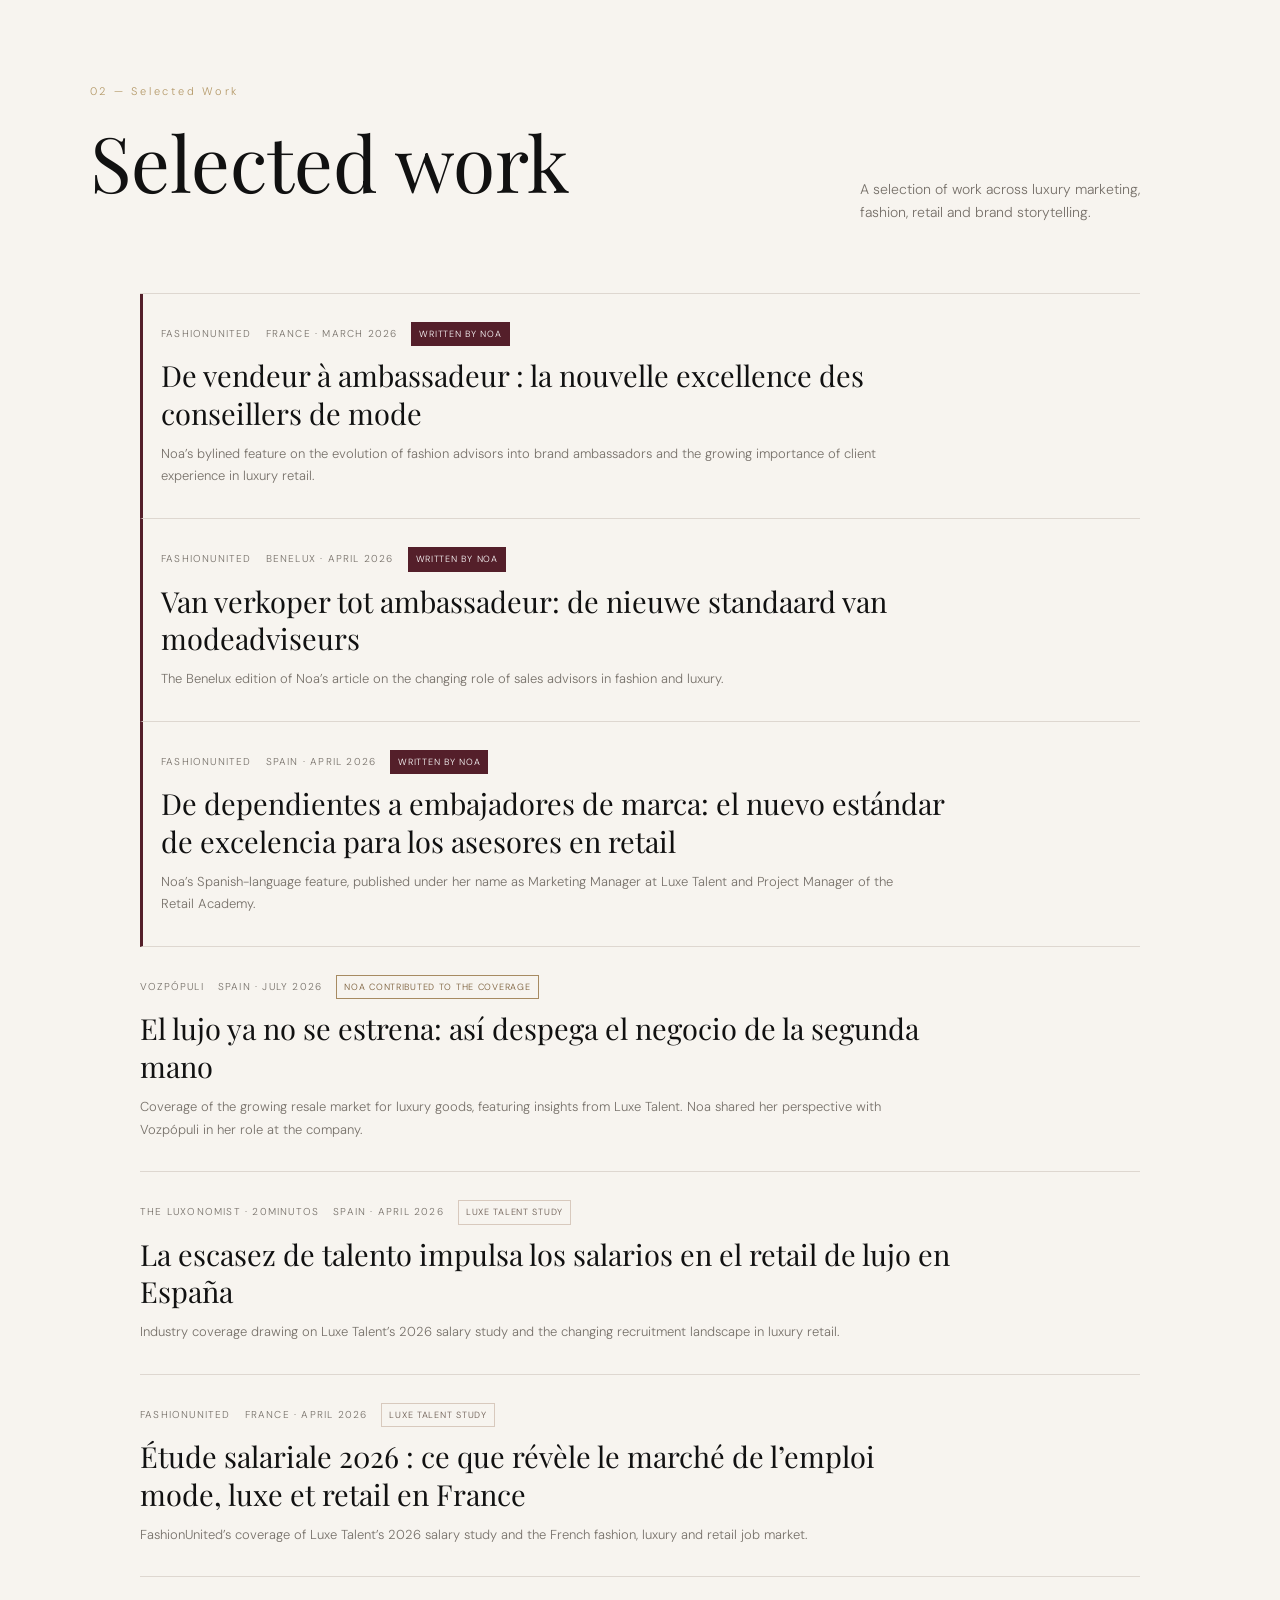
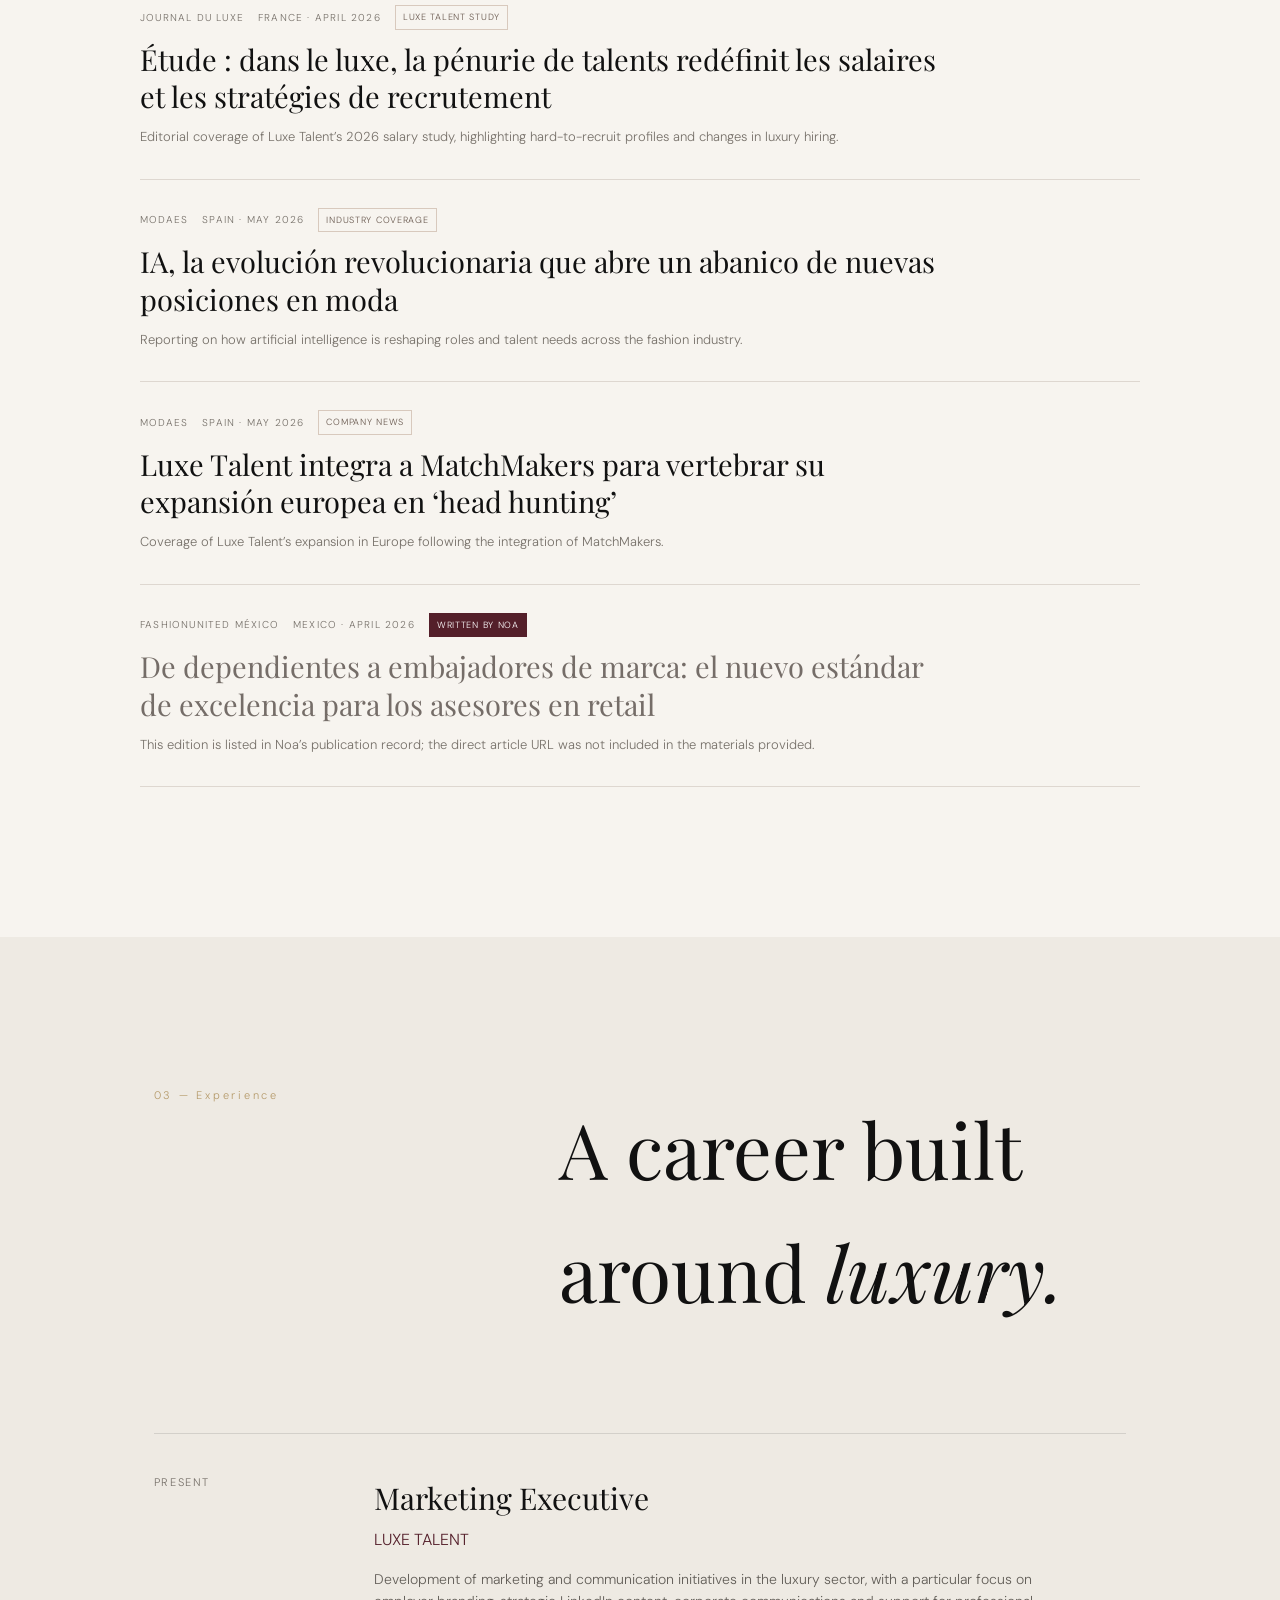
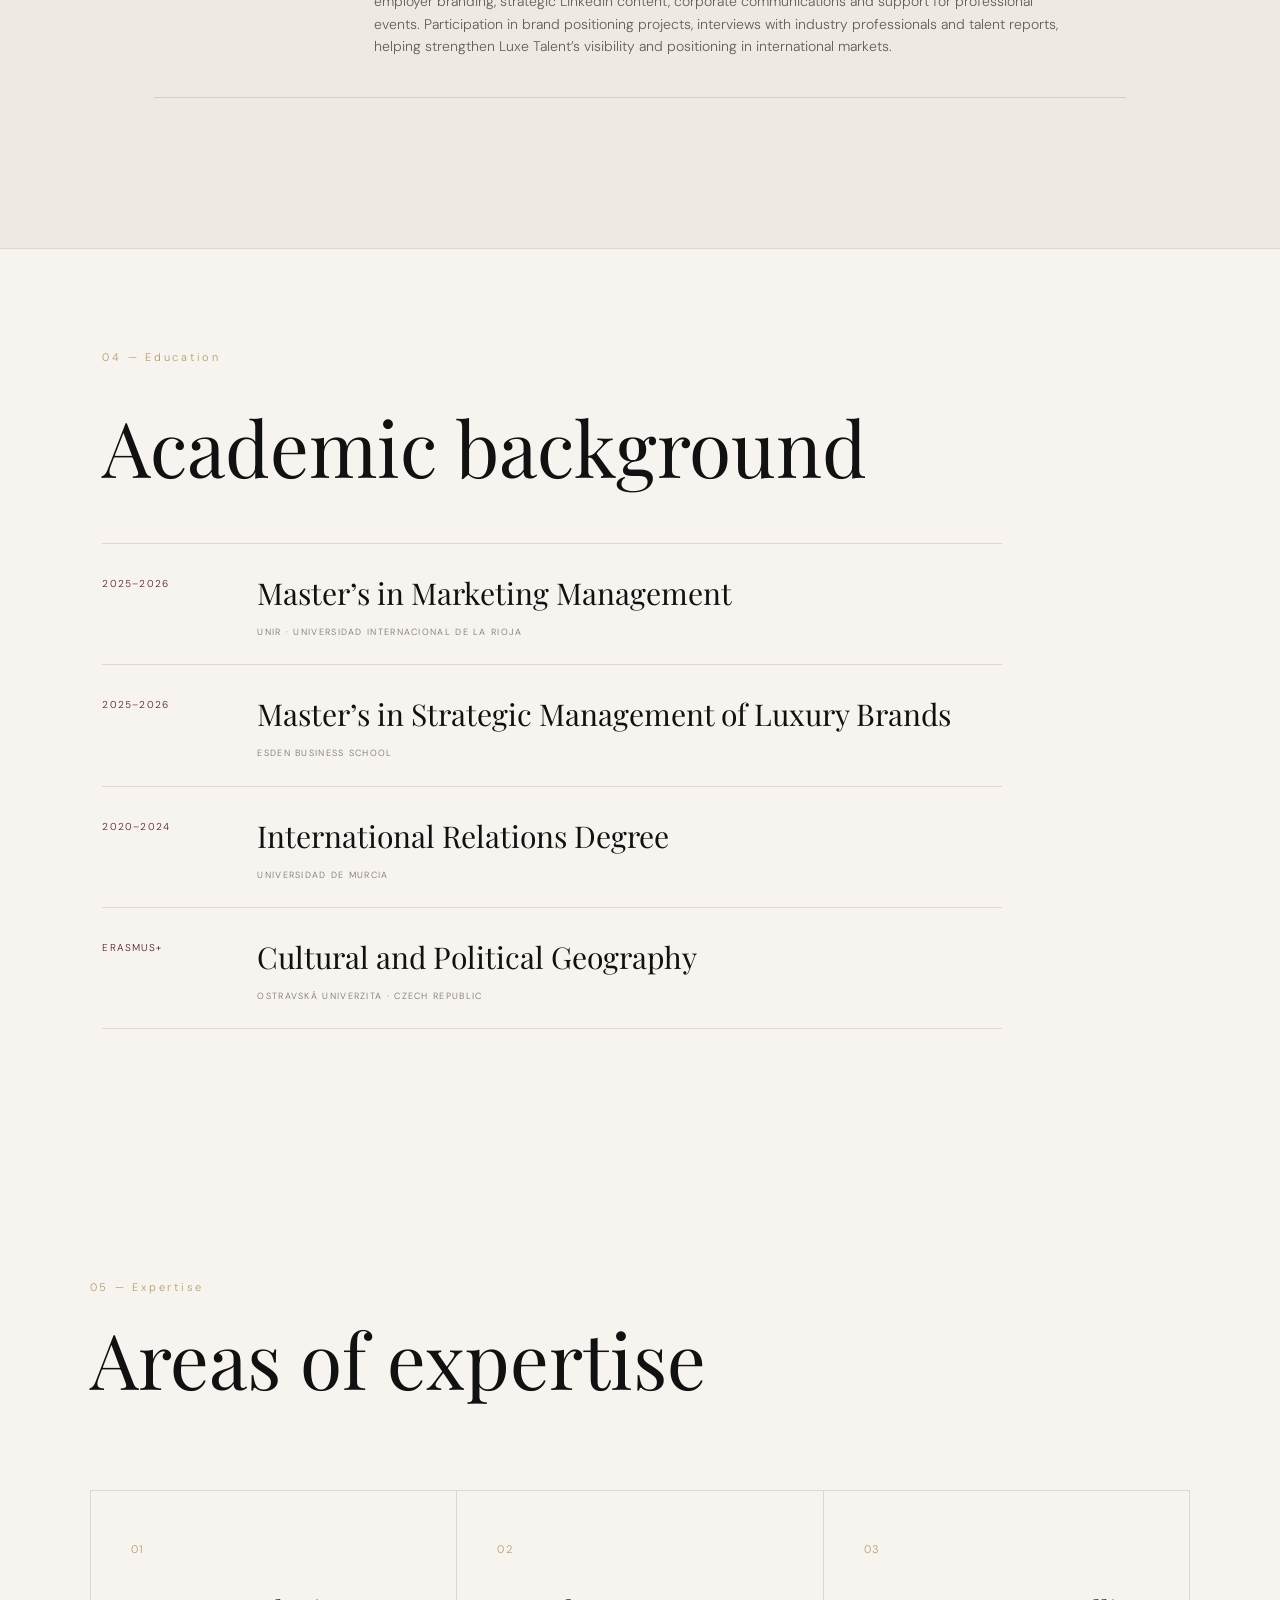
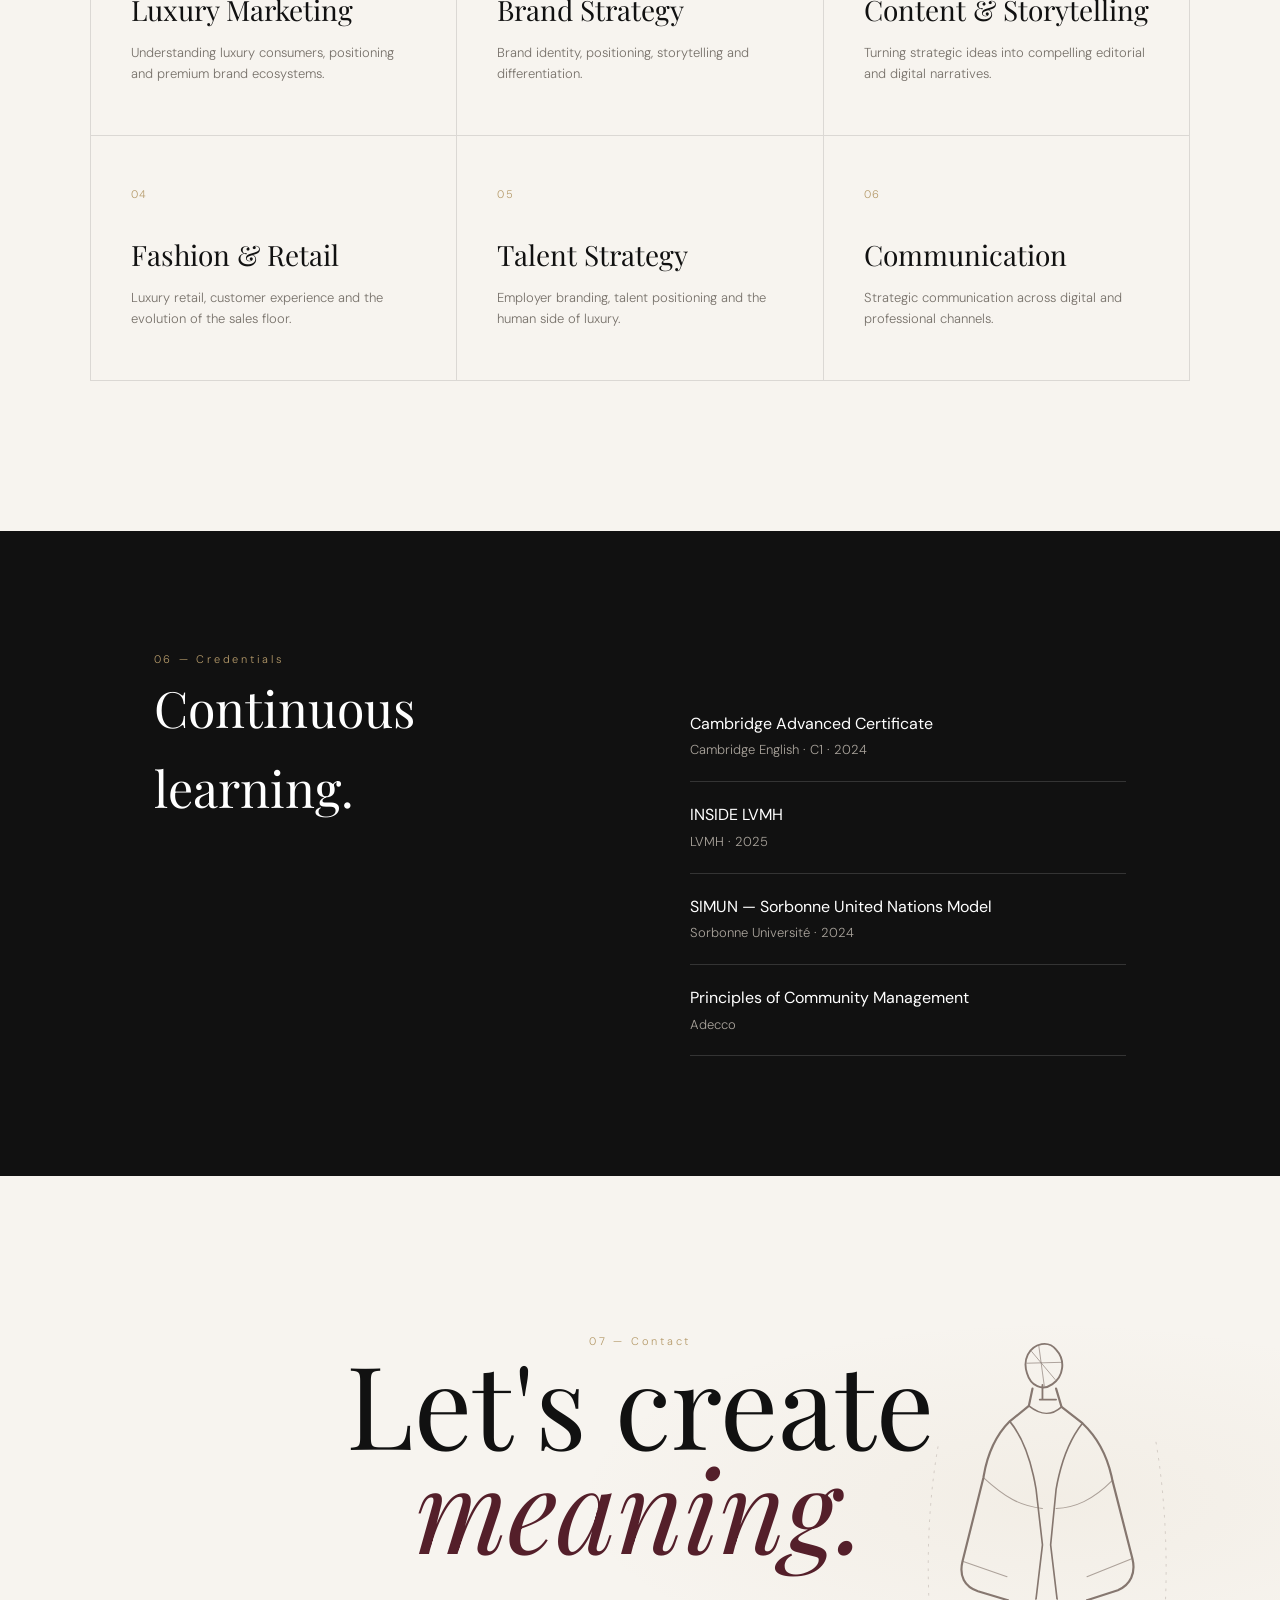
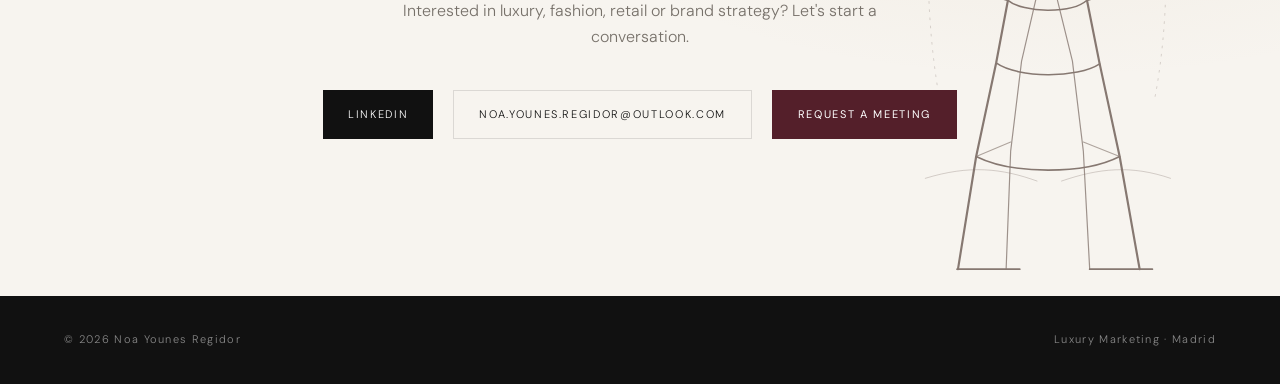
==== commit 696e1502: "Add FashionUnited salary study coverage to Selected Work" ====
--- a/index.html
+++ b/index.html
@@ -138,6 +138,11 @@
   <p>Industry coverage drawing on Luxe Talent’s 2026 salary study and the changing recruitment landscape in luxury retail.</p>
 </article>
 <article class="press-item reveal">
+  <div class="press-meta"><span>FashionUnited</span><span>France · April 2026</span><span class="press-badge">Luxe Talent study</span></div>
+  <h3><a href="https://fashionunited.fr/actualite/business/etude-salariale-2026-ce-que-revele-le-marche-de-lemploi-mode-luxe-et-retail-en-france/2026041541376" target="_blank" rel="noopener noreferrer">Étude salariale 2026 : ce que révèle le marché de l’emploi mode, luxe et retail en France</a></h3>
+  <p>FashionUnited’s coverage of Luxe Talent’s 2026 salary study and the French fashion, luxury and retail job market.</p>
+</article>
+<article class="press-item reveal">
   <div class="press-meta"><span>Journal du Luxe</span><span>France · April 2026</span><span class="press-badge">Luxe Talent study</span></div>
   <h3><a href="https://www.journalduluxe.fr/fr/business/etude-luxe-penurie-talents-salaires-strategies-recrutement" target="_blank" rel="noopener noreferrer">Étude : dans le luxe, la pénurie de talents redéfinit les salaires et les stratégies de recrutement</a></h3>
   <p>Editorial coverage of Luxe Talent’s 2026 salary study, highlighting hard-to-recruit profiles and changes in luxury hiring.</p>
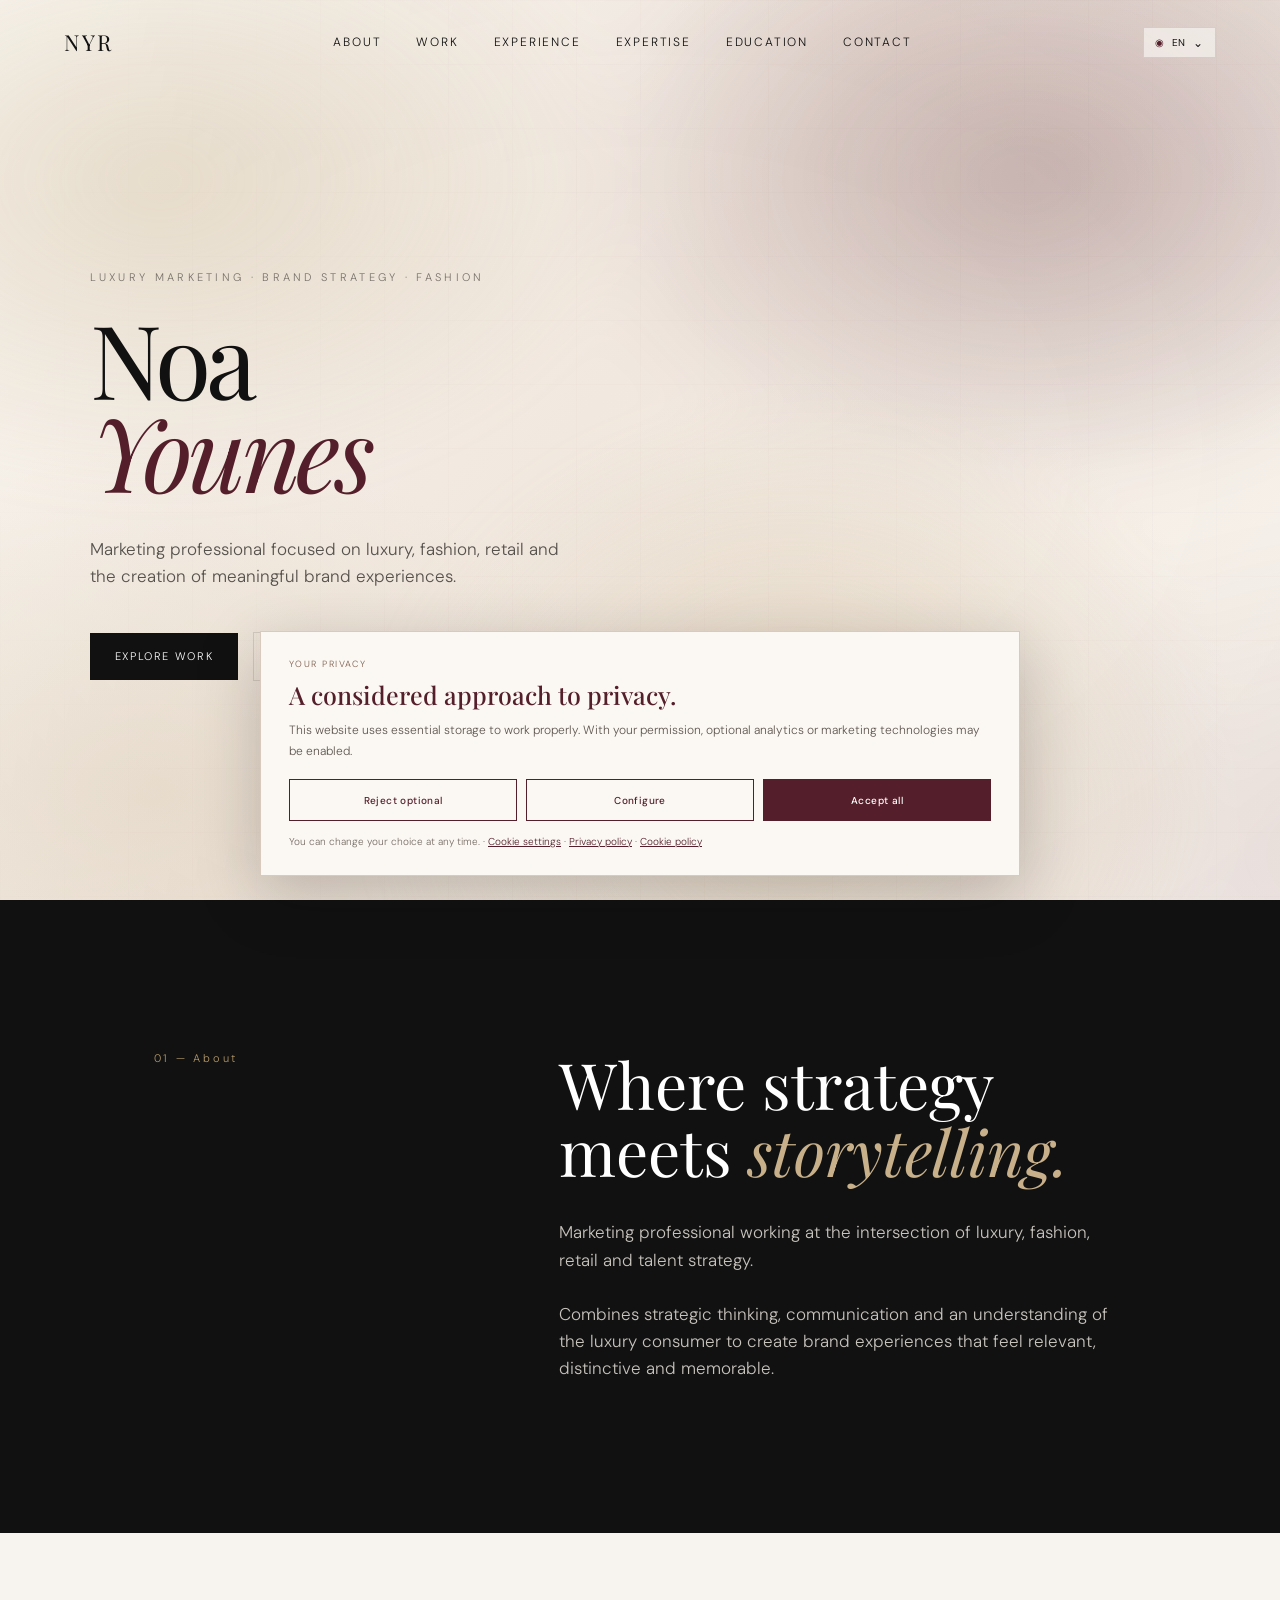
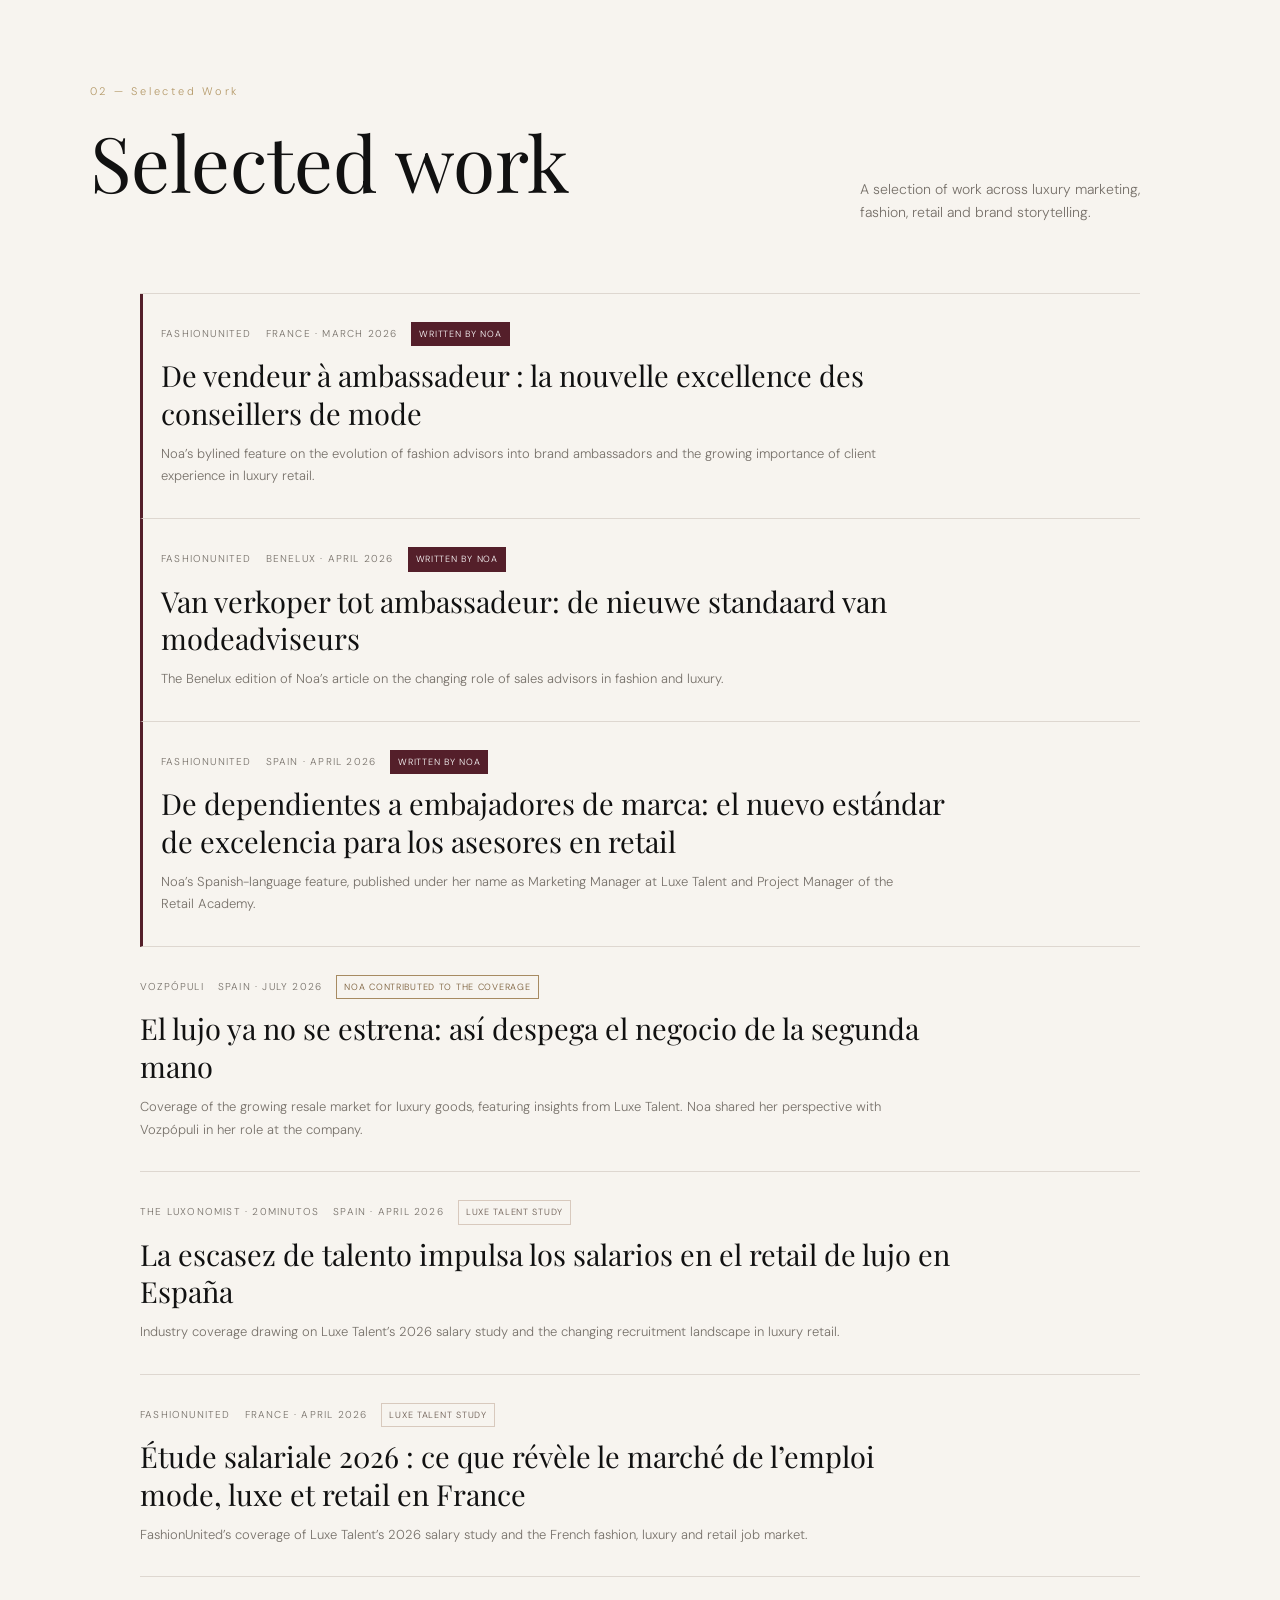
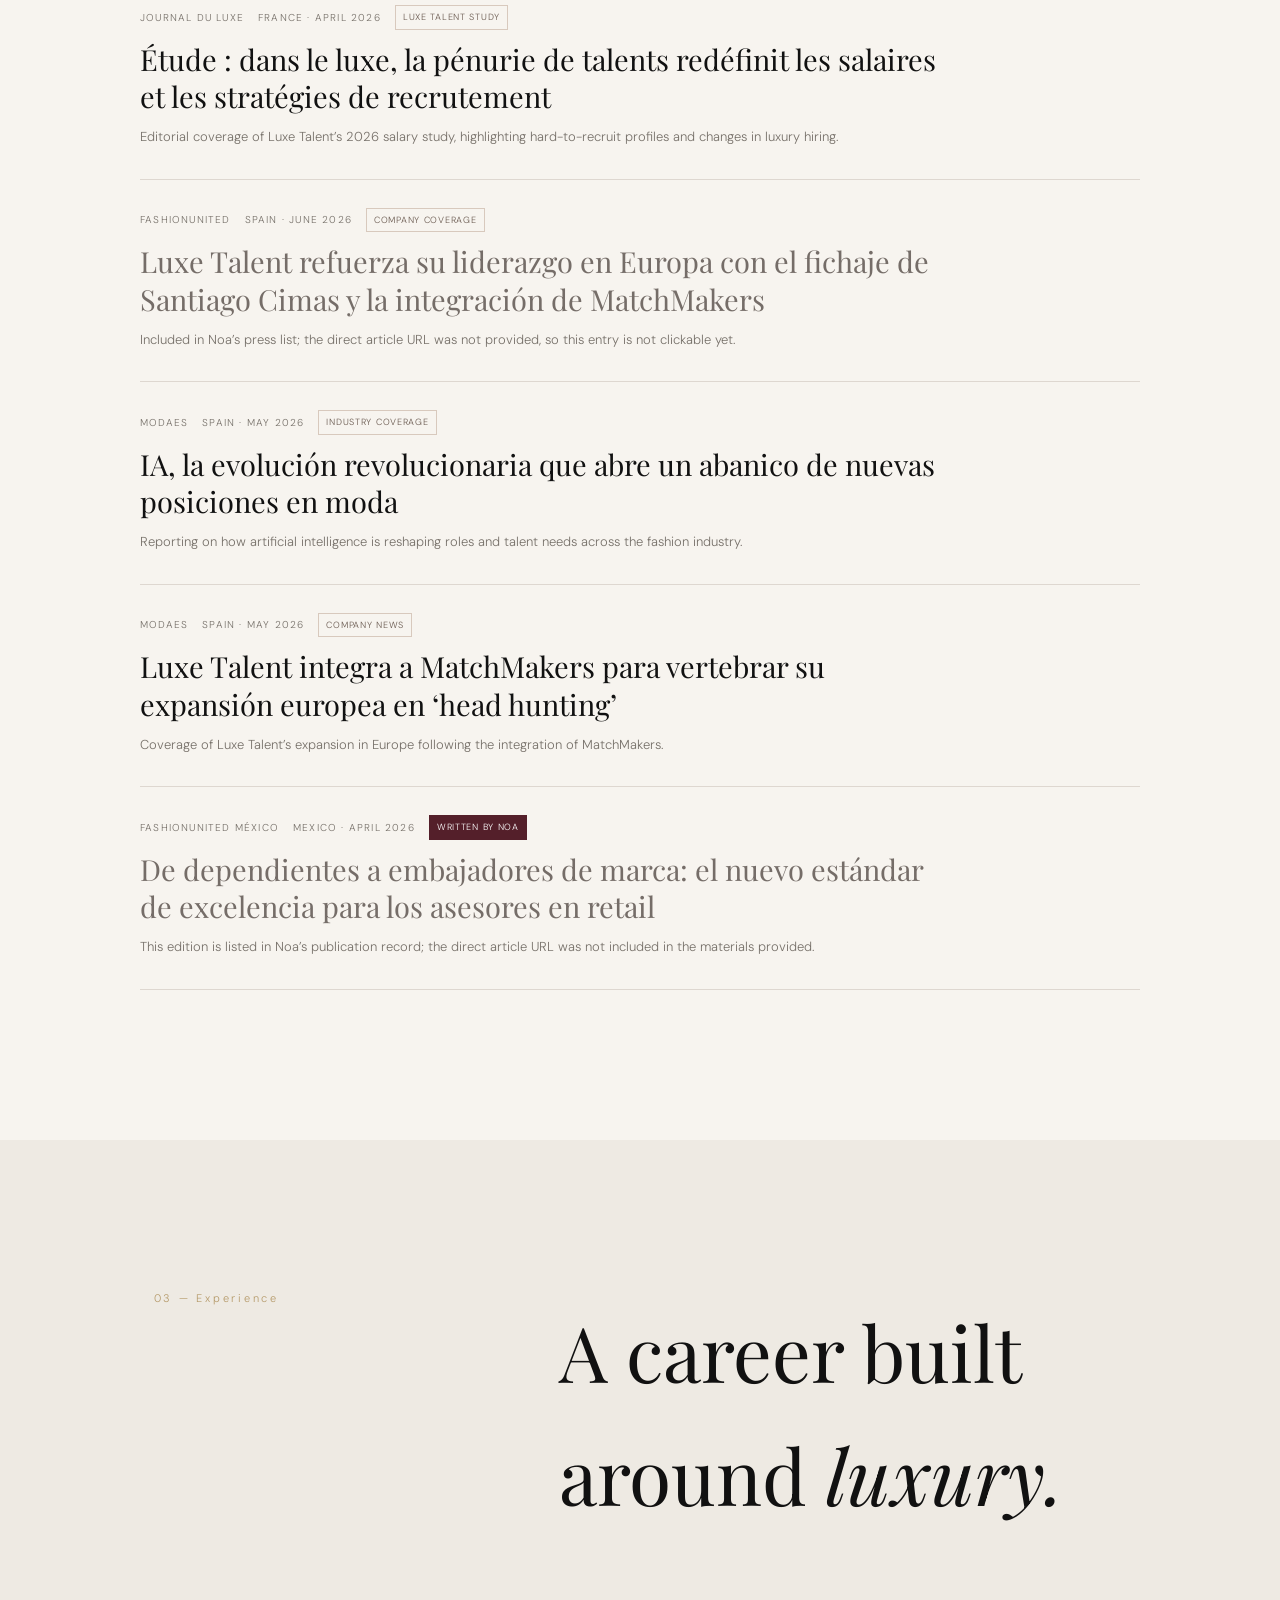
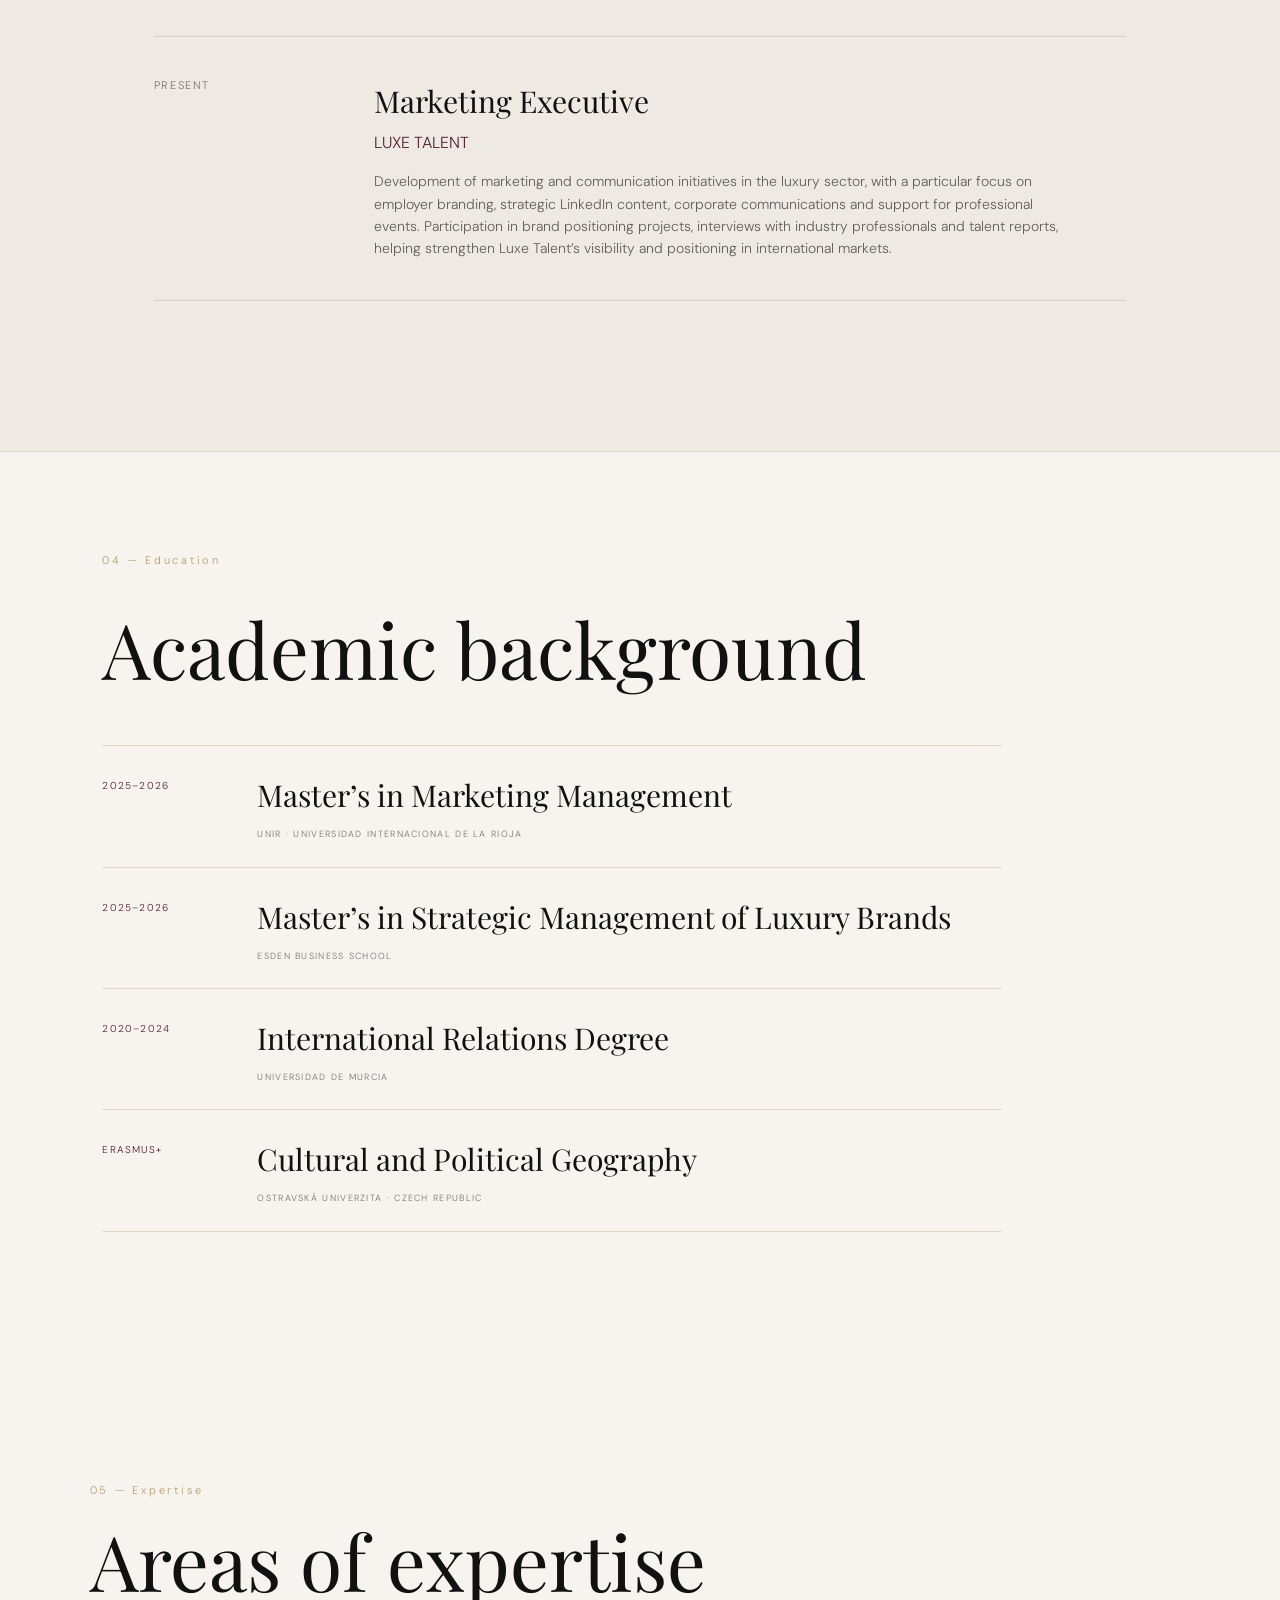
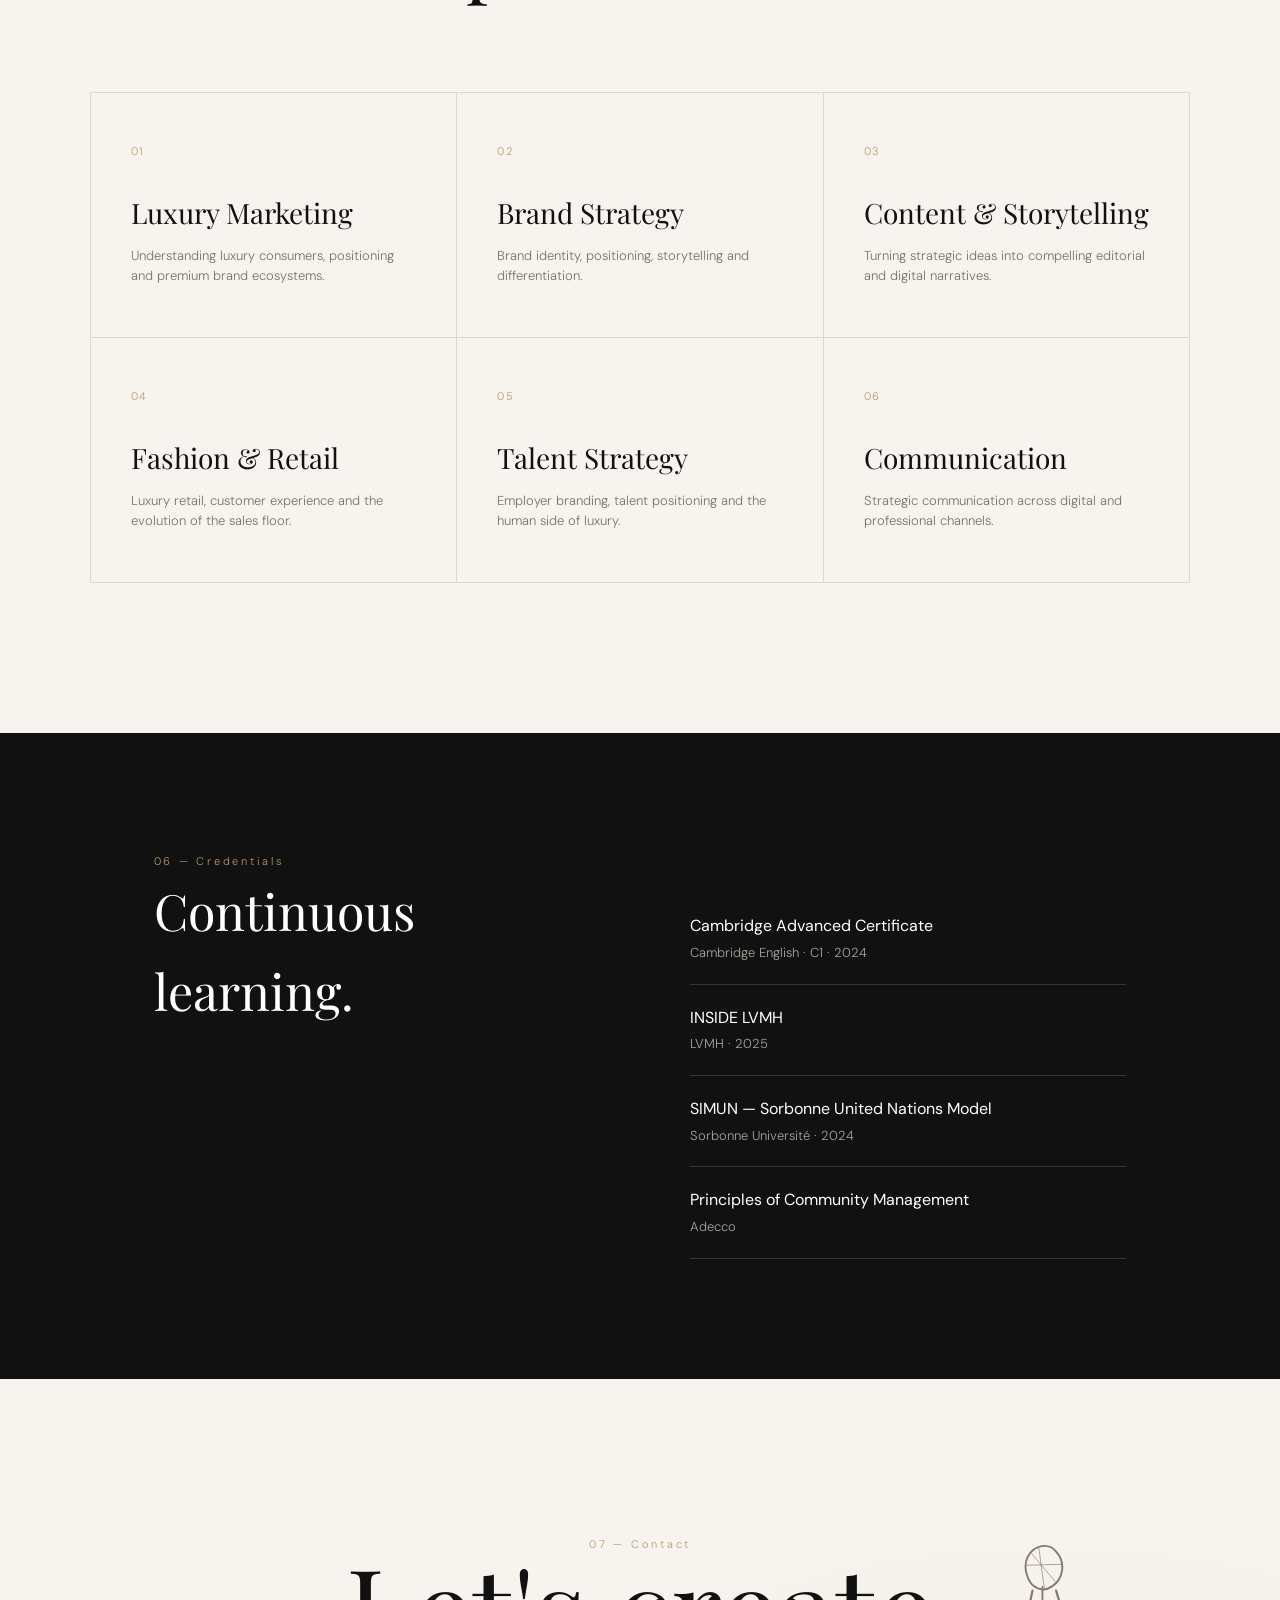
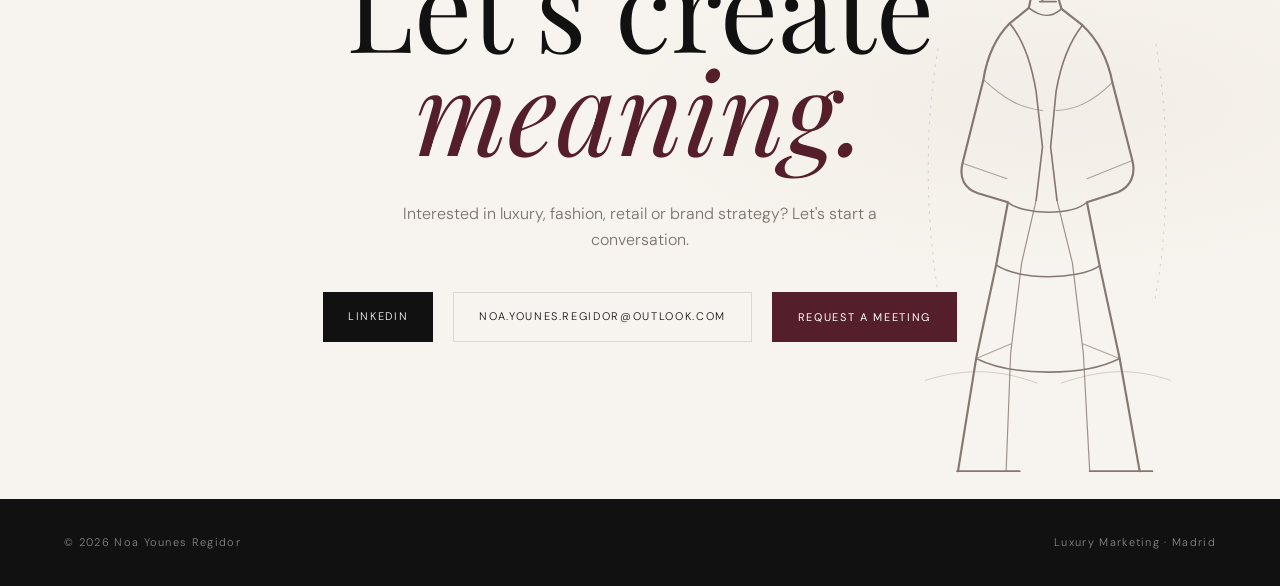
==== commit 0034d807: "Include FashionUnited June press coverage in Selected Work" ====
--- a/index.html
+++ b/index.html
@@ -147,6 +147,11 @@
   <h3><a href="https://www.journalduluxe.fr/fr/business/etude-luxe-penurie-talents-salaires-strategies-recrutement" target="_blank" rel="noopener noreferrer">Étude : dans le luxe, la pénurie de talents redéfinit les salaires et les stratégies de recrutement</a></h3>
   <p>Editorial coverage of Luxe Talent’s 2026 salary study, highlighting hard-to-recruit profiles and changes in luxury hiring.</p>
 </article>
+<article class="press-item press-pending reveal">
+  <div class="press-meta"><span>FashionUnited</span><span>Spain · June 2026</span><span class="press-badge">Company coverage</span></div>
+  <h3>Luxe Talent refuerza su liderazgo en Europa con el fichaje de Santiago Cimas y la integración de MatchMakers</h3>
+  <p>Included in Noa’s press list; the direct article URL was not provided, so this entry is not clickable yet.</p>
+</article>
 <article class="press-item reveal">
   <div class="press-meta"><span>Modaes</span><span>Spain · May 2026</span><span class="press-badge">Industry coverage</span></div>
   <h3><a href="https://www.modaes.com/tendencias/ia-la-evolucion-revolucionaria-que-abre-un-abanico-de-nuevas-posiciones-en-moda" target="_blank" rel="noopener noreferrer">IA, la evolución revolucionaria que abre un abanico de nuevas posiciones en moda</a></h3>
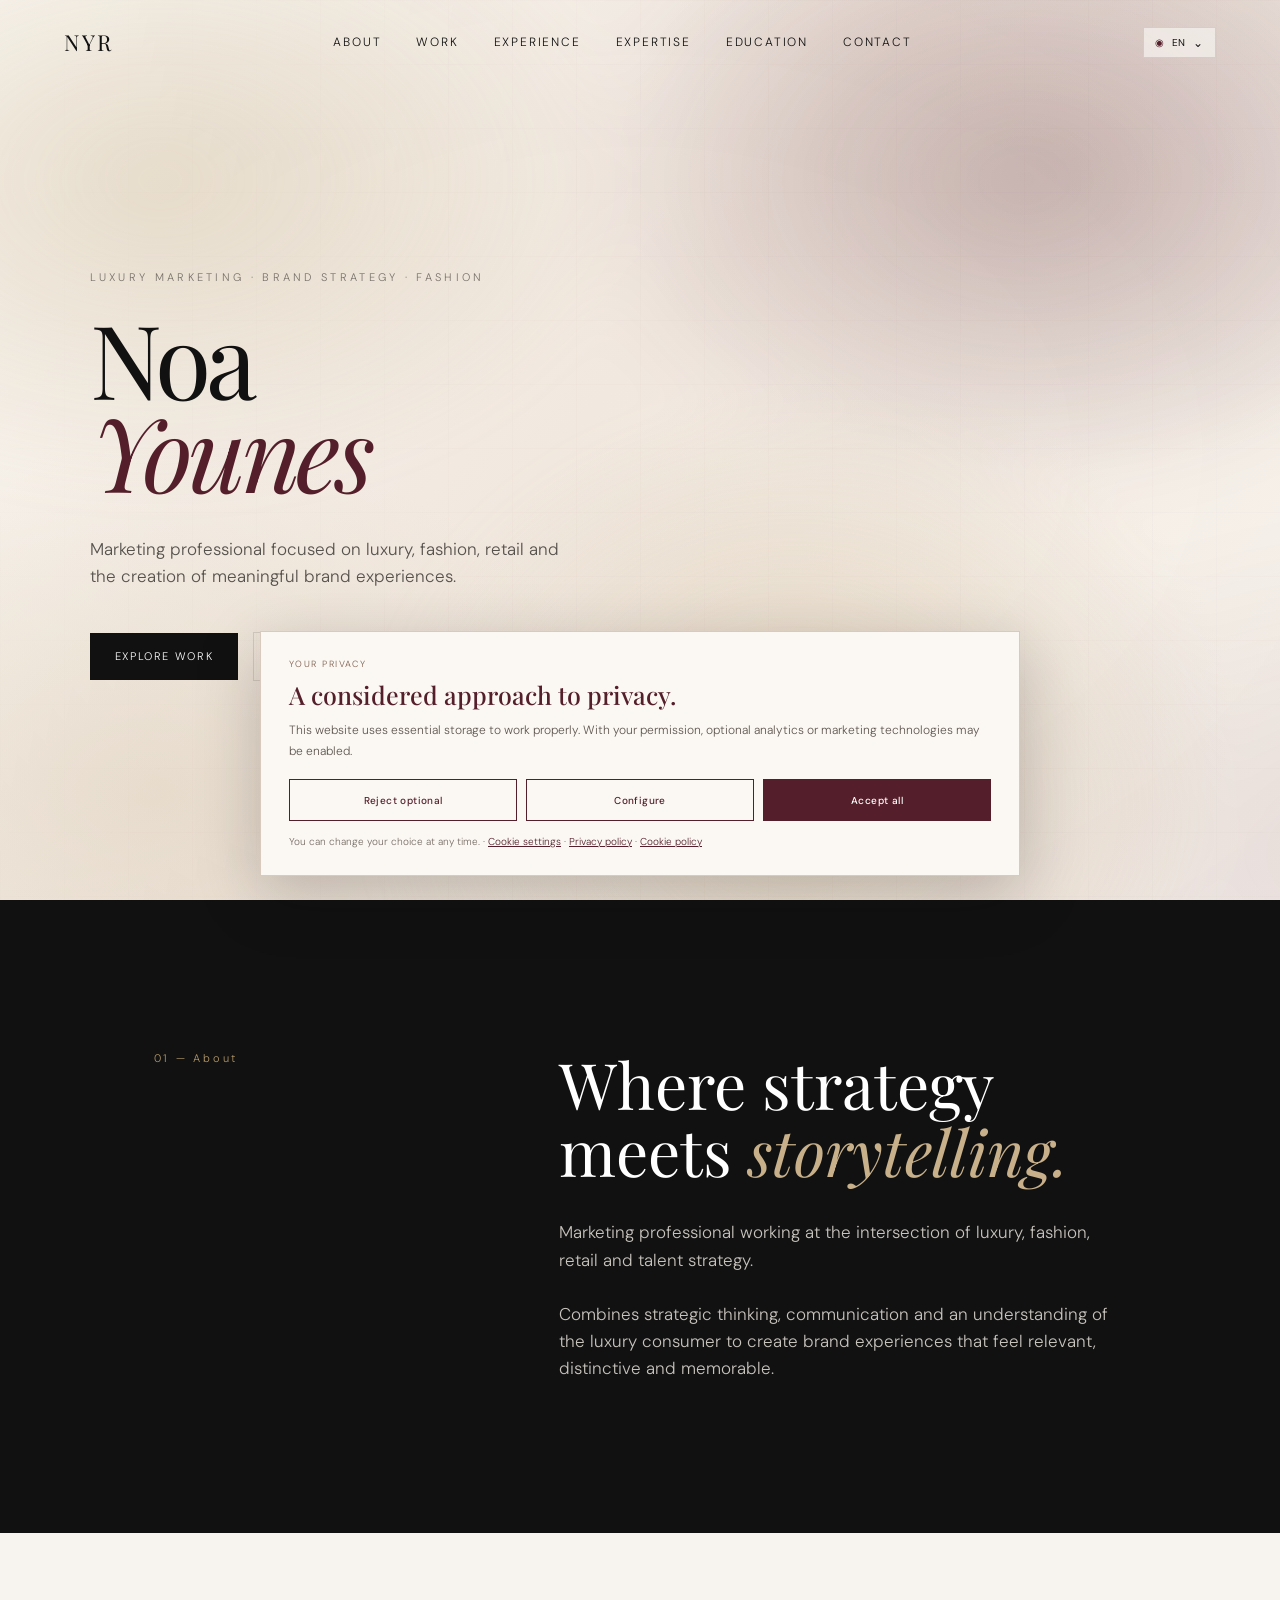
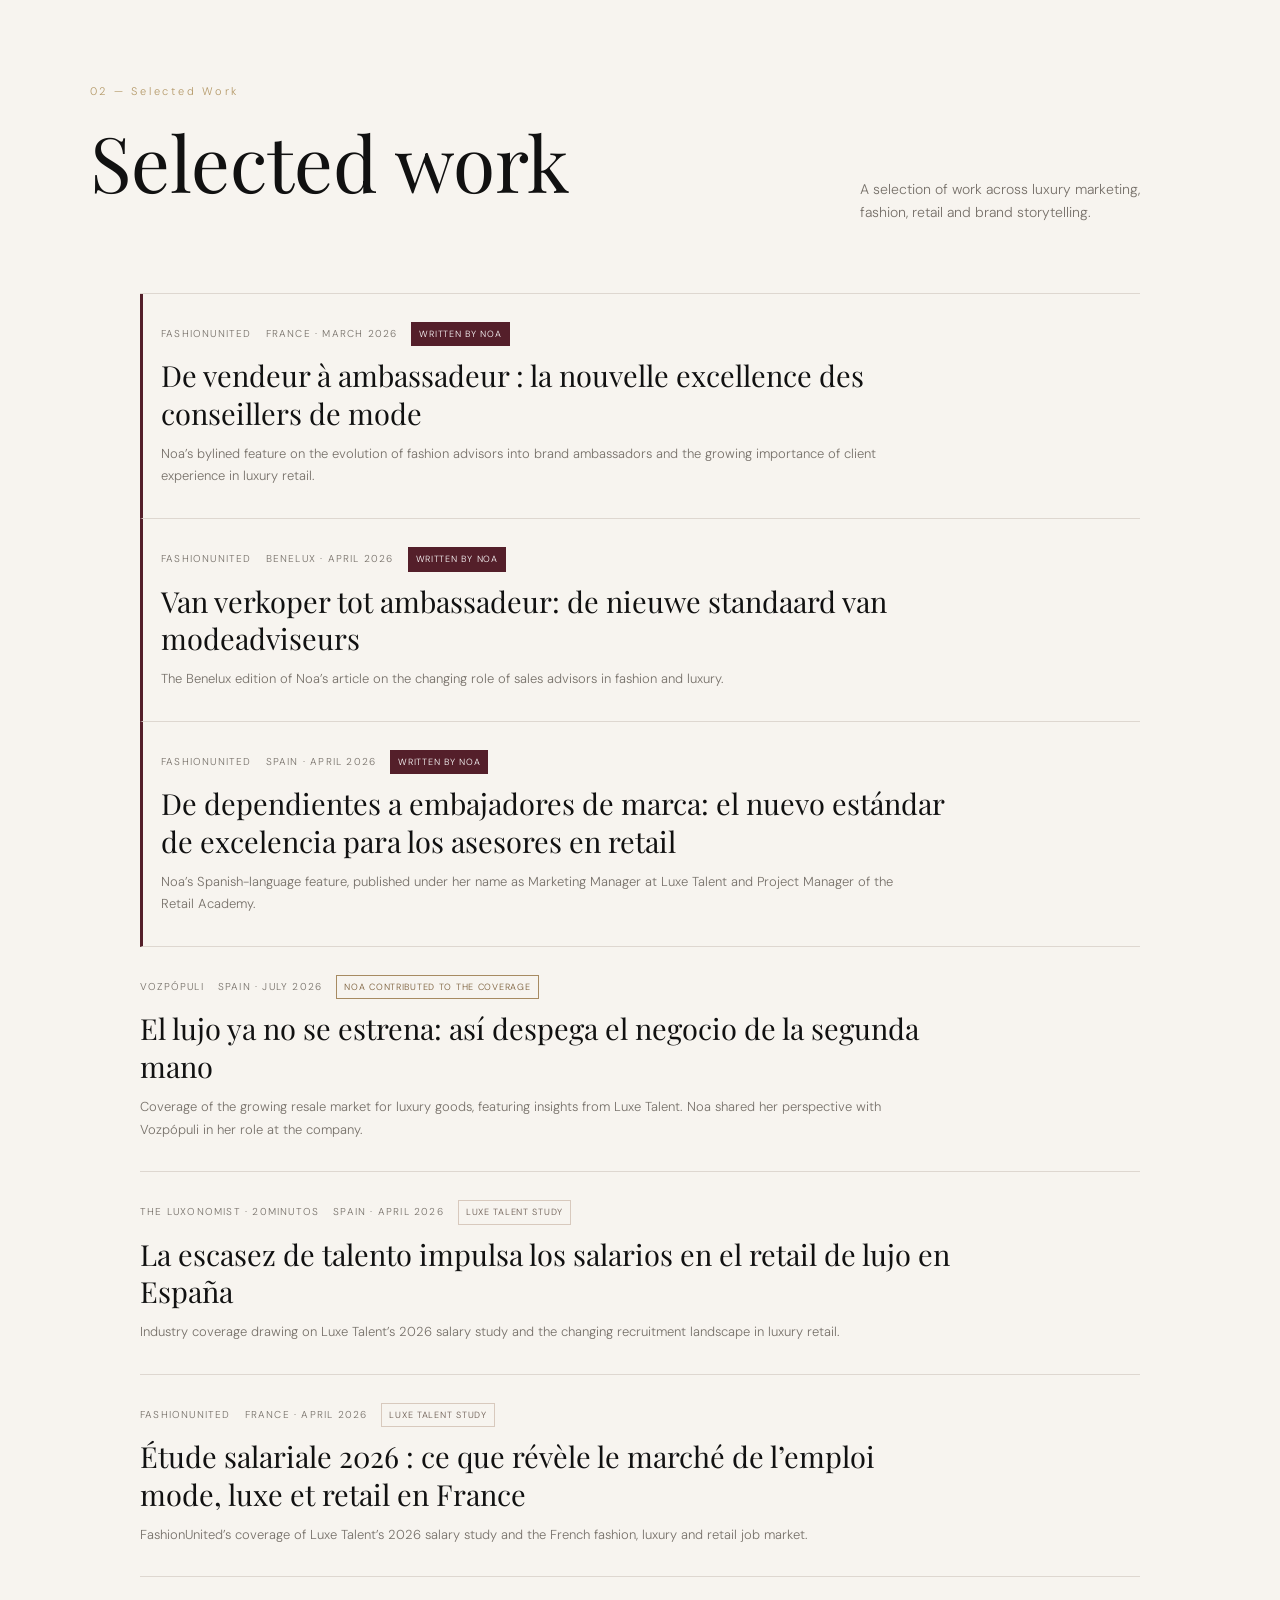
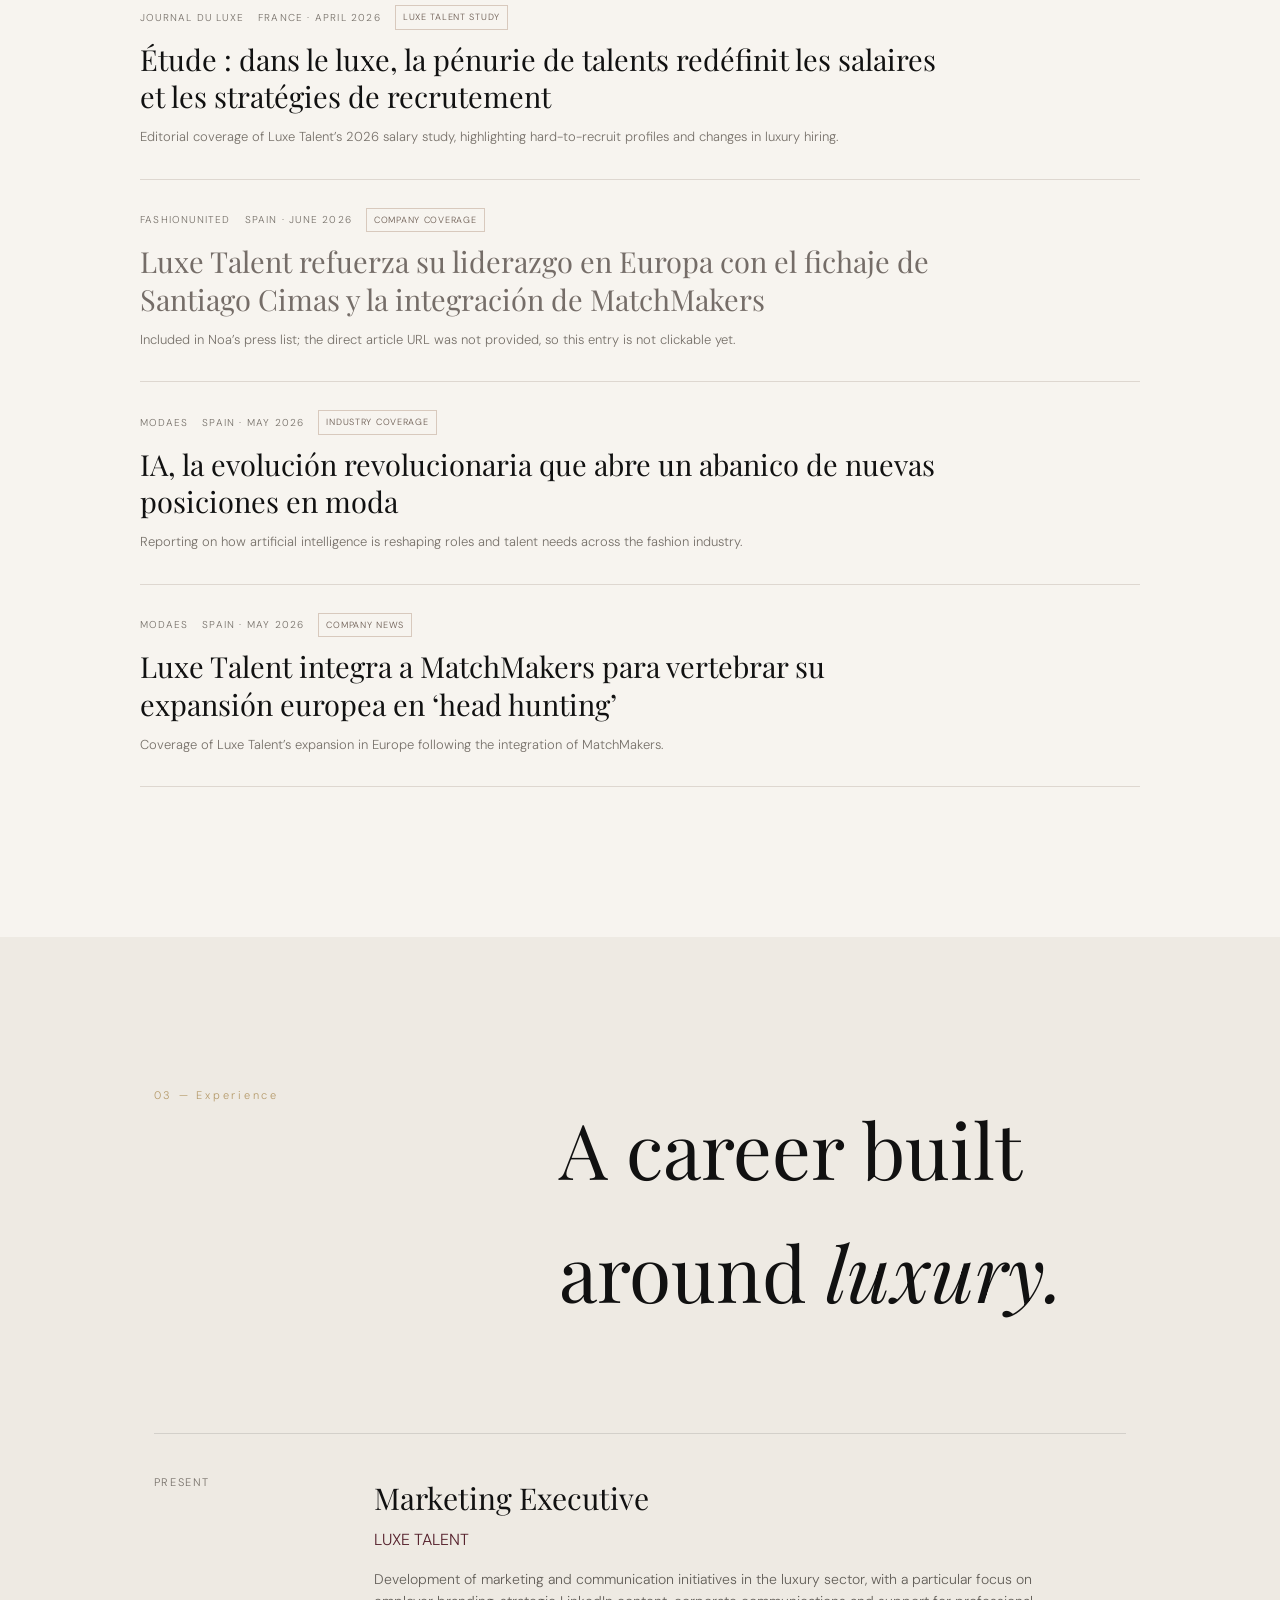
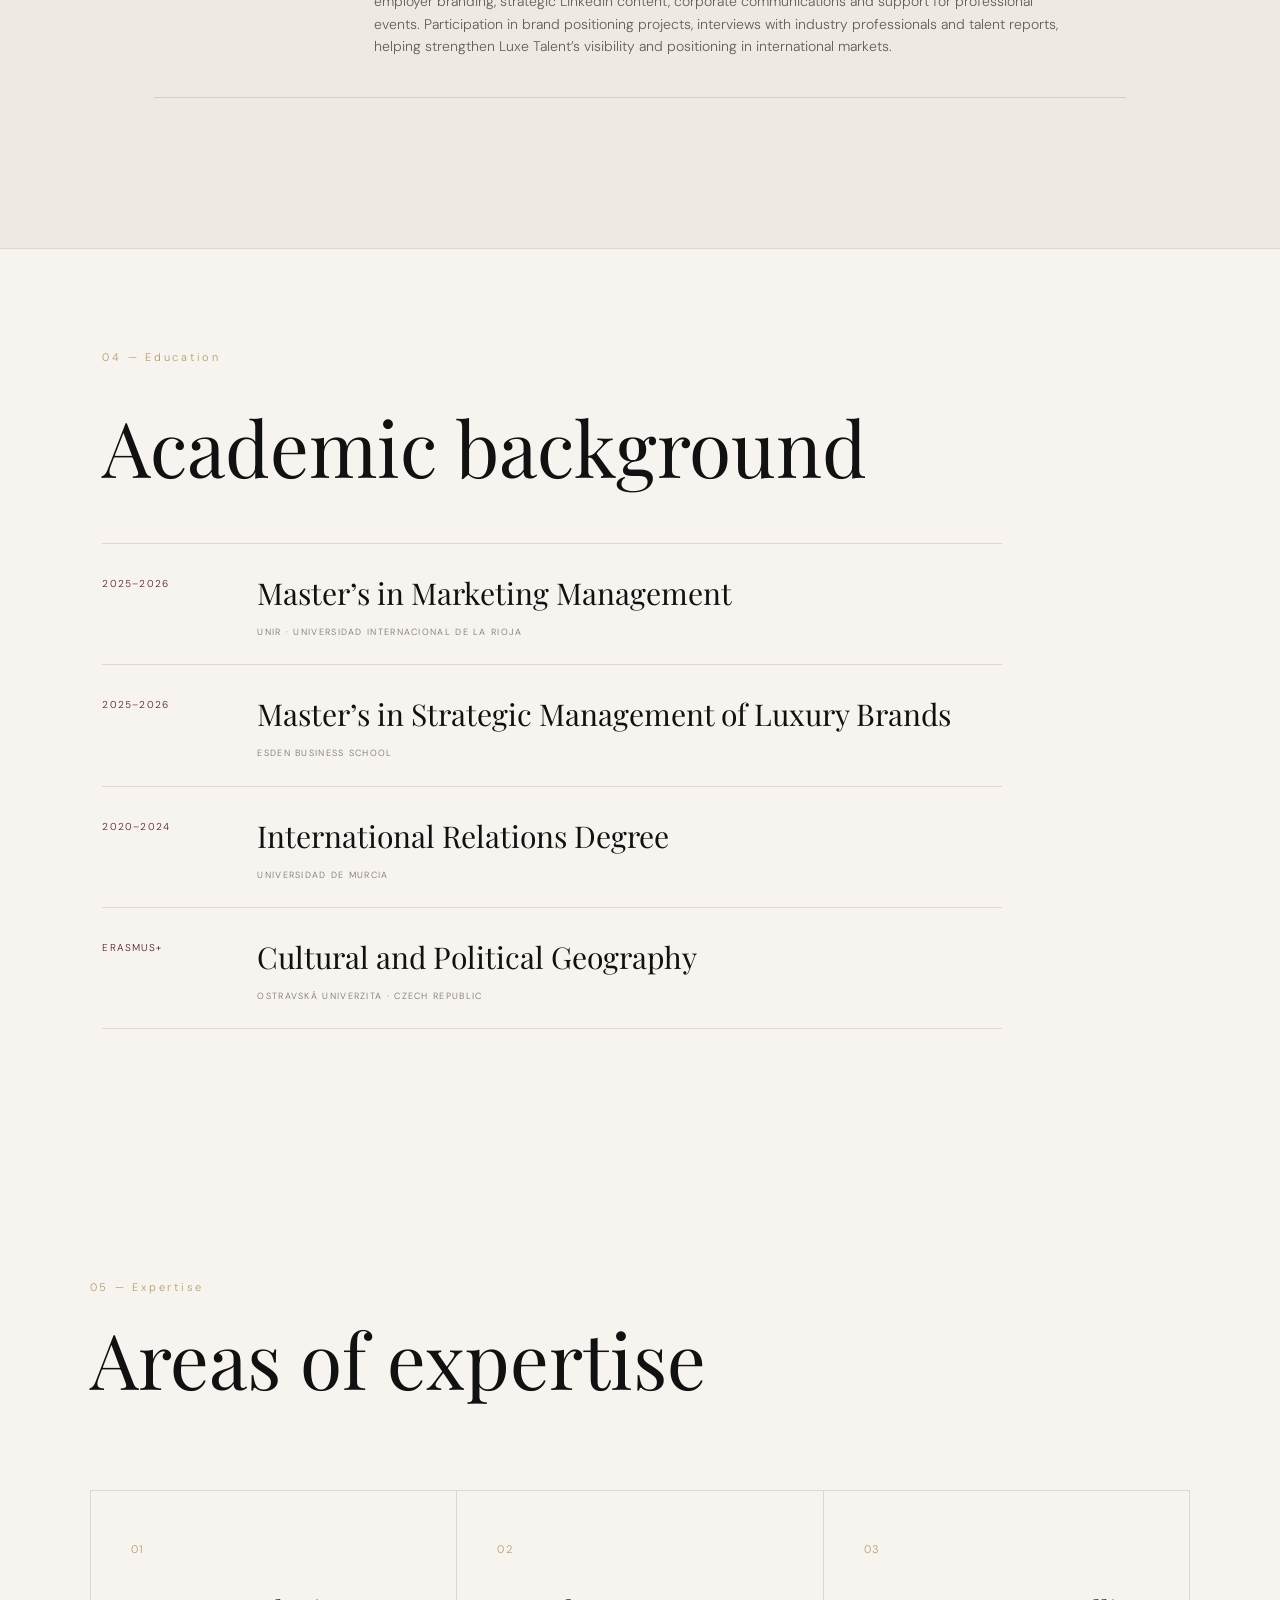
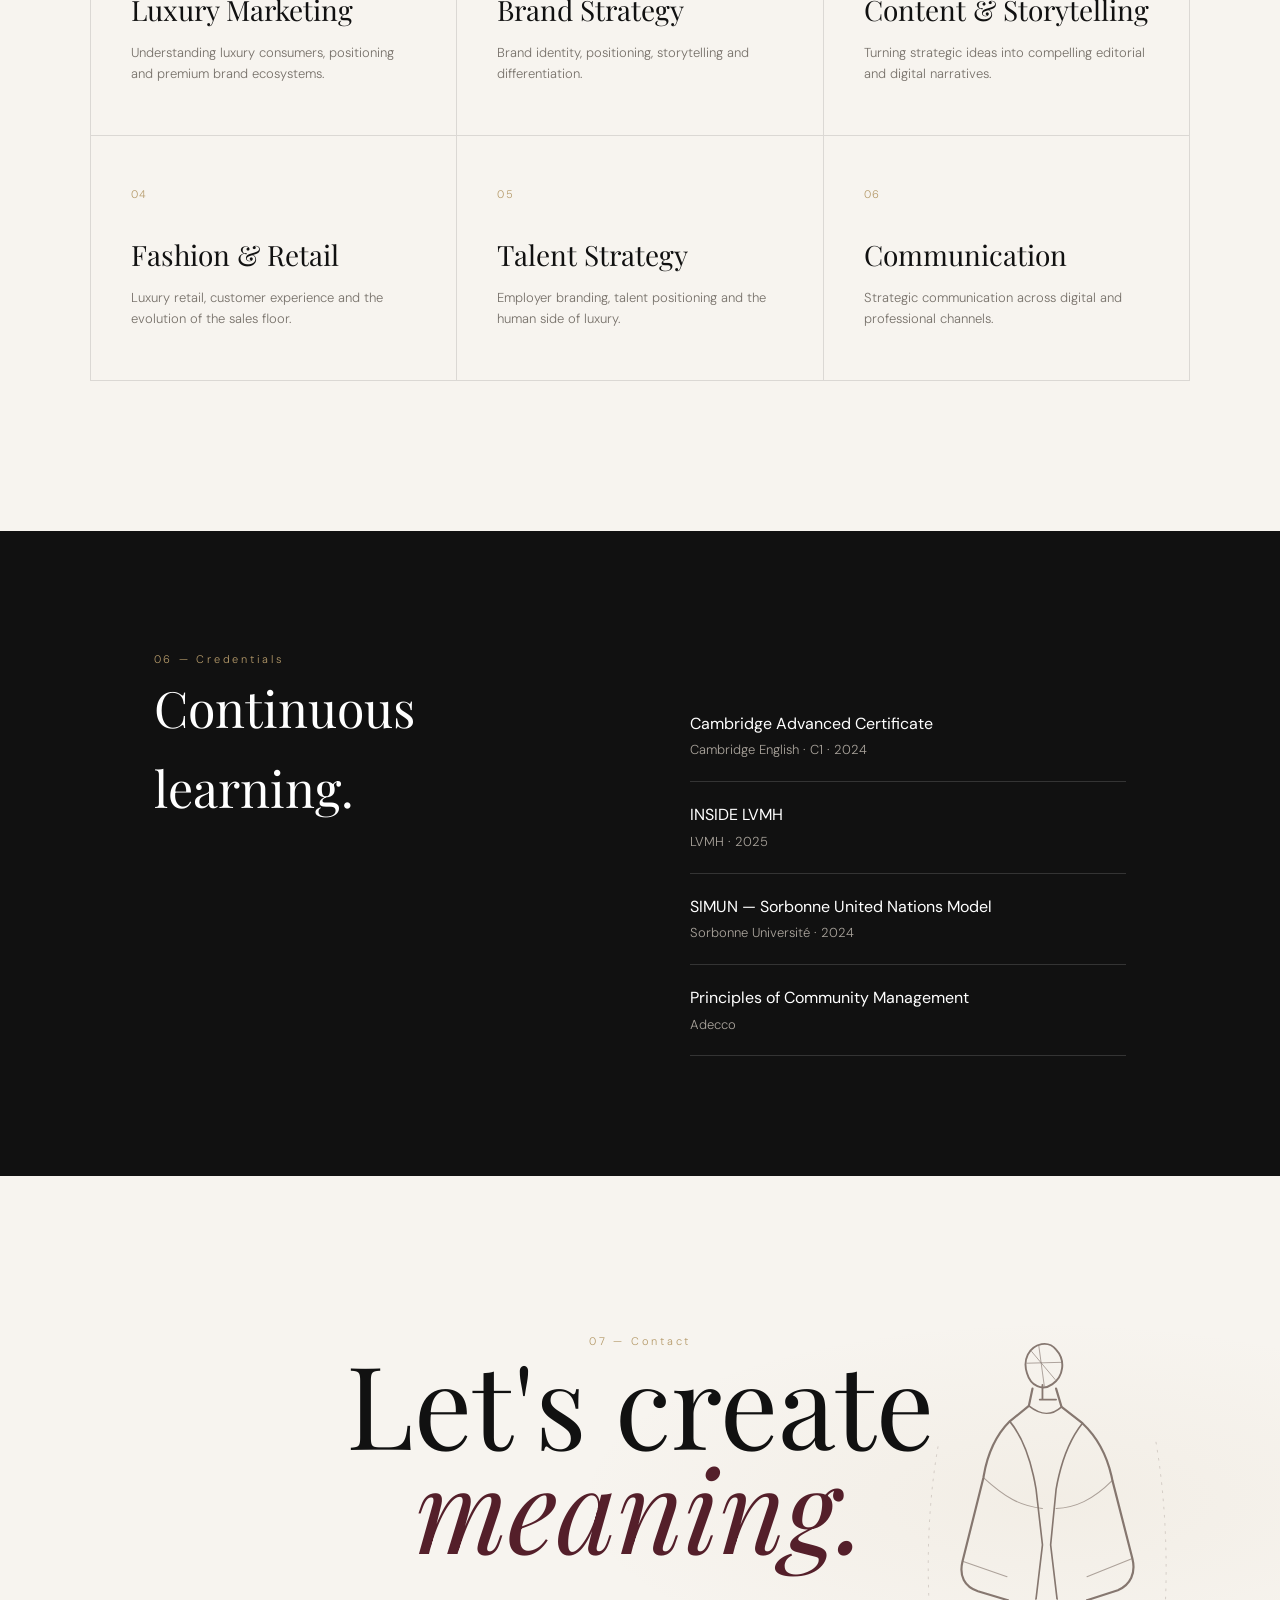
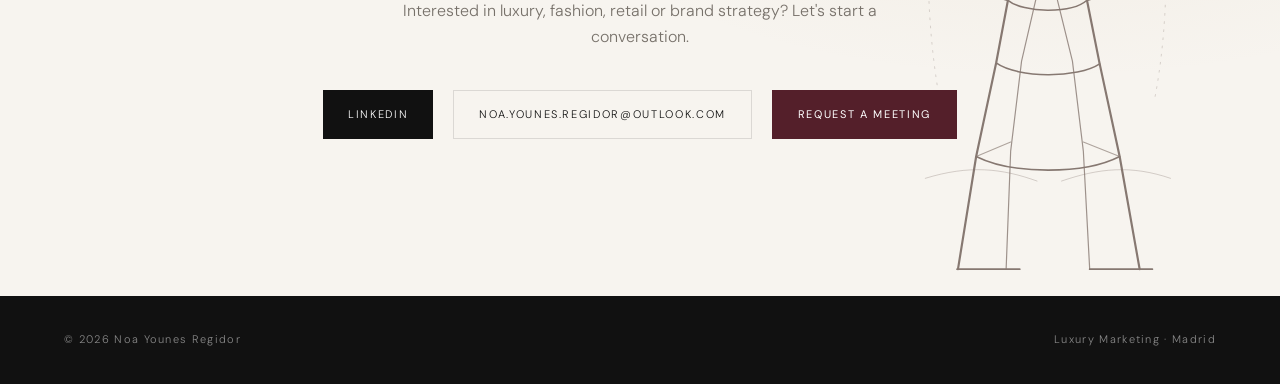
==== commit ed85170a: "Remove duplicate Mexico article and mark press descriptions for translation" ====
--- a/index.html
+++ b/index.html
@@ -115,57 +115,52 @@
 <article class="press-item press-featured reveal">
   <div class="press-meta"><span>FashionUnited</span><span>France · March 2026</span><span class="press-badge press-badge-author">Written by Noa</span></div>
   <h3><a href="https://fashionunited.fr/actualite/retail/de-vendeur-a-ambassadeur-la-nouvelle-excellence-des-conseillers-de-mode/2026033041189" target="_blank" rel="noopener noreferrer">De vendeur à ambassadeur : la nouvelle excellence des conseillers de mode</a></h3>
-  <p>Noa’s bylined feature on the evolution of fashion advisors into brand ambassadors and the growing importance of client experience in luxury retail.</p>
+  <p data-press-desc="press_1">Noa’s bylined feature on the evolution of fashion advisors into brand ambassadors and the growing importance of client experience in luxury retail.</p>
 </article>
 <article class="press-item press-featured reveal">
   <div class="press-meta"><span>FashionUnited</span><span>Benelux · April 2026</span><span class="press-badge press-badge-author">Written by Noa</span></div>
   <h3><a href="https://fashionunited.nl/nieuws/retail/van-verkoper-tot-ambassadeur-de-nieuwe-standaard-van-modeadviseurs/2026040868515" target="_blank" rel="noopener noreferrer">Van verkoper tot ambassadeur: de nieuwe standaard van modeadviseurs</a></h3>
-  <p>The Benelux edition of Noa’s article on the changing role of sales advisors in fashion and luxury.</p>
+  <p data-press-desc="press_2">The Benelux edition of Noa’s article on the changing role of sales advisors in fashion and luxury.</p>
 </article>
 <article class="press-item press-featured reveal">
   <div class="press-meta"><span>FashionUnited</span><span>Spain · April 2026</span><span class="press-badge press-badge-author">Written by Noa</span></div>
   <h3><a href="https://fashionunited.es/noticias/retail/de-dependientes-a-embajadores-de-marca-el-nuevo-estandar-de-excelencia-para-los-asesores-en-retail/2026041548985" target="_blank" rel="noopener noreferrer">De dependientes a embajadores de marca: el nuevo estándar de excelencia para los asesores en retail</a></h3>
-  <p>Noa’s Spanish-language feature, published under her name as Marketing Manager at Luxe Talent and Project Manager of the Retail Academy.</p>
+  <p data-press-desc="press_3">Noa’s Spanish-language feature, published under her name as Marketing Manager at Luxe Talent and Project Manager of the Retail Academy.</p>
 </article>
 <article class="press-item reveal">
   <div class="press-meta"><span>Vozpópuli</span><span>Spain · July 2026</span><span class="press-badge press-badge-mention">Noa contributed to the coverage</span></div>
   <h3><a href="https://www.vozpopuli.com/economia/distribucion/el-lujo-ya-no-se-estrena-asi-despega-el-negocio-de-la-segunda-mano.html" target="_blank" rel="noopener noreferrer">El lujo ya no se estrena: así despega el negocio de la segunda mano</a></h3>
-  <p>Coverage of the growing resale market for luxury goods, featuring insights from Luxe Talent. Noa shared her perspective with Vozpópuli in her role at the company.</p>
+  <p data-press-desc="press_4">Coverage of the growing resale market for luxury goods, featuring insights from Luxe Talent. Noa shared her perspective with Vozpópuli in her role at the company.</p>
 </article>
 <article class="press-item reveal">
   <div class="press-meta"><span>The Luxonomist · 20minutos</span><span>Spain · April 2026</span><span class="press-badge">Luxe Talent study</span></div>
   <h3><a href="https://www.20minutos.es/theluxonomist/empresas/escasez-talento-impulsa-los-salarios-retail-lujo-espana_7005201_0.html" target="_blank" rel="noopener noreferrer">La escasez de talento impulsa los salarios en el retail de lujo en España</a></h3>
-  <p>Industry coverage drawing on Luxe Talent’s 2026 salary study and the changing recruitment landscape in luxury retail.</p>
+  <p data-press-desc="press_5">Industry coverage drawing on Luxe Talent’s 2026 salary study and the changing recruitment landscape in luxury retail.</p>
 </article>
 <article class="press-item reveal">
   <div class="press-meta"><span>FashionUnited</span><span>France · April 2026</span><span class="press-badge">Luxe Talent study</span></div>
   <h3><a href="https://fashionunited.fr/actualite/business/etude-salariale-2026-ce-que-revele-le-marche-de-lemploi-mode-luxe-et-retail-en-france/2026041541376" target="_blank" rel="noopener noreferrer">Étude salariale 2026 : ce que révèle le marché de l’emploi mode, luxe et retail en France</a></h3>
-  <p>FashionUnited’s coverage of Luxe Talent’s 2026 salary study and the French fashion, luxury and retail job market.</p>
+  <p data-press-desc="press_6">FashionUnited’s coverage of Luxe Talent’s 2026 salary study and the French fashion, luxury and retail job market.</p>
 </article>
 <article class="press-item reveal">
   <div class="press-meta"><span>Journal du Luxe</span><span>France · April 2026</span><span class="press-badge">Luxe Talent study</span></div>
   <h3><a href="https://www.journalduluxe.fr/fr/business/etude-luxe-penurie-talents-salaires-strategies-recrutement" target="_blank" rel="noopener noreferrer">Étude : dans le luxe, la pénurie de talents redéfinit les salaires et les stratégies de recrutement</a></h3>
-  <p>Editorial coverage of Luxe Talent’s 2026 salary study, highlighting hard-to-recruit profiles and changes in luxury hiring.</p>
+  <p data-press-desc="press_7">Editorial coverage of Luxe Talent’s 2026 salary study, highlighting hard-to-recruit profiles and changes in luxury hiring.</p>
 </article>
 <article class="press-item press-pending reveal">
   <div class="press-meta"><span>FashionUnited</span><span>Spain · June 2026</span><span class="press-badge">Company coverage</span></div>
   <h3>Luxe Talent refuerza su liderazgo en Europa con el fichaje de Santiago Cimas y la integración de MatchMakers</h3>
-  <p>Included in Noa’s press list; the direct article URL was not provided, so this entry is not clickable yet.</p>
+  <p data-press-desc="press_8">Included in Noa’s press list; the direct article URL was not provided, so this entry is not clickable yet.</p>
 </article>
 <article class="press-item reveal">
   <div class="press-meta"><span>Modaes</span><span>Spain · May 2026</span><span class="press-badge">Industry coverage</span></div>
   <h3><a href="https://www.modaes.com/tendencias/ia-la-evolucion-revolucionaria-que-abre-un-abanico-de-nuevas-posiciones-en-moda" target="_blank" rel="noopener noreferrer">IA, la evolución revolucionaria que abre un abanico de nuevas posiciones en moda</a></h3>
-  <p>Reporting on how artificial intelligence is reshaping roles and talent needs across the fashion industry.</p>
+  <p data-press-desc="press_9">Reporting on how artificial intelligence is reshaping roles and talent needs across the fashion industry.</p>
 </article>
 <article class="press-item reveal">
   <div class="press-meta"><span>Modaes</span><span>Spain · May 2026</span><span class="press-badge">Company news</span></div>
   <h3><a href="https://www.modaes.com/equipamiento/luxe-talent-integra-a-matchmakers-para-vertebrar-su-expansion-europea-en-head-hunting" target="_blank" rel="noopener noreferrer">Luxe Talent integra a MatchMakers para vertebrar su expansión europea en ‘head hunting’</a></h3>
-  <p>Coverage of Luxe Talent’s expansion in Europe following the integration of MatchMakers.</p>
-</article>
-<article class="press-item press-pending reveal">
-  <div class="press-meta"><span>FashionUnited México</span><span>Mexico · April 2026</span><span class="press-badge press-badge-author">Written by Noa</span></div>
-  <h3>De dependientes a embajadores de marca: el nuevo estándar de excelencia para los asesores en retail</h3>
-  <p>This edition is listed in Noa’s publication record; the direct article URL was not included in the materials provided.</p>
+  <p data-press-desc="press_10">Coverage of Luxe Talent’s expansion in Europe following the integration of MatchMakers.</p>
 </article>
 </div>
 </section>
